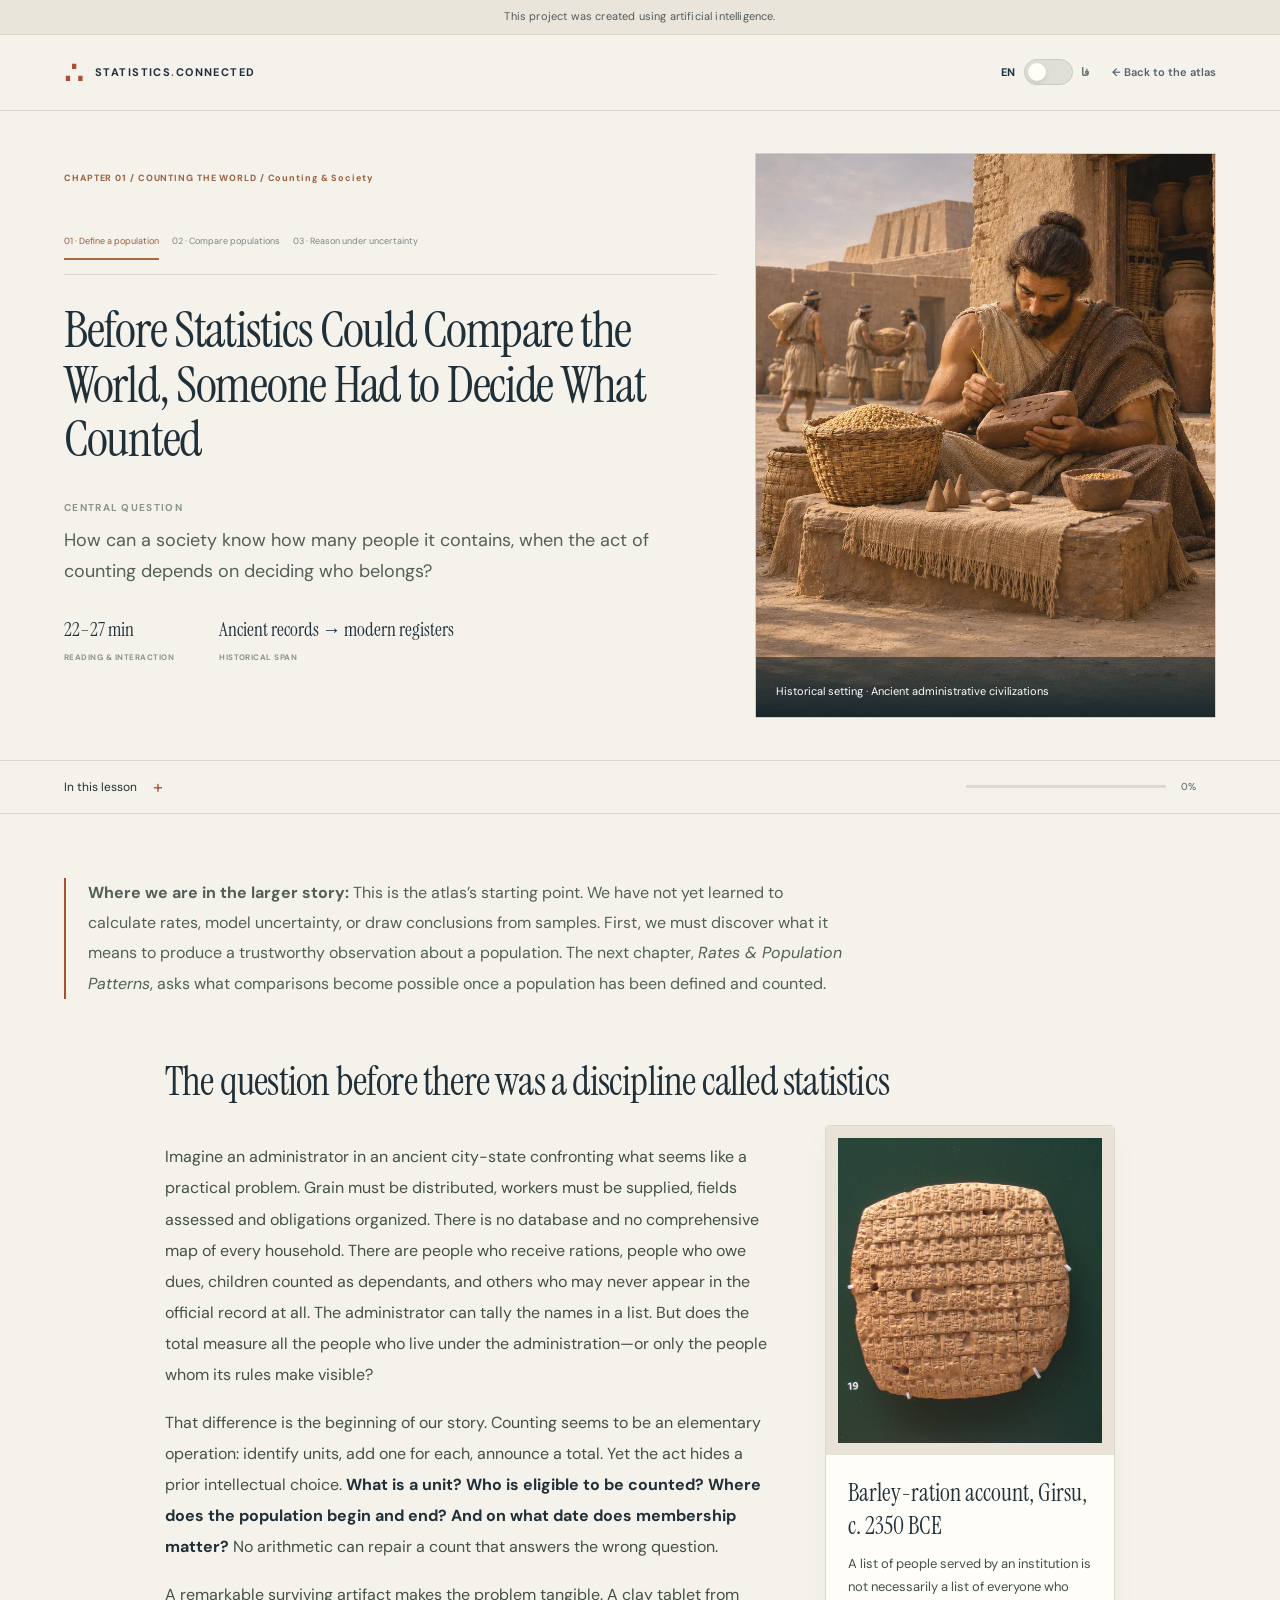
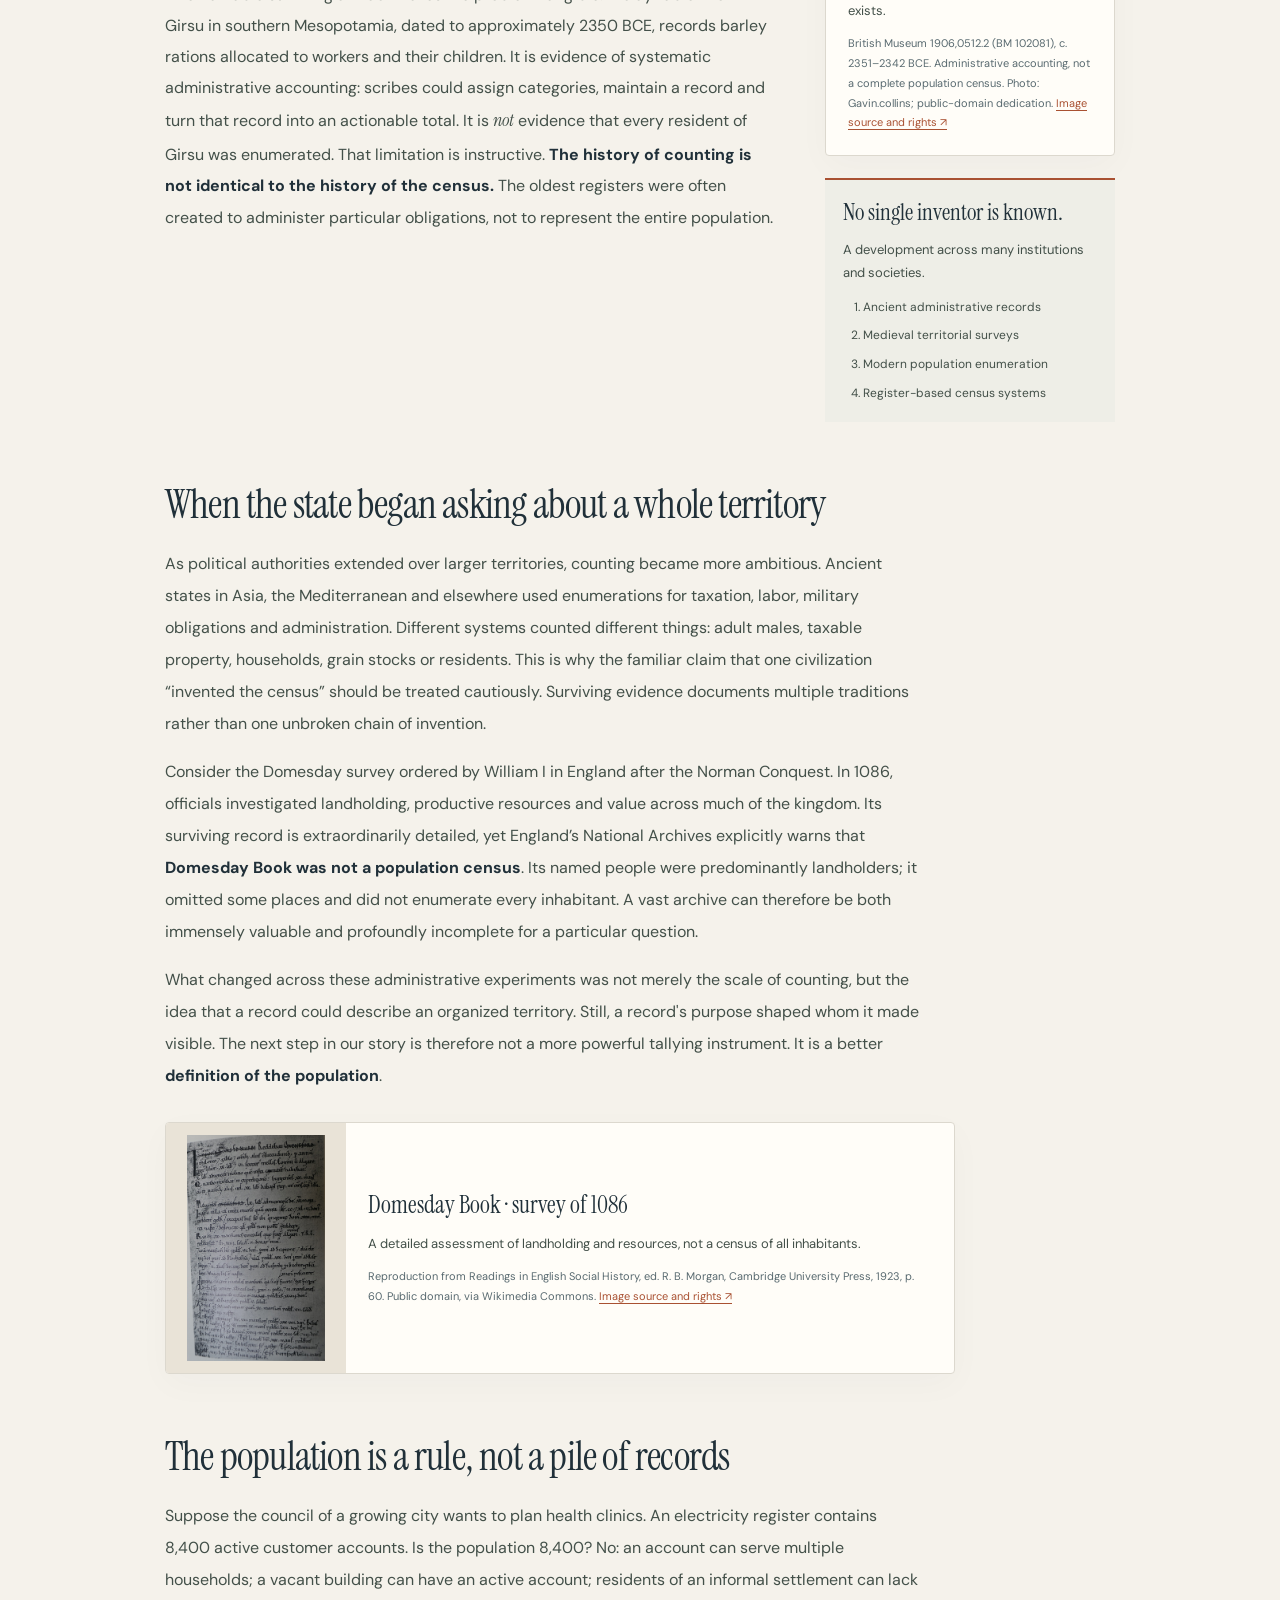
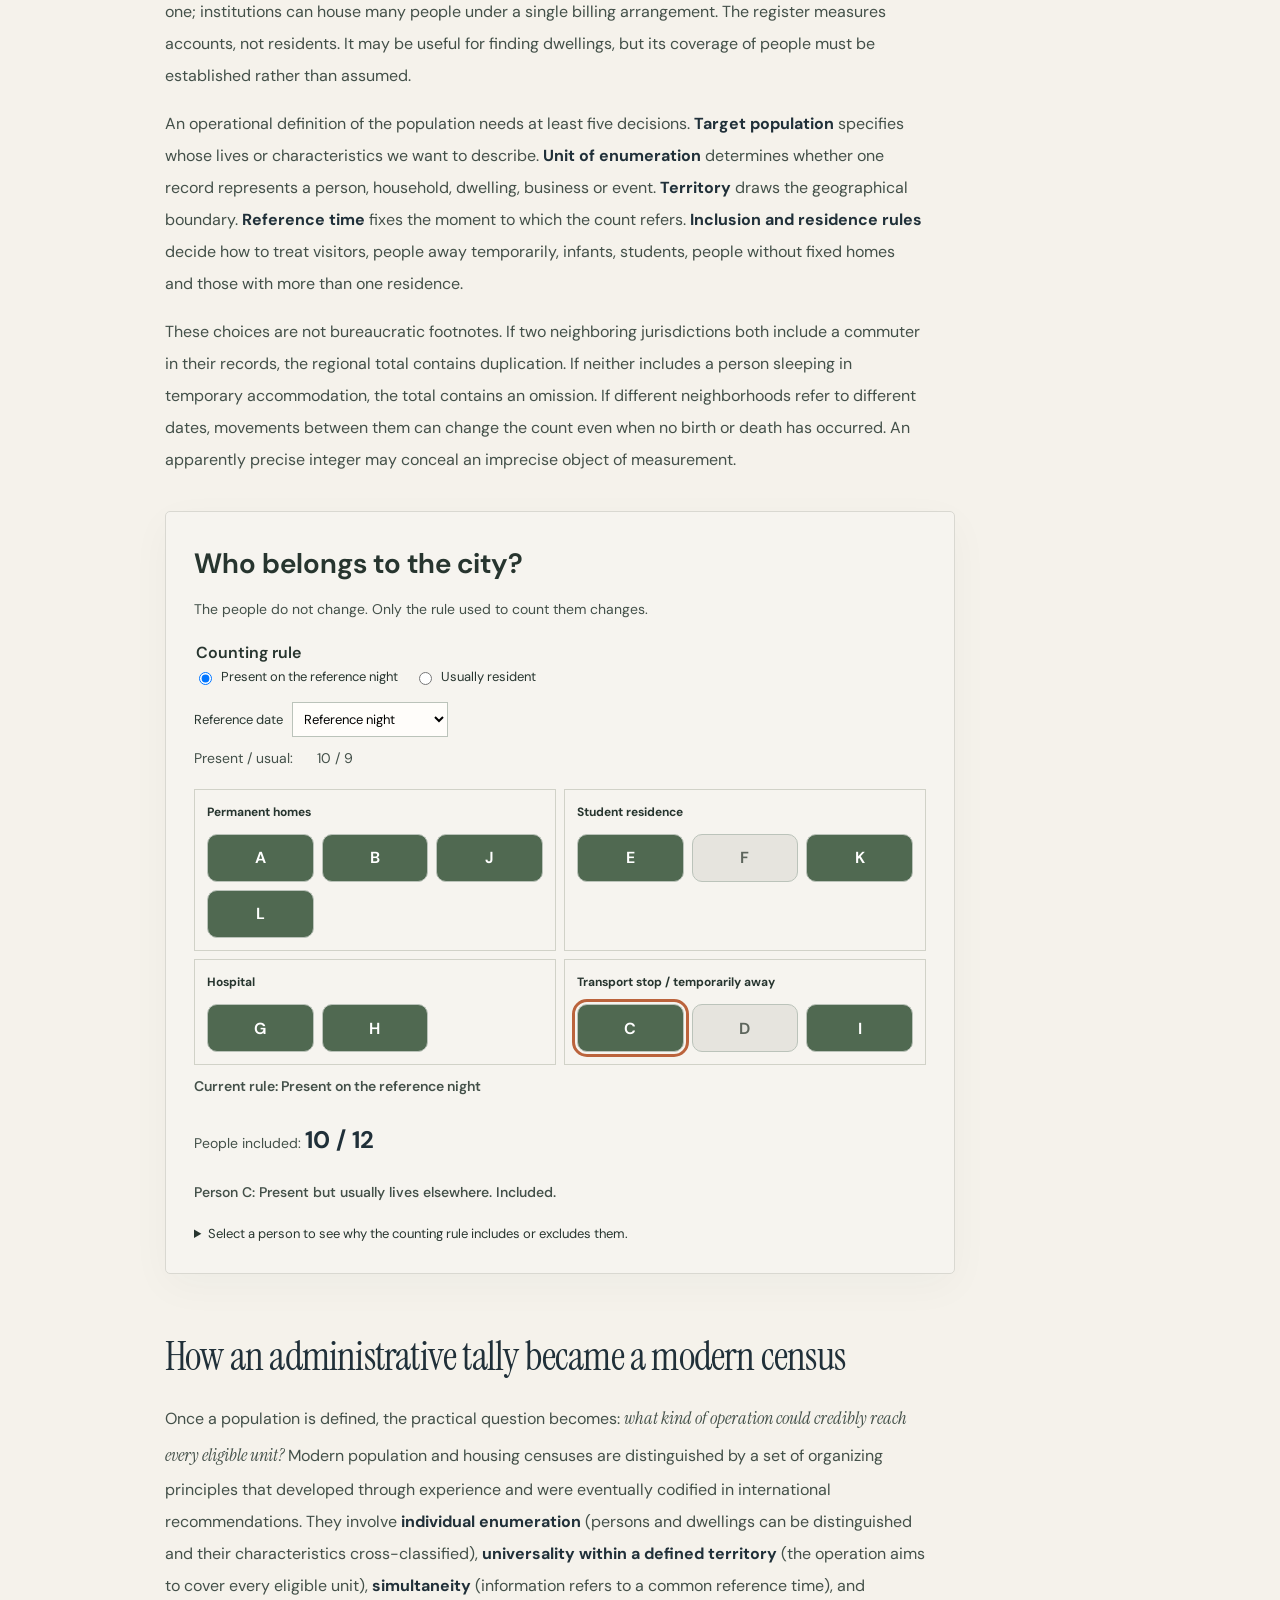
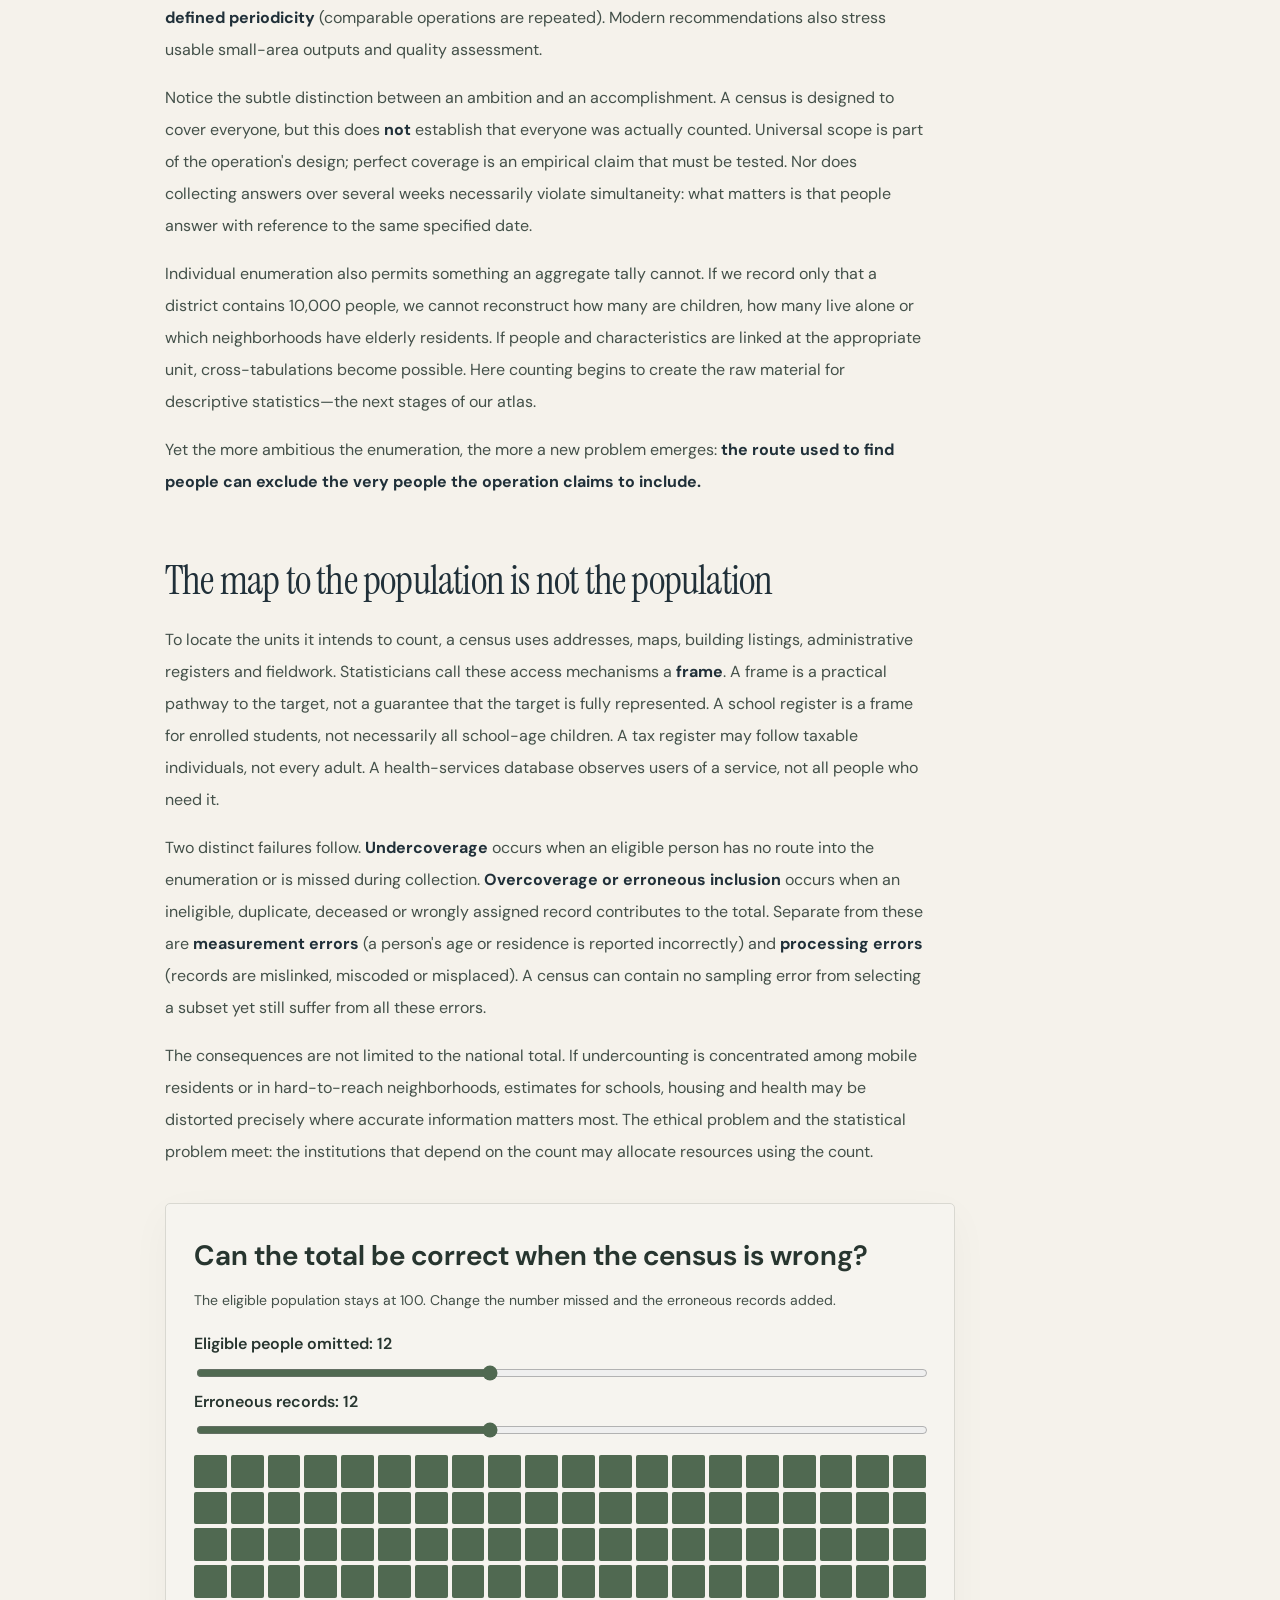
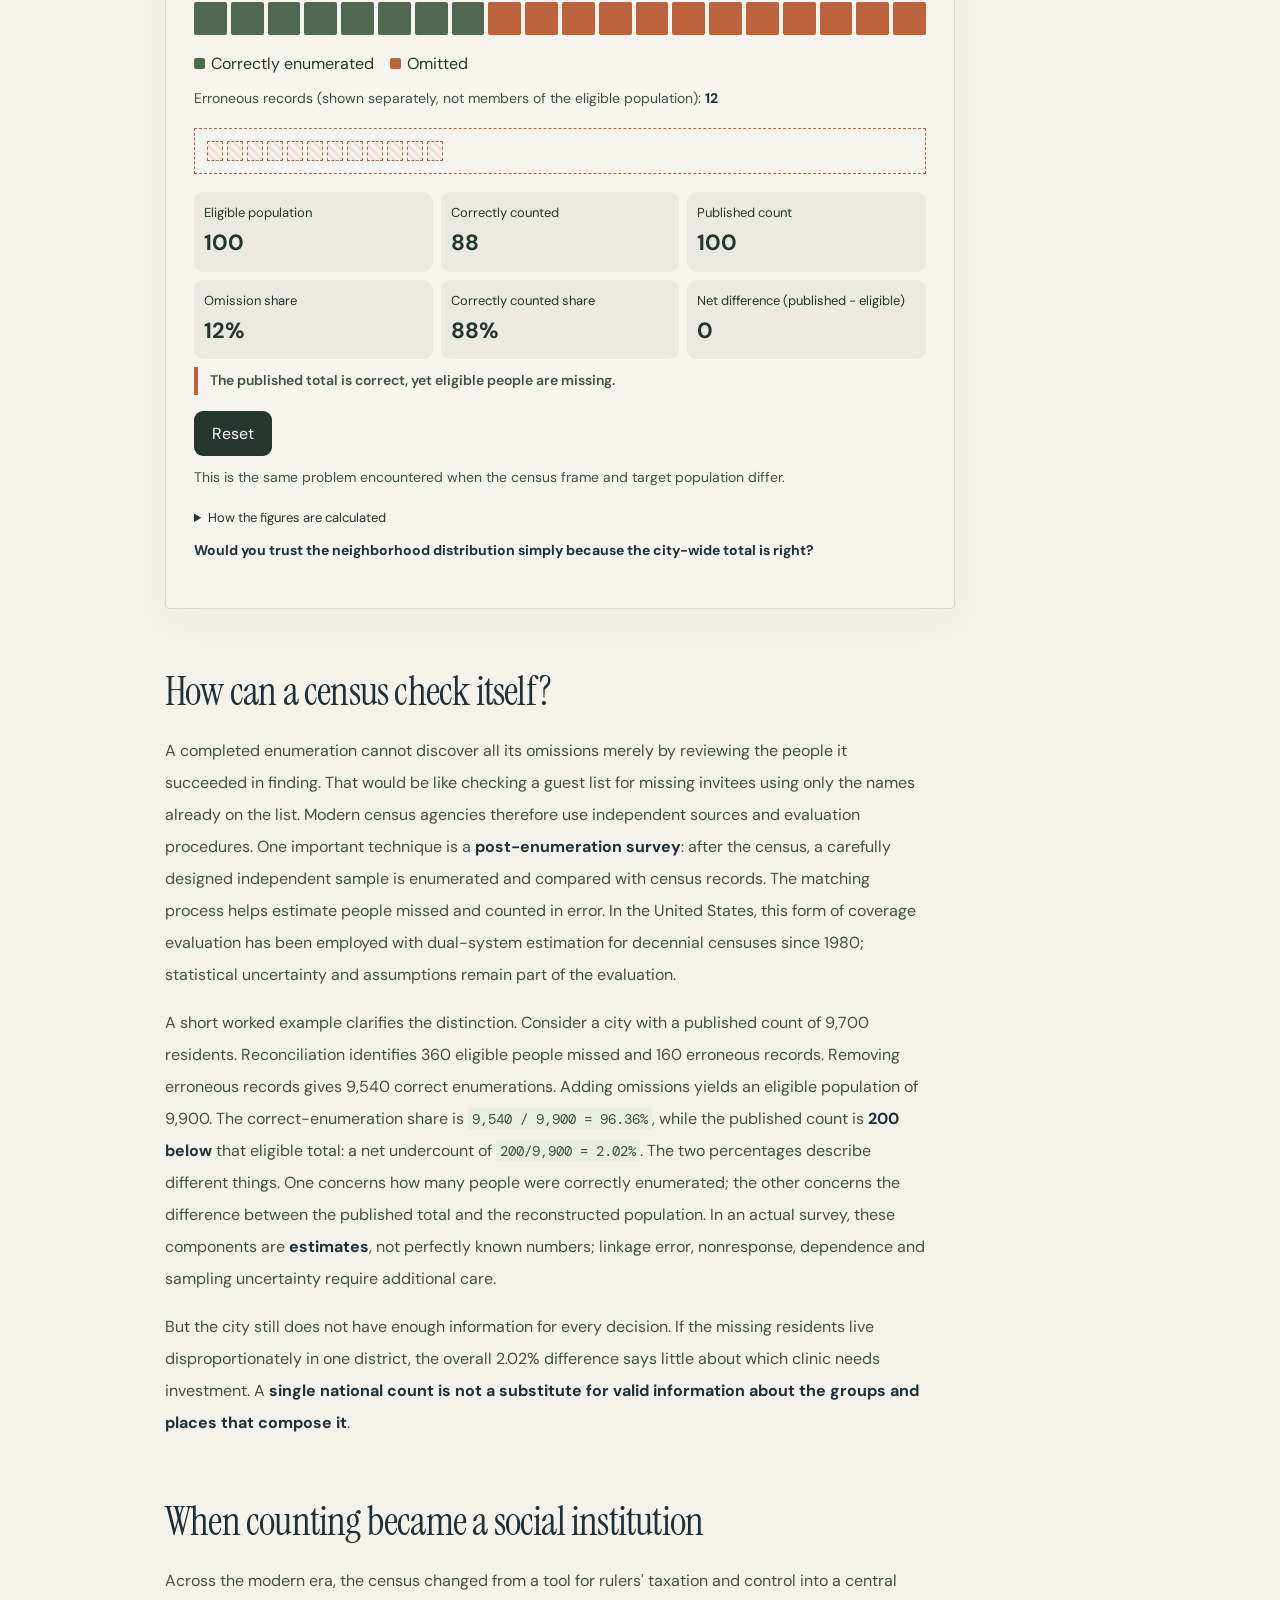
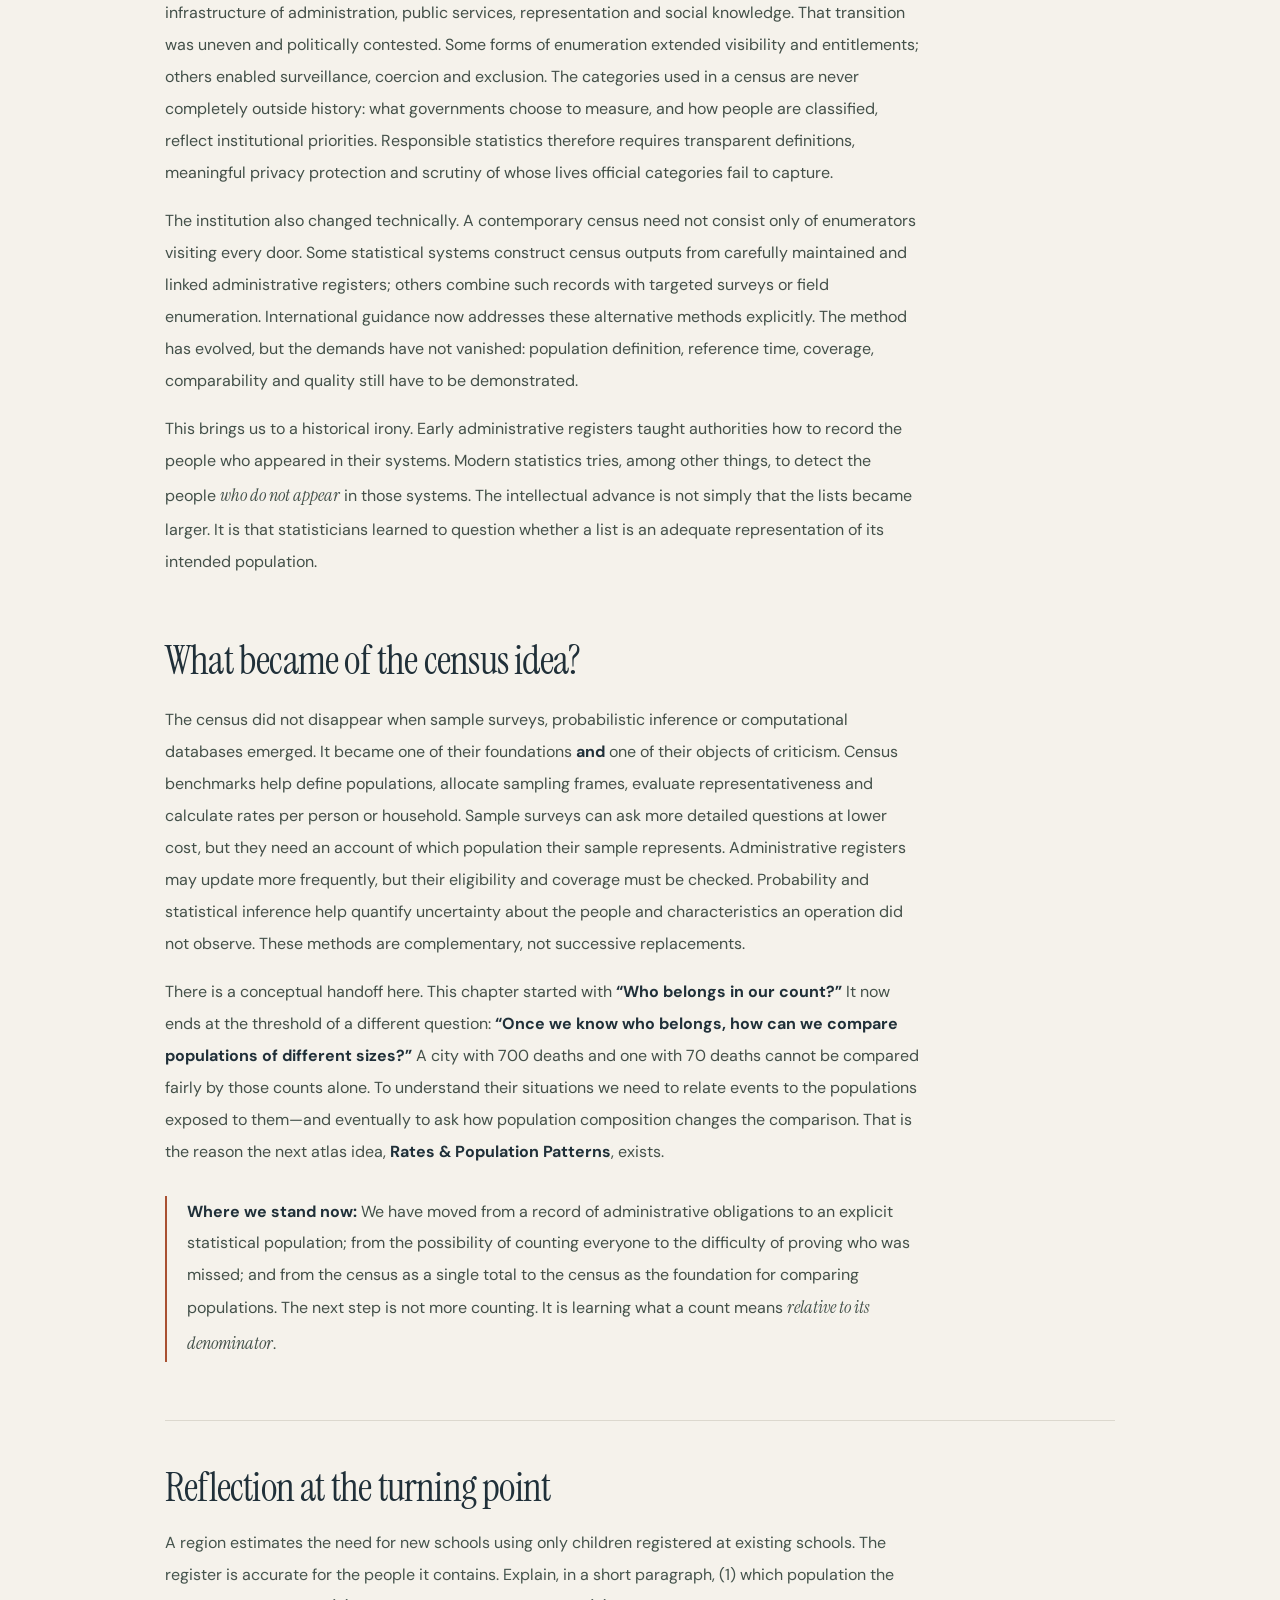
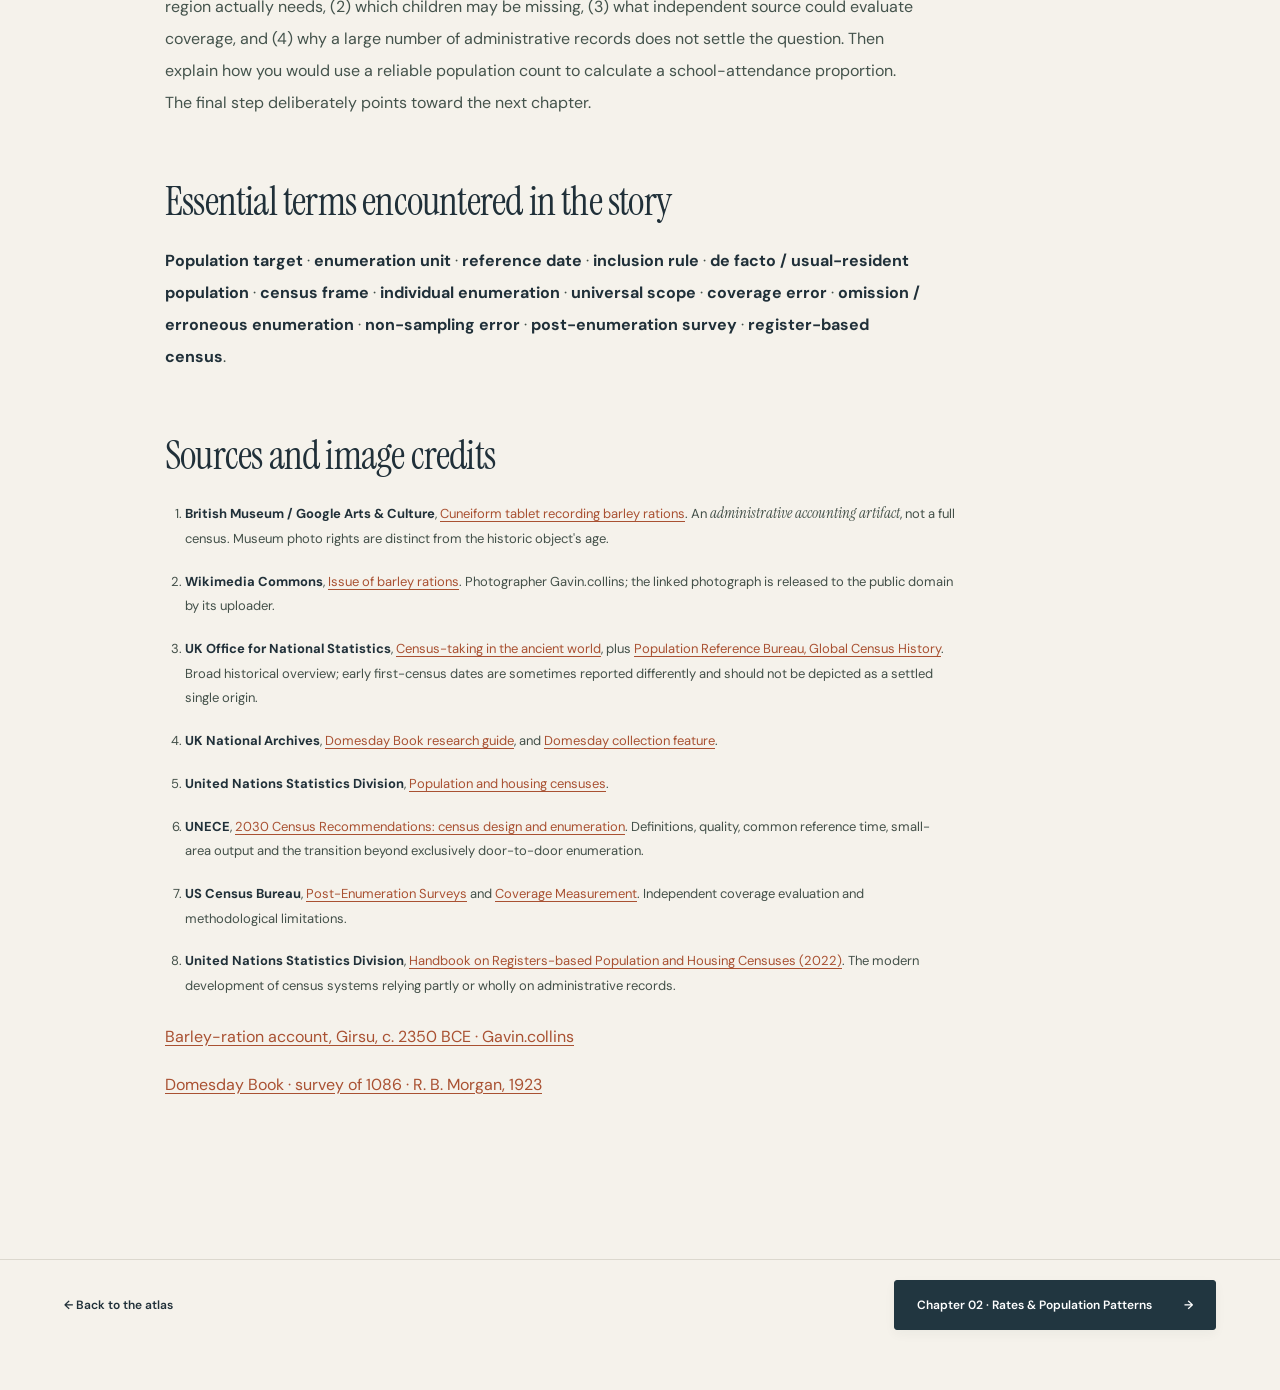
==== lessons.html @ 364b7c8a "First release; statistics course" ====
<!doctype html>
<html lang="en">
<head>
  <meta charset="utf-8" />
  <meta name="viewport" content="width=device-width, initial-scale=1" />
  <meta name="theme-color" content="#f6f4ef" />
  <meta name="description" content="In-depth interactive lessons for Statistics, Connected." />
  <title>Lesson · Statistics, Connected</title>
  <link rel="stylesheet" href="assets/css/main.css" />
  <link rel="stylesheet" href="assets/css/lessons.css" />
  <link rel="stylesheet" href="assets/css/labs/census.css" />
  <link rel="stylesheet" href="assets/css/chapters/census.css" />
  <link rel="stylesheet" href="assets/css/labs/rates.css" />
  <link rel="stylesheet" href="assets/css/chapters/rates.css" />
  <link rel="stylesheet" href="assets/css/labs/chance.css" />
  <link rel="stylesheet" href="assets/css/chapters/chance.css" />
  <link rel="stylesheet" href="assets/css/labs/points.css" />
  <link rel="stylesheet" href="assets/css/chapters/points.css" />
  <link rel="stylesheet" href="assets/css/era-scenes.css" />
  <link rel="stylesheet" href="assets/css/design-system.css" />
  <script defer src="assets/js/data/atlas.js"></script>
  <script defer src="assets/js/data/lessons.js"></script>
  <script defer src="assets/js/data/lessons-fa.js"></script>
  <script defer src="assets/js/data/census.js"></script>
  <script defer src="assets/js/lessons/census.js"></script>
  <script defer src="assets/js/data/rates.js"></script>
  <script defer src="assets/js/labs/rates.js"></script>
  <script defer src="assets/js/lessons/rates.js"></script>
  <script defer src="assets/js/data/chance.js"></script>
  <script defer src="assets/js/labs/chance.js"></script>
  <script defer src="assets/js/lessons/chance.js"></script>
  <script defer src="assets/js/data/points.js"></script>
  <script defer src="assets/js/labs/points.js"></script>
  <script defer src="assets/js/lessons/points.js"></script>
  <script defer src="assets/js/lessons/index.js"></script>
  <script defer src="assets/js/labs/census.js"></script>
  <script defer src="assets/js/data/era-scenes.js"></script>
  <script defer src="assets/js/era-scenes.js"></script>
</head>
<body class="lesson-page">
  <a class="skip" href="#lesson">Skip to the lesson</a>
  <p class="project-note">This project was created using artificial intelligence.</p>
  <header class="topbar lesson-topbar"><a class="brand" href="index.html#atlas" aria-label="Back to Statistics, Connected"><span class="brand-mark">∴</span><span>STATISTICS<span class="brand-dot">.</span>CONNECTED</span></a><div class="lesson-nav"><button type="button" id="lessonLangSwitch" class="language-switch" role="switch" aria-checked="false" aria-label="Switch language to Persian" title="فارسی"><span class="language-switch-label language-en">EN</span><span class="language-switch-track"><span class="language-switch-knob"></span></span><span class="language-switch-label language-fa">فا</span></button><a class="plain-link" id="lessonBack" href="index.html#atlas">← Back to the atlas</a></div></header>
  <main id="lesson" tabindex="-1"></main>
  <noscript><p class="lesson-noscript">This lesson needs JavaScript to load its interactive visual.</p></noscript>
</body>
</html>
---- assets/css/main.css ----
@import url('https://fonts.googleapis.com/css2?family=Vazirmatn:wght@300;400;500;600;700;800&display=swap');
@import url('https://fonts.googleapis.com/css2?family=DM+Sans:wght@400;500;600;700&family=Instrument+Serif:ital@0;1&display=swap');
:root{--paper:#f6f4ef;--white:#fffdfa;--ink:#202b2a;--muted:#737b78;--line:#dddeda;--orange:#bb633c;--serif:'Instrument Serif',Georgia,serif;--sans:'DM Sans',Arial,sans-serif;--records:#a56e49;--chance:#7d77ab;--description:#598a87;--inference:#b45e55;--design:#6b8c5e;--models:#4a79a2;--computing:#b38d42;--causality:#9c6f91}
*{box-sizing:border-box}html{scroll-behavior:smooth;scroll-padding-top:84px}body{margin:0;background:var(--paper);color:var(--ink);font-family:var(--sans);-webkit-font-smoothing:antialiased}body.lock{overflow:hidden}a{color:inherit;text-decoration:none}button,input{font:inherit}button{cursor:pointer}button:focus-visible,a:focus-visible,input:focus-visible{outline:3px solid var(--orange);outline-offset:3px}.skip{position:absolute;left:-9999px;top:10px}.skip:focus{left:10px;z-index:100;background:white;padding:10px}.topbar{height:78px;border-bottom:1px solid var(--line);display:flex;align-items:center;justify-content:space-between;padding:0 5%;gap:24px}.brand{font-size:12px;font-weight:700;letter-spacing:.105em;display:flex;align-items:center;gap:12px;white-space:nowrap}.brand-mark{font-size:26px;letter-spacing:0;color:var(--orange);font-family:Georgia}.brand-dot{color:var(--orange)}.top-right{display:flex;gap:36px;align-items:center}.eyebrow,.definition-id,.detail-label,.detail-family,.atlas-stats span,.timeline-caption,.card-year,.card-family,.hero-graphic-caption,.footer,.key-types b,.detail-next span{font-size:10px;font-weight:700;letter-spacing:.13em}.plain-link{background:none;border:0;padding:0;color:var(--ink);font-size:12px;font-weight:600}.plain-link:hover{text-decoration:underline}.hero{min-height:610px;padding:90px 5% 82px;display:grid;grid-template-columns:1.12fr .88fr;align-items:center;gap:40px;max-width:1680px;margin:auto}.eyebrow{color:var(--orange);display:flex;align-items:center;gap:12px}.eyebrow.muted{color:var(--muted)}.pulse{width:7px;height:7px;border-radius:50%;background:var(--orange)}.eyebrow-divider{color:#c5c3bd}.hero h1{font-family:var(--serif);font-size:clamp(66px,6.7vw,113px);font-weight:400;letter-spacing:-.052em;line-height:.96;margin:31px 0 30px}.hero h1 em{color:var(--orange);font-weight:400}.hero-desc{font-size:16px;color:#69706d;line-height:1.85;max-width:570px}.hero-desc strong{color:#3e4945;font-weight:600}.hero-actions{display:flex;align-items:center;gap:26px;margin-top:34px;flex-wrap:wrap}.primary-button{border:1px solid var(--ink);background:var(--ink);color:#fff;padding:17px 23px;font-size:12px;font-weight:600;display:inline-flex;gap:32px;align-items:center;justify-content:space-between;transition:background .2s,transform .2s}.primary-button:hover{background:#41514d;transform:translateY(-2px)}.secondary-button{background:none;border:0;font-size:12px;font-weight:600;display:flex;gap:16px;padding:12px 0}.secondary-button:hover{color:var(--orange)}.hero-graphic{height:410px;position:relative;display:flex;align-items:center;justify-content:center}.graphic-grid{position:absolute;inset:25px 0;background-image:linear-gradient(to right,#c9cfc83f 1px,transparent 1px),linear-gradient(to bottom,#c9cfc83f 1px,transparent 1px);background-size:48px 48px;mask-image:linear-gradient(to right,transparent,#000 25%,#000 85%,transparent)}.hero-graphic svg{position:relative;width:100%;max-height:430px;overflow:visible}.graphic-lines path{fill:none;stroke-width:1.3;stroke:#adb2a6}.graphic-lines path:nth-child(2){stroke:var(--orange);stroke-width:1.9}.graphic-nodes circle{fill:var(--paper);stroke:#80938a;stroke-width:2.5}.graphic-nodes circle:nth-child(3n){stroke:var(--orange)}.graphic-labels text{font:700 11px var(--sans);letter-spacing:2px;fill:#8b948f}.hero-graphic-caption{position:absolute;bottom:0;left:0;right:0;display:flex;justify-content:space-between;color:#9ba19a}.definition{display:grid;grid-template-columns:28% 1fr;gap:30px;background:#eaece5;border-top:1px solid #e1e3dc;border-bottom:1px solid #dfe1db;padding:55px 5%}.definition-id{color:var(--orange);display:flex;gap:30px;padding-top:14px}.definition p{font-family:var(--serif);font-size:clamp(30px,3.4vw,55px);line-height:1.12;letter-spacing:-.025em;margin:0;max-width:870px}.definition p span{color:var(--orange);font-style:italic}.definition-sub{color:var(--muted);font-size:12px;margin-top:24px}.atlas{padding:110px 5% 90px;max-width:1680px;margin:auto}.atlas-heading{display:flex;justify-content:space-between;gap:30px;align-items:end;margin-bottom:52px}.atlas-heading h2{font-family:var(--serif);font-weight:400;letter-spacing:-.04em;font-size:clamp(50px,5vw,78px);margin:17px 0 8px}.heading-period{color:var(--orange)}.atlas-heading p{font-size:14px;color:var(--muted);margin:0}.atlas-stats{display:flex;gap:42px}.atlas-stats>div{display:flex;flex-direction:column;gap:8px}.atlas-stats strong{font-family:var(--serif);font-size:42px;font-weight:400;line-height:1}.atlas-stats span{color:#939990;white-space:nowrap}.legend{display:flex;flex-wrap:wrap;gap:8px;margin-bottom:28px}.legend-btn{padding:10px 13px;border:1px solid #d9dcd5;border-radius:2px;background:transparent;color:#6e7771;font-size:11px;display:flex;align-items:center;gap:8px;transition:all .15s}.legend-btn:hover,.legend-btn.active{background:var(--ink);color:white;border-color:var(--ink)}.toolbar{display:flex;justify-content:space-between;gap:15px;align-items:center;border-block:1px solid var(--line);padding:15px 0}.search-box{display:flex;align-items:center;gap:12px;max-width:560px;flex:1}.search-box>span{font-size:28px;color:var(--orange);line-height:1}.search-box input{background:transparent;border:0;outline:none;width:100%;font-size:13px;padding:8px 0;color:var(--ink)}.search-box input::placeholder{color:#9da49b}.search-box kbd{border:1px solid #cdd1ca;color:#a4a8a0;font:11px var(--sans);padding:3px 6px}.toolbar-right{display:flex;align-items:center;gap:15px;white-space:nowrap}.tool-button{background:transparent;border:1px solid #d8dbd4;padding:9px 12px;font-size:11px;color:#59635c}.tool-button:hover{border-color:var(--ink);color:var(--ink)}.result-label{font-size:11px;color:var(--muted)}.era-nav{display:flex;gap:3px;overflow:auto;scrollbar-width:thin;margin-top:30px;padding-bottom:5px}.era-nav a{flex:1;min-width:112px;padding:12px 11px;border-top:3px solid #d8dcd6;color:#818a82;font-size:11px;white-space:nowrap}.era-nav a:hover{border-top-color:var(--orange);color:var(--ink)}.timeline-caption{display:flex;justify-content:space-between;gap:20px;color:#949b92;padding:55px 0 21px;border-bottom:1px solid var(--line)}.timeline{position:relative}.era-grid{display:grid;grid-template-columns:repeat(3,minmax(0,1fr));gap:11px;align-items:stretch}.topic-card{position:relative;min-height:178px;text-align:left;border:1px solid #dee0da;background:#faf9f5;padding:19px 19px 18px;display:flex;flex-direction:column;align-items:stretch;transition:box-shadow .18s,border-color .18s,transform .18s,opacity .18s}.topic-card:hover{border-color:#abb1a6;box-shadow:0 9px 30px #26312a0b;transform:translateY(-3px)}.topic-card:focus-visible{z-index:2}.topic-card.is-linked{border-color:var(--orange);box-shadow:inset 0 0 0 1px #bb633c50}.card-header{display:flex;justify-content:space-between;gap:12px;align-items:start}.card-year{color:#8e958d;white-space:nowrap;font-variant-numeric:tabular-nums}.card-family{font-size:9px;letter-spacing:.075em;color:var(--family-color);text-transform:uppercase;text-align:right}.card-title{font:400 27px/1.04 var(--serif);letter-spacing:-.015em;margin:23px 0 9px}.card-description{font-size:11px;line-height:1.6;color:#7d867e;margin:0;flex:1}.card-bottom{margin-top:14px;display:flex;align-items:center;justify-content:space-between;color:#9ca29a;font-size:10px}.card-bottom .card-arrow{font-size:19px;line-height:1;color:var(--orange)}.topic-card:before{content:'';height:3px;background:var(--family-color);position:absolute;top:-1px;left:-1px;right:-1px;transform:scaleX(.16);transform-origin:left;transition:transform .2s}.topic-card:hover:before,.topic-card.is-linked:before{transform:scaleX(1)}.timeline.compact .topic-card{min-height:113px;padding:13px 15px}.timeline.compact .card-title{font-size:21px;margin:14px 0 6px}.timeline.compact .card-description{display:none}.timeline.compact .card-bottom{margin-top:5px}.timeline.compact .era-grid{grid-template-columns:repeat(4,minmax(0,1fr))}.no-results{text-align:center;padding:80px}.no-results h3{font:38px var(--serif);margin:0}.no-results p{color:var(--muted)}.reading-key{background:#eaece5;padding:68px 5%;display:grid;grid-template-columns:1fr 1.2fr;gap:60px;border-top:1px solid var(--line)}.reading-key h2{font:400 clamp(34px,3.7vw,56px)/1.08 var(--serif);letter-spacing:-.03em;margin:18px 0}.key-types{display:grid;gap:20px}.key-types>div{display:flex;gap:20px;align-items:center;border-bottom:1px solid #d9dcd4;padding-bottom:17px}.key-icon{height:36px;width:36px;display:grid;place-items:center;background:#fbfaf6;font:20px var(--serif);flex:none}.prerequisite{color:var(--models)}.alternative{color:var(--inference)}.complement{color:var(--design)}.key-types b{letter-spacing:.08em}.key-types p{font-size:12px;color:var(--muted);margin:6px 0 0}.footer{padding:28px 5%;display:flex;flex-wrap:wrap;justify-content:space-between;gap:20px;font-size:10px;color:#8a9288}.footer-faint{color:#a9afa6}.footer .plain-link{font-size:11px}.backdrop{position:fixed;inset:0;background:#14201cad;z-index:30;backdrop-filter:blur(3px)}.detail{position:fixed;right:0;top:0;bottom:0;z-index:31;width:min(520px,100%);background:var(--white);transform:translateX(102%);transition:transform .28s ease;visibility:hidden;box-shadow:-15px 0 80px #10181022}.detail.open{visibility:visible;transform:translateX(0)}.detail-scroll{height:100%;overflow:auto;padding:34px 42px 50px}.detail-top,.info-top{display:flex;align-items:center;justify-content:space-between}.detail-family{color:var(--orange)}.close-button{border:1px solid #dedfd9;background:transparent;font:30px/1 var(--serif);width:40px;height:40px;color:var(--ink)}.close-button:hover{background:var(--ink);color:white}.detail-year{font:15px var(--serif);color:#a2a99e;margin-top:55px}.detail h2,.info-modal h2{font:400 57px/1.01 var(--serif);letter-spacing:-.035em;margin:13px 0 15px}.detail-subtitle{font-size:14px;line-height:1.7;color:#767e76}.detail-line{border-top:1px solid var(--line);margin:30px 0}.detail-block{margin:30px 0}.detail-label{color:var(--orange);margin-bottom:13px}.detail-block p{color:#53615b;line-height:1.8;font-size:14px;margin:0}.detail-block .detail-question{font:italic 25px/1.25 var(--serif);color:var(--ink)}.term-list{display:flex;flex-wrap:wrap;gap:7px}.term-list span{background:#edf0e9;color:#5c675d;padding:8px 11px;font-size:11px}.relation-list{display:grid;gap:9px}.relation{width:100%;border:1px solid var(--line);background:transparent;text-align:left;padding:13px;display:grid;grid-template-columns:37px 1fr 21px;align-items:center;gap:12px}.relation:hover{border-color:var(--orange);background:#f9f7f1}.relation-symbol{display:grid;place-items:center;width:32px;height:32px;background:#ecede8;color:#4e6259;font:23px var(--serif)}.relation strong{font:18px var(--serif);display:block}.relation small{font-size:10px;color:#8a9389;display:block;margin-top:4px}.relation-arrow{color:var(--orange)}.detail-next{border-top:1px solid var(--line);padding-top:26px;margin-top:36px}.detail-next span{color:#9d9f98}.detail-next p{font-size:12px;color:#858c83;line-height:1.7}.detail-bottom{display:flex;gap:13px;align-items:center;margin-top:30px}.primary-button.small{padding:13px 16px;font-size:11px}.detail-bottom #copyStatus{font-size:11px;color:var(--muted)}.info-modal{position:fixed;z-index:32;top:50%;left:50%;transform:translate(-50%,-50%);width:min(620px,calc(100% - 30px));max-height:85vh;overflow:auto;background:var(--white);padding:32px 40px 44px;box-shadow:0 12px 70px #1018103d}.info-modal h2{font-size:47px}.info-modal p,.info-modal li{font-size:14px;line-height:1.8;color:#5d6960}.info-modal a{color:var(--orange);text-decoration:underline}.info-modal ul{padding-left:20px}.info-modal .info-note{border-top:1px solid var(--line);padding-top:19px;margin-top:23px;color:#8b938b;font-size:12px}
@media(max-width:1100px){.era-grid{grid-template-columns:repeat(2,minmax(0,1fr))}.timeline.compact .era-grid{grid-template-columns:repeat(3,minmax(0,1fr))}.atlas-stats{gap:20px}.hero{grid-template-columns:1fr .7fr}.hero h1{font-size:clamp(62px,6.5vw,86px)}}
@media(max-width:760px){.topbar{height:64px;padding:0 5%}.hero{padding:72px 5% 64px;display:block;min-height:0}.hero h1{font-size:clamp(57px,12vw,83px)}.hero-graphic{height:210px;margin-top:35px}.hero-graphic-caption{bottom:-7px}.definition{display:block;padding:36px 5%}.definition-id{margin-bottom:23px}.atlas{padding:65px 5%}.atlas-heading{display:block}.atlas-stats{margin-top:28px}.atlas-stats strong{font-size:33px}.toolbar{align-items:stretch;flex-direction:column}.toolbar-right{justify-content:space-between}.era-grid{grid-template-columns:repeat(2,minmax(0,1fr))}.timeline.compact .era-grid{grid-template-columns:repeat(2,minmax(0,1fr))}.topic-card{min-height:160px;padding:14px}.card-title{font-size:23px}.reading-key{display:block;padding:45px 5%}.key-types{margin-top:40px}.footer{line-height:1.8}.timeline-caption span:last-child{display:none}.detail-scroll{padding:25px}.detail h2{font-size:48px}}
@media(max-width:460px){.era-grid,.timeline.compact .era-grid{grid-template-columns:1fr}.topic-card{min-height:130px}.card-title{margin-top:14px}.hero-actions{gap:18px}.hero h1{font-size:54px}.atlas-stats{gap:17px}.atlas-stats span{font-size:8px}.legend-btn{font-size:10px;padding:8px}.detail h2{font-size:43px}.info-modal{padding:23px}.info-modal h2{font-size:40px}}
@media(prefers-reduced-motion:reduce){html{scroll-behavior:auto}*,*:before,*:after{transition:none!important;animation:none!important}}

/* Language switch: compact sliding on/off control, keyboard-accessible. */
.language-switch{display:inline-flex;align-items:center;gap:8px;border:0;background:transparent;padding:6px 0;color:var(--muted);white-space:nowrap;cursor:pointer;flex:none}
.language-switch-label{font:700 11px/1 var(--sans);letter-spacing:.02em;transition:color .2s}
.language-switch-track{display:block;position:relative;width:49px;height:26px;border-radius:50px;background:#d9ddd3;border:1px solid #b8bdb5;box-shadow:inset 0 1px 2px #00000012;transition:background .25s}
.language-switch-knob{position:absolute;top:3px;left:3px;width:18px;height:18px;border-radius:50%;background:var(--white);box-shadow:0 1px 4px #0003;transition:transform .25s;display:block}
.language-switch[aria-checked="true"] .language-switch-track{background:var(--orange);border-color:var(--orange)}
.language-switch[aria-checked="true"] .language-switch-knob{transform:translateX(23px)}
.language-switch[aria-checked="false"] .language-en,.language-switch[aria-checked="true"] .language-fa{color:var(--ink)}
.language-switch:hover .language-switch-track{box-shadow:0 0 0 3px #bb633c16}
.language-switch:focus-visible{outline:3px solid var(--orange);outline-offset:5px;border-radius:8px}

/* Persian typography and complete page mirroring. */
html[lang="fa"]{--serif:'Vazirmatn',Tahoma,sans-serif;--sans:'Vazirmatn',Tahoma,sans-serif}
html[lang="fa"] body{direction:rtl;text-align:right;font-family:var(--sans)}
html[lang="fa"] .brand{letter-spacing:0;font-weight:800;font-size:15px}
html[lang="fa"] .brand-mark{font-family:Georgia}html[lang="fa"] .eyebrow,html[lang="fa"] .definition-id,html[lang="fa"] .detail-label,html[lang="fa"] .detail-family,html[lang="fa"] .atlas-stats span,html[lang="fa"] .timeline-caption,html[lang="fa"] .card-year,html[lang="fa"] .card-family,html[lang="fa"] .hero-graphic-caption,html[lang="fa"] .footer,html[lang="fa"] .key-types b,html[lang="fa"] .detail-next span{letter-spacing:0}
html[lang="fa"] .hero h1{letter-spacing:-.045em;line-height:1.3;font-weight:500;font-size:clamp(50px,5.1vw,84px)}
html[lang="fa"] .hero h1 em{font-weight:400}
html[lang="fa"] .hero-desc,html[lang="fa"] .hero-copy{line-height:2}
html[lang="fa"] .definition p{letter-spacing:-.035em;line-height:1.65;font-size:clamp(25px,2.8vw,43px)}
html[lang="fa"] .atlas-heading h2,html[lang="fa"] .reading-key h2{letter-spacing:-.04em;line-height:1.45}
html[lang="fa"] .card-title{font-size:clamp(19px,1.6vw,25px);line-height:1.65;letter-spacing:-.025em}
html[lang="fa"] .card-description{line-height:1.9}
html[lang="fa"] .detail{right:auto;left:0;transform:translateX(-102%);box-shadow:15px 0 80px #10181022}
html[lang="fa"] .detail.open{transform:translateX(0)}
html[lang="fa"] .detail h2{font-size:37px;line-height:1.45;letter-spacing:0}
html[lang="fa"] .detail-year{font-size:14px}
html[lang="fa"] .detail-block p,html[lang="fa"] .info-modal p,html[lang="fa"] .info-modal li{line-height:2.1}
html[lang="fa"] .detail-question{line-height:1.8}
html[lang="fa"] .info-modal ul{padding-right:20px;padding-left:0}
html[lang="fa"] .search-box input{text-align:right}
html[lang="fa"] .language-switch{direction:ltr}
html[lang="fa"] .hero-graphic svg{direction:ltr}
html[lang="fa"] .hero-graphic .graphic-labels text{font:500 12px Vazirmatn,Tahoma,sans-serif;letter-spacing:0}
html[lang="fa"] .graphic-grid{direction:ltr}
html[lang="fa"] .skip{left:auto;right:-9999px}
html[lang="fa"] .skip:focus{right:10px}
@media(max-width:760px){html[lang="fa"] .hero h1{font-size:clamp(45px,8vw,72px)}html[lang="fa"] .top-right{gap:14px}}
@media(max-width:460px){.language-switch{gap:5px}.language-switch-track{width:42px;height:24px}.language-switch-knob{width:16px;height:16px}.language-switch[aria-checked="true"] .language-switch-knob{transform:translateX(18px)}html[lang="fa"] .hero h1{font-size:43px}.brand{font-size:10px}}

/* Tradition icons: a compact visual language shared by the legend, cards, and detail panel. */
.family-icon{display:inline-grid;place-items:center;width:18px;height:18px;flex:none;color:currentColor}.family-icon svg{width:100%;height:100%;fill:none;stroke:currentColor;stroke-width:1.7;stroke-linecap:round;stroke-linejoin:round}.legend-btn .family-icon{color:var(--c);width:16px;height:16px}.legend-btn.active .family-icon{color:#fff}.card-family{display:inline-flex;align-items:center;justify-content:center;width:26px;height:26px;border:1px solid color-mix(in srgb,var(--family-color) 38%,transparent);background:color-mix(in srgb,var(--family-color) 9%,transparent);color:var(--family-color);border-radius:50%;text-align:center}.card-family .family-icon{width:15px;height:15px}.detail-family{display:flex;align-items:center;gap:8px}.detail-family .family-icon{width:20px;height:20px}.detail-family .family-icon svg{stroke-width:1.8}html[lang="fa"] .detail-family{flex-direction:row}

/* Visual index for the historical-period jump strip. */
.era-nav{position:relative;padding-top:43px}.era-nav a.era-nav-item{position:relative;padding-top:12px}.era-nav-icon{position:absolute;left:50%;top:-37px;transform:translateX(-50%);width:29px;height:29px;display:grid;place-items:center;color:#87918a;font:400 25px/1 Georgia,serif}.era-nav-icon:before{display:block}.era-nav-item--origins{--era-nav-color:#a56e49}.era-nav-item--foundations{--era-nav-color:#7d77ab}.era-nav-item--enlightenment{--era-nav-color:#b38d42}.era-nav-item--society{--era-nav-color:#598a87}.era-nav-item--formal{--era-nav-color:#b45e55}.era-nav-item--midcentury{--era-nav-color:#4a79a2}.era-nav-item--computational{--era-nav-color:#b38d42}.era-nav-item--contemporary{--era-nav-color:#9c6f91}.era-nav-item .era-nav-icon{color:var(--era-nav-color)}.era-nav-item--origins .era-nav-icon:before{content:'⚄';font-size:27px}.era-nav-item--foundations .era-nav-icon:before{content:'✒';font-size:25px;transform:rotate(-20deg)}.era-nav-item--enlightenment .era-nav-icon:before{content:'⌖';font-size:29px}.era-nav-item--society .era-nav-icon:before{content:'⌘';font-size:27px}.era-nav-item--formal .era-nav-icon:before{content:'∑';font-size:29px}.era-nav-item--midcentury .era-nav-icon:before{content:'▦';font-size:26px}.era-nav-item--computational .era-nav-icon:before{content:'⌘';font-size:27px}.era-nav-item--contemporary .era-nav-icon:before{content:'⌬';font-size:28px}.era-nav-item:hover .era-nav-icon{transform:translateX(-50%) translateY(-2px);color:var(--orange)}.era-nav-item[aria-disabled="true"] .era-nav-icon{opacity:.3}@media(max-width:760px){.era-nav{padding-top:38px}.era-nav-icon{top:-34px;transform:translateX(-50%) scale(.9)}.era-nav-item:hover .era-nav-icon{transform:translateX(-50%) translateY(-2px) scale(.9)}}
---- assets/css/lessons.css ----
@import url('https://fonts.googleapis.com/css2?family=DM+Mono:wght@400;500&display=swap');
.lesson-page{background:#f6f4ef}.lesson-topbar{position:sticky;top:0;z-index:10;background:#f6f4efcc;backdrop-filter:blur(12px)}.lesson-hero,.lesson-body,.lesson-footer{max-width:1180px;margin:auto;padding-left:5%;padding-right:5%}.lesson-hero{padding-top:72px;padding-bottom:64px;border-bottom:1px solid var(--line)}.lesson-meta{color:var(--orange);font:700 10px/1.4 var(--sans);letter-spacing:.14em}.lesson-hero-grid{display:grid;grid-template-columns:minmax(0,1.15fr) minmax(280px,.85fr);gap:54px;align-items:end}.lesson-hero h1{font:400 clamp(56px,7vw,102px)/.94 var(--serif);letter-spacing:-.05em;margin:24px 0}.lesson-dek{font-size:17px;line-height:1.75;color:#59635c;max-width:680px;margin:0}.lesson-facts{display:flex;gap:27px;padding-bottom:8px}.lesson-facts div{display:grid;gap:5px}.lesson-facts b{font:400 27px/1 var(--serif)}.lesson-facts span,.asset-label,.lesson-section-label{font-size:10px;font-weight:700;letter-spacing:.13em;color:#8c948b}.lesson-body{padding-top:55px;padding-bottom:100px}.lesson-outcomes{background:#e8ece4;border-left:3px solid var(--orange);padding:25px 29px;margin-bottom:70px}.lesson-outcomes h2{font:400 31px var(--serif);margin:0 0 15px}.lesson-outcomes ul{display:grid;grid-template-columns:repeat(3,1fr);gap:15px;margin:0;padding-left:19px;color:#526059;font-size:13px;line-height:1.6}.lesson-layout{display:grid;grid-template-columns:minmax(0,1fr) 300px;gap:75px}.lesson-copy>section{margin-bottom:63px}.lesson-copy h2{font:400 clamp(37px,4vw,54px)/1 var(--serif);letter-spacing:-.035em;margin:0 0 20px}.lesson-copy p{font-size:16px;line-height:1.85;color:#435049;max-width:720px}.lesson-copy strong{color:var(--ink)}.lesson-copy em{font-family:var(--serif);font-size:1.15em}.lesson-aside{display:grid;gap:25px;align-content:start}.source-asset{background:#fffdfa;border:1px solid #dce0d8;margin:0}.source-asset img{width:100%;max-height:330px;object-fit:cover;display:block;border-bottom:1px solid #dce0d8}.source-asset .asset-text{padding:18px 19px 20px}.asset-label{display:block;color:var(--orange);margin-bottom:8px}.source-asset h3{font:400 24px/1.05 var(--serif);margin:0 0 9px}.source-asset p{font-size:12px;line-height:1.65;color:#667067;margin:0 0 10px}.source-asset small{font-size:10px;line-height:1.5;color:#90978e;display:block}.source-asset a{text-decoration:underline;text-underline-offset:3px}.reflection{border-top:1px solid var(--line);padding-top:42px}.reflection h2{font:400 42px var(--serif);margin:0 0 13px}.reflection p{font:italic 25px/1.35 var(--serif);color:#44534c;max-width:820px}.lesson-footer{padding-bottom:60px}.lesson-footer a{display:inline-flex;justify-content:space-between;min-width:250px}.lesson-not-found{max-width:760px;margin:100px auto;padding:0 5%}.lesson-not-found h1{font:50px var(--serif)}.lesson-noscript{padding:40px}@media(max-width:850px){.lesson-hero-grid,.lesson-layout{grid-template-columns:1fr}.lesson-hero{padding-top:50px}.lesson-outcomes ul{grid-template-columns:1fr}.lesson-aside{grid-template-columns:repeat(2,minmax(0,1fr));order:-1}.source-asset img{max-height:250px}}@media(max-width:560px){.lesson-hero h1{font-size:55px}.lesson-body{padding-top:36px}.lesson-aside{grid-template-columns:1fr}}
.lesson-nav{display:flex;align-items:center;gap:23px}.lesson-nav .language-switch{display:inline-flex}html[lang="fa"] .lesson-hero h1,html[lang="fa"] .lesson-copy h2,html[lang="fa"] .lesson-outcomes h2,html[lang="fa"] .reflection h2{letter-spacing:0;line-height:1.45;font-weight:500}html[lang="fa"] .lesson-dek,html[lang="fa"] .lesson-copy p{line-height:2.05}html[lang="fa"] .lesson-meta,html[lang="fa"] .lesson-facts span,html[lang="fa"] .asset-label,html[lang="fa"] .lesson-section-label{letter-spacing:0}html[lang="fa"] .lesson-outcomes{border-left:0;border-right:3px solid var(--orange)}html[lang="fa"] .lesson-outcomes ul{padding-left:0;padding-right:19px}html[lang="fa"] .lesson-facts{justify-content:flex-start}html[lang="fa"] .lesson-nav{flex-direction:row}@media(max-width:560px){.lesson-nav{gap:12px}.lesson-nav .plain-link{font-size:11px}}.lesson-copy ol,.lesson-copy ul{max-width:720px;margin:0 0 22px;padding-left:24px;color:#435049;font-size:16px;line-height:1.8}.lesson-copy li+li{margin-top:7px}html[lang="fa"] .lesson-copy ol,html[lang="fa"] .lesson-copy ul{padding-left:0;padding-right:26px;line-height:2.05}.source-asset--text{border-top:3px solid #df8c60}



/* Compact idea-specific visual diagrams for the second era. */.foundation-sketch{background:#202b2a;color:#f7f5ef;padding:29px 34px;margin:0 0 63px}.foundation-sketch>span{color:#e7a784;font-size:10px;font-weight:700;letter-spacing:.13em}.foundation-sketch>p{font-size:13px;color:#c4cec6;margin:12px 0 0}.sketch-stage{height:130px;border:1px solid #40524d;background:#263432;position:relative;margin-top:18px;overflow:hidden}.sketch-stage i{position:absolute;display:block;background:#df8c60}.foundation-sketch--expectation .sketch-stage:before{content:'';position:absolute;left:15%;right:15%;top:62px;border-top:3px solid #d8e0d8;transform:rotate(-5deg)}.foundation-sketch--expectation .sketch-stage:after{content:'0 × .5     +     10 × .5     =     5';position:absolute;inset:45px 0 auto;text-align:center;font:500 14px 'DM Mono',monospace;color:#f3eee5}.foundation-sketch--mortality i,.foundation-sketch--binomial i{bottom:18px;width:10%;margin-left:4%;background:#df8c60}.foundation-sketch--mortality i:nth-child(1){left:2%;height:20%}.foundation-sketch--mortality i:nth-child(2){left:16%;height:40%}.foundation-sketch--mortality i:nth-child(3){left:30%;height:62%}.foundation-sketch--mortality i:nth-child(4){left:44%;height:48%}.foundation-sketch--mortality i:nth-child(5){left:58%;height:75%}.foundation-sketch--mortality i:nth-child(6){left:72%;height:90%}.foundation-sketch--survival .sketch-stage:before{content:'';position:absolute;inset:20px 10%;background:linear-gradient(90deg,#a9c7a4 0 18%,transparent 18% 20%,#a9c7a4 20% 35%,transparent 35% 37%,#a9c7a4 37% 50%,transparent 50% 52%,#a9c7a4 52% 63%,transparent 63% 65%,#a9c7a4 65% 74%,transparent 74% 76%,#a9c7a4 76% 82%,transparent 82%);clip-path:polygon(0 5%,18% 5%,18% 20%,35% 20%,35% 35%,50% 35%,50% 52%,63% 52%,63% 68%,74% 68%,74% 82%,82% 82%,82% 100%,0 100%)}.foundation-sketch--hypothesis i{width:14px;height:14px;border-radius:50%;top:56px}.foundation-sketch--hypothesis i:nth-child(1){left:18%}.foundation-sketch--hypothesis i:nth-child(2){left:30%}.foundation-sketch--hypothesis i:nth-child(3){left:42%}.foundation-sketch--hypothesis i:nth-child(4){left:54%}.foundation-sketch--hypothesis i:nth-child(5){left:66%}.foundation-sketch--hypothesis i:nth-child(6){left:78%;background:#d8e0d8}.foundation-sketch--lln .sketch-stage:before,.foundation-sketch--lln .sketch-stage:after{content:'';position:absolute;left:10%;right:10%;height:1px;background:#91a49a}.foundation-sketch--lln .sketch-stage:before{top:43px;box-shadow:0 22px 0 #91a49a,0 44px 0 #91a49a}.foundation-sketch--lln i{width:8px;height:8px;border-radius:50%;top:calc(35px + var(--n,0px))}.foundation-sketch--lln i:nth-child(1){left:20%;--n:12px}.foundation-sketch--lln i:nth-child(2){left:34%;--n:26px}.foundation-sketch--lln i:nth-child(3){left:48%;--n:19px}.foundation-sketch--lln i:nth-child(4){left:62%;--n:23px}.foundation-sketch--lln i:nth-child(5){left:76%;--n:21px}.foundation-sketch--normal .sketch-stage:before{content:'';position:absolute;width:56%;height:96px;left:22%;bottom:-50px;border:3px solid #df8c60;border-radius:50% 50% 0 0}.foundation-sketch--normal .sketch-stage:after{content:'';position:absolute;left:10%;right:10%;bottom:22px;border-top:1px solid #aebdb4}.foundation-sketch--binomial i:nth-child(1){left:2%;height:12%}.foundation-sketch--binomial i:nth-child(2){left:16%;height:34%}.foundation-sketch--binomial i:nth-child(3){left:30%;height:70%}.foundation-sketch--binomial i:nth-child(4){left:44%;height:92%}.foundation-sketch--binomial i:nth-child(5){left:58%;height:70%}.foundation-sketch--binomial i:nth-child(6){left:72%;height:34%}html[lang="fa"] .foundation-sketch>span{letter-spacing:0}

/* Keep long lesson names prominent without letting them overwhelm the lesson. */
.lesson-hero h1{font-size:clamp(48px,5.6vw,82px)}html[lang="fa"] .lesson-hero h1{font-size:clamp(36px,4.2vw,62px);line-height:1.35}@media(max-width:560px){.lesson-hero h1,html[lang="fa"] .lesson-hero h1{font-size:clamp(34px,9vw,50px)}}
---- assets/css/labs/census.css ----
.sc-lab {border:1px solid #d9d8d1;background:#f6f4ef;color:#27352f;border-radius:18px;padding:clamp(16px,3vw,28px);margin:28px 0;font-family:inherit;line-height:1.7}
.sc-lab h3{font-size:clamp(21px,3vw,28px);margin:0 0 8px;font-weight:650}.sc-lab p{margin:8px 0 16px}.sc-switch{display:flex;flex-wrap:wrap;gap:16px;border:0;padding:0;margin:14px 0}.sc-switch legend{font-weight:600}.sc-switch label{display:flex;align-items:center;gap:6px;cursor:pointer}.sc-person-grid{display:grid;grid-template-columns:repeat(6,1fr);gap:8px}.sc-person-grid button{min-height:48px;border-radius:10px;border:1px solid #bbc3ba;font-weight:650;cursor:pointer}.sc-person-grid button.sc-in{background:#506951;color:white}.sc-person-grid button.sc-out{background:#e6e4de;color:#5d655c}.sc-person-grid button[aria-pressed="true"]{outline:3px solid #bb633c;outline-offset:2px}.sc-description{font-weight:550}.sc-result strong{font-size:24px}.sc-scroll{overflow-x:auto}.sc-lab table{border-collapse:collapse;width:100%;margin:12px 0}.sc-lab th,.sc-lab td{border-bottom:1px solid #d1d2c8;padding:7px 10px;text-align:start}.sc-range{display:grid;grid-template-columns:1fr;gap:5px;margin:12px 0}.sc-range label{font-weight:600}.sc-range input{width:100%;accent-color:#506951}.sc-coverage-grid{display:grid;grid-template-columns:repeat(20,minmax(0,1fr));gap:4px;margin:15px 0}.sc-coverage-grid span{aspect-ratio:1;border-radius:2px}.sc-correct{background:#506951}.sc-missing{background:#bb633c}.sc-legend{display:flex;gap:16px;flex-wrap:wrap}.sc-legend span{display:flex;align-items:center;gap:6px}.sc-legend i{width:11px;height:11px;display:inline-block;border-radius:2px}.sc-errors{font-size:14px}.sc-metrics{display:grid;grid-template-columns:repeat(3,minmax(0,1fr));gap:8px}.sc-metrics span{background:#eae9e3;border-radius:9px;padding:10px;font-size:13px;display:flex;flex-direction:column}.sc-metrics b{font-size:22px;direction:ltr;unicode-bidi:isolate}.sc-warning{border-inline-start:4px solid #bb633c;padding-inline-start:12px;font-weight:600}.sc-lab button#scReset{background:#27352f;color:#fff;border:0;border-radius:9px;padding:9px 18px;cursor:pointer}.sc-lab :focus-visible{outline:3px solid #bb633c;outline-offset:2px}@media(max-width:560px){.sc-person-grid{grid-template-columns:repeat(4,1fr)}.sc-coverage-grid{grid-template-columns:repeat(10,minmax(0,1fr))}.sc-metrics{grid-template-columns:repeat(2,minmax(0,1fr))}}
---- assets/css/chapters/census.css ----
/* Chapter 01: long-form copy in the existing lesson design. */
.census-hero h1{max-width:960px;font-size:clamp(38px,4.3vw,64px);line-height:1.08}.census-hero .lesson-facts{flex-wrap:wrap;margin-top:30px;gap:25px 45px}.census-hero .lesson-facts b{font-size:22px;line-height:1.5}.chapter-progress{display:flex;flex-wrap:wrap;gap:16px 25px;padding:20px 0 15px;border-bottom:1px solid var(--line);font-size:12px;color:var(--muted)}.chapter-progress a{padding:8px 0;border-bottom:2px solid transparent}.chapter-progress [aria-current]{color:var(--orange);border-color:var(--orange)}.chapter-progress a:hover{color:var(--orange)}.census-question{max-width:790px;margin-top:28px}.census-question p{font-size:18px;line-height:1.7;color:#526059;margin:9px 0}.census-question em{font-style:normal}.census-intro{max-width:790px;border-inline-start:2px solid var(--orange);padding-inline-start:22px;margin-bottom:58px;font-size:16px;line-height:1.9;color:#526059}.census-copy>section{margin-bottom:64px}.census-copy h2{max-width:790px;font-size:clamp(27px,3.3vw,42px);line-height:1.18;letter-spacing:-.02em}.census-copy p,.census-copy blockquote{max-width:790px;line-height:1.95}.census-copy blockquote{border-inline-start:2px solid var(--orange);margin:28px 0;padding:0 20px}.census-opening{display:grid;grid-template-columns:minmax(0,1fr) 290px;gap:48px;align-items:start}.census-opening>div,.census-origins{min-width:0}.census-origins{display:grid;gap:22px}.census-figure{margin:0;border:1px solid var(--line);background:var(--white)}.census-figure img{display:block;width:100%;height:auto;max-height:350px;object-fit:contain;padding:12px;background:#eae7df}.census-figure figcaption{padding:18px}.census-figure h3,.census-founder h3{font:400 23px/1.3 var(--serif);margin:0 0 10px}.census-figure figcaption p,.census-founder p{font-size:13px;line-height:1.8;margin:0 0 12px}.census-figure small{display:block;font-size:11px;line-height:1.8;color:#737b78}.census-figure a,.census-sources a{color:var(--orange);text-decoration:underline;text-underline-offset:3px;overflow-wrap:anywhere}.census-founder{border-top:2px solid var(--orange);padding:18px;background:#eeeee7}.census-founder ol{font-size:12px;line-height:1.8;margin:0;padding-inline-start:20px}.census-domesday{max-width:790px;display:grid;grid-template-columns:180px 1fr;margin:30px 0}.census-domesday img{max-height:250px}.census-domesday figcaption{align-self:center}.census-equation{font-family:'DM Mono',monospace;unicode-bidi:isolate;white-space:normal;font-size:.88em;background:#e9ede6;padding:2px 4px;box-decoration-break:clone}.census-reflection p{font:inherit;font-size:16px;line-height:1.95}.census-sources ol{max-width:790px;font-size:13px;line-height:1.9;padding-inline-start:20px}.census-sources li{margin-bottom:18px}.census-footer{display:flex;flex-wrap:wrap;justify-content:space-between;gap:24px;align-items:center}.census-copy .sc-lab{max-width:790px;margin:35px 0}.census-copy .sc-lab h3{font-family:var(--sans);letter-spacing:0}.census-copy .sc-lab p{font-size:14px}.census-copy .sc-switch{min-width:0}.census-copy .sc-switch label{font-size:13px}.census-copy .sc-lab details{font-size:13px}.census-copy .sc-lab button,.census-copy .sc-lab input{touch-action:manipulation}.census-copy .sc-lab [dir=ltr],.census-copy bdi[dir=ltr]{unicode-bidi:isolate}.sc-ghost-strip{display:flex;flex-wrap:wrap;gap:4px;padding:12px;border:1px dashed #bb633c;margin-bottom:18px;min-height:38px}.sc-ghost-strip span{width:16px;height:20px;border:1px dashed #bb633c;background:repeating-linear-gradient(45deg,transparent,transparent 3px,#bb633c22 3px,#bb633c22 6px)}.sc-formulas td:last-child{direction:ltr;unicode-bidi:isolate}.sc-counts{display:flex;flex-wrap:wrap;gap:8px 24px;color:#59635c;font-size:13px}.sc-rule-note{font-weight:600}.sc-locations{display:grid;grid-template-columns:repeat(2,minmax(0,1fr));gap:8px}.sc-location{border:1px solid #d1d2c8;padding:12px;min-width:0}.sc-location h4{margin:0 0 12px;font-size:12px}.sc-location .sc-person-grid{grid-template-columns:repeat(3,minmax(0,1fr))}.sc-reference{margin:15px 0;font-size:13px}.sc-reference select{font:inherit;max-width:100%;padding:7px;margin-inline-start:9px;background:#fffdfa;border:1px solid #bbc3ba}.sc-rule-note bdi{font-weight:700}html[lang=fa] .census-hero h1{font-size:clamp(30px,3.4vw,49px);line-height:1.55}html[lang=fa] .census-copy h2{font-size:clamp(25px,2.8vw,36px);line-height:1.65}html[lang=fa] .census-copy p{line-height:2.15}html[lang=fa] .census-copy .census-equation{font-family:var(--sans)}html[lang=fa] .census-copy .census-founder ol{font-size:12px;line-height:1.95}html[lang=fa] .census-figure h3,html[lang=fa] .census-founder h3{font-size:19px;line-height:1.7}@media(max-width:850px){.census-opening{grid-template-columns:1fr;gap:22px}.census-origins{grid-template-columns:repeat(2,minmax(0,1fr))}.census-copy>section{margin-bottom:48px}}@media(max-width:560px){.census-origins{grid-template-columns:1fr}.census-domesday{grid-template-columns:110px minmax(0,1fr)}.census-domesday figcaption{padding:12px}.census-domesday figcaption h3{font-size:19px}.chapter-progress{gap:4px 15px;font-size:11px}.census-hero{padding-bottom:38px}.census-hero .lesson-facts b{font-size:19px}.census-copy .sc-lab{border-radius:2px;padding:16px}.sc-locations{grid-template-columns:1fr}.census-copy .sc-metrics{grid-template-columns:repeat(2,minmax(0,1fr))}}@media(prefers-reduced-motion:reduce){html{scroll-behavior:auto}*,*:before,*:after{transition:none!important;animation:none!important}}
---- assets/css/labs/rates.css ----
.rates-chapter-labs{font-family:inherit;color:inherit;line-height:1.65}.rates-lab{border:1px solid #dedbd4;border-radius:14px;background:#faf9f6;padding:clamp(16px,3vw,30px);margin:2rem 0}.rates-lab h3{font:inherit;font-size:clamp(1.25rem,2.5vw,1.8rem);font-weight:600;line-height:1.3;margin:.5rem 0}.rates-lab p{margin:.75rem 0}.rates-eyebrow{font-size:.73rem;letter-spacing:.1em;color:#aa6043}.rates-control{margin:1rem 0}.rates-control-label{display:flex;justify-content:space-between;gap:1rem;font-size:.9rem}.rates-control input[type=range]{display:block;width:100%;accent-color:#9e634b;margin:.75rem 0;cursor:pointer}.rates-metrics{display:grid;grid-template-columns:repeat(2,minmax(0,1fr));gap:12px;margin:1rem 0}.rates-stat{padding:14px;background:#eaece5;border-radius:9px;display:flex;flex-direction:column;gap:3px}.rates-stat-value{font-size:clamp(1.4rem,3vw,2rem);font-variant-numeric:tabular-nums}.rates-stat-label,.rates-unit{font-size:.75rem;color:#4b544c}.rates-table{border-collapse:collapse;width:100%;font-size:.83rem;margin:1rem 0;overflow-wrap:anywhere}.rates-table caption{text-align:start;font-weight:bold;margin-bottom:8px}.rates-table th,.rates-table td{padding:9px 7px;border-block-end:1px solid #ddd;text-align:start}.rates-table th{font-weight:600;color:#4d554b}.rates-composition{display:grid;gap:12px;margin:1rem 0}.rates-composition-item{display:grid;gap:4px}.rates-composition-title{font-size:.86rem}.rates-composition-item small{font-size:.75rem}.rates-composition-bar{width:100%;height:21px;display:flex;border-radius:5px;overflow:hidden;background:#ece9e1}.rates-young-segment{background:#748476}.rates-old-segment{background:#ba7a5e}.rates-check{display:flex;align-items:center;gap:10px;margin:1rem 0;cursor:pointer;font-weight:600}.rates-check input{width:18px;height:18px;accent-color:#91563b}.rates-visual-summary{padding:13px;background:#f3f1eb;border-radius:9px}.rates-visual-summary h4{margin:0 0 10px;font-size:.95rem}.rates-bars{display:grid;gap:12px}.rates-bar-row{display:grid;grid-template-columns:minmax(80px,1fr) minmax(70px,3fr) 46px;align-items:center;gap:9px}.rates-bar-label{font-size:.84rem}.rates-bar-track{background:#e2dfd6;height:24px;border-radius:5px;overflow:hidden}.rates-bar-fill{height:100%;display:block;transition:width .16s ease}.rates-a{background:#617567}.rates-b{background:#bc7454}.rates-bar-value{text-align:end;font-variant-numeric:tabular-nums}.rates-explain{font-weight:500}.rates-warning,.rates-footnote{font-size:.84rem;color:#556055}.rates-reset{border:1px solid #8e8c85;color:inherit;background:transparent;padding:8px 17px;border-radius:7px;cursor:pointer}.rates-reset:focus-visible,.rates-chapter-labs input:focus-visible{outline:3px solid #b86b49;outline-offset:3px}[dir=rtl] .rates-chapter-labs,[dir=rtl].rates-chapter-labs{font-family:Vazirmatn,Tahoma,sans-serif}@media(max-width:550px){.rates-table{font-size:.72rem}.rates-table td,.rates-table th{padding:6px 3px}.rates-metrics{gap:7px}.rates-stat{padding:8px}.rates-bar-row{grid-template-columns:75px minmax(40px,1fr) 37px;gap:5px}}
---- assets/css/chapters/rates.css ----
.rates-hero h1{max-width:1000px;font-size:clamp(37px,4.5vw,66px);line-height:1.08}.rates-chapter-title{color:var(--orange);font-size:14px;margin:30px 0 0}.rates-hero .lesson-facts{display:grid;grid-template-columns:180px 1fr;gap:30px;margin-top:28px;max-width:900px}.rates-hero .lesson-facts b{font-size:20px;line-height:1.65}.rates-question{max-width:790px;margin-top:26px}.rates-question p{font-size:18px;color:#526059;line-height:1.8;margin-top:8px}.rates-question em{font-style:normal}.rates-intro{max-width:790px;border-inline-start:2px solid var(--orange);padding-inline-start:22px;line-height:1.95;color:#526059}.rates-intro blockquote{margin:0}.rates-conceptual-route{display:flex;flex-wrap:wrap;gap:8px;list-style:none;padding:0;margin:30px 0 60px;font-size:11px;line-height:1.5;color:#59635c;max-width:950px}.rates-conceptual-route li{padding:12px 14px;background:#e9ede6;border-bottom:2px solid #d9dfd4}.rates-conceptual-route li:last-child{border-color:var(--orange)}.rates-copy{max-width:950px}.rates-copy>section{margin-bottom:63px}.rates-copy h2{font-size:clamp(27px,3.3vw,42px);line-height:1.18;letter-spacing:-.02em;max-width:790px}.rates-copy>section>p,.rates-copy>section>blockquote{max-width:790px}.rates-copy p{line-height:1.95}.rates-copy h3{font:400 27px/1.3 var(--serif);max-width:790px}.rates-copy blockquote{margin:30px 0;padding:0 22px;border-inline-start:2px solid var(--orange);line-height:1.95}.rates-formula{background:#e9ede6;padding:18px 22px;max-width:790px;margin:20px 0;font:500 17px/1.8 'DM Mono',monospace;overflow-wrap:anywhere}.rates-equation{font-family:'DM Mono',monospace;font-size:.9em;unicode-bidi:isolate}.rates-table-scroll{max-width:790px;overflow-x:auto;margin:25px 0}.rates-narrative-table{width:100%;border-collapse:collapse;font-size:14px;line-height:1.7;min-width:420px}.rates-narrative-table th,.rates-narrative-table td{padding:12px;border:1px solid var(--line);text-align:start}.rates-narrative-table th{background:#e9ede6;font-size:12px}.rates-source-pair{display:grid;grid-template-columns:1.3fr 1fr;gap:24px;max-width:790px;margin:30px 0}.rates-source{margin:0;border:1px solid var(--line);background:#fffdfa}.rates-source img{display:block;width:100%;height:300px;object-fit:contain;background:#eae7df;padding:12px}.rates-source figcaption{padding:17px}.rates-copy .rates-source h3{font-size:22px;margin:0 0 10px}.rates-copy .rates-source p{font-size:13px;line-height:1.8;margin:0 0 12px}.rates-source small{font-size:11px;color:#737b78;line-height:1.8;display:block}.rates-source a,.rates-sources a,.rates-no-portrait a{color:var(--orange);text-decoration:underline;text-underline-offset:3px;overflow-wrap:anywhere}.rates-no-portrait{border-top:2px solid var(--orange);padding:22px;background:#eeeee7;align-self:start}.rates-no-portrait h3{font:400 25px/1.4 var(--serif);margin:0 0 14px}.rates-no-portrait p{font-size:14px}.rates-no-portrait a{font-size:12px}.rates-source--farr{display:grid;grid-template-columns:170px 1fr;max-width:790px;margin-top:28px}.rates-source--farr img{height:230px}.rates-source--farr figcaption{align-self:center}.rates-reflection p{font:inherit;font-size:16px;line-height:1.95}.rates-sources ol,.rates-sources ul{font-size:13px;line-height:1.9;max-width:790px;padding-inline-start:22px}.rates-sources li{margin-bottom:18px}.rates-image-credits{border-top:1px solid var(--line);padding-top:24px}.rates-footer{display:flex;justify-content:space-between;gap:24px;align-items:center;flex-wrap:wrap}.rates-chapter-labs{max-width:790px}.rates-copy .rates-lab h3{font-family:var(--sans);letter-spacing:0}.rates-copy .rates-lab p{font-size:14px}.rates-copy .rates-lab{border-radius:2px}.rates-lab .rates-table-scroll{margin:0}.rates-stat-value,.rates-bar-value{unicode-bidi:isolate;direction:ltr}.rates-experiment{margin-top:28px;border-top:1px solid #d9ded4;padding-top:18px}.rates-experiment details>summary{font-size:14px;cursor:pointer}.rates-experiment h4{font-size:16px}.rates-experiment p{font-size:13px}.rates-live{min-height:2em}.rates-chapter-labs label,.rates-chapter-labs button{overflow-wrap:anywhere}html[lang=fa] .rates-hero h1{font-size:clamp(29px,3.5vw,49px);line-height:1.55}html[lang=fa] .rates-copy h2{font-size:clamp(24px,2.8vw,36px);line-height:1.65}html[lang=fa] .rates-copy p{line-height:2.15}html[lang=fa] .rates-copy h3{line-height:1.75}html[lang=fa] .rates-hero .lesson-facts b{font-size:18px}html[lang=fa] .rates-lab .rates-eyebrow{letter-spacing:0}.rates-lab .rates-table{min-width:420px}.rates-lab :focus-visible{outline:3px solid var(--orange);outline-offset:3px}@media(max-width:700px){.rates-source-pair{grid-template-columns:1fr}.rates-hero .lesson-facts{grid-template-columns:1fr}.rates-source img{height:300px}.rates-source--farr{grid-template-columns:110px minmax(0,1fr)}.rates-source--farr img{height:190px}.rates-copy>section{margin-bottom:48px}.rates-narrative-table{font-size:12px}.rates-narrative-table th,.rates-narrative-table td{padding:9px 7px}.rates-copy .rates-lab{padding:16px}.rates-formula{font-size:14px;padding:15px}.rates-copy .rates-lab .rates-table{font-size:12px}.rates-conceptual-route{margin-bottom:42px;font-size:10px}.rates-conceptual-route li{padding:10px}}@media(prefers-reduced-motion:reduce){.rates-bar-fill{transition:none}}
---- assets/css/labs/chance.css ----
.chance-lab{font-family:inherit;line-height:1.6;color:var(--ink,#26332f);background:var(--paper,#f5f3ee);border:1px solid #d9d6ce;border-radius:14px;padding:clamp(14px,2.5vw,28px);max-width:100%}.chance-lab h3{font-size:clamp(20px,2vw,30px);margin:0 0 6px;font-weight:600}.chance-lab p{margin:.4em 0 1em}.chance-lab-layout{display:grid;grid-template-columns:1.2fr 1fr;gap:20px}.chance-panel{min-width:0}.chance-panel label{display:block;font-size:13px;margin-bottom:5px}.chance-panel select{font:inherit;border:1px solid #c9c5bd;background:white;border-radius:5px;padding:6px 18px;min-width:100px;color:inherit}.chance-small-title{font-weight:600;font-size:13px;margin:18px 0 7px!important}.chance-matrix{display:grid;grid-template-columns:repeat(6,minmax(0,1fr));gap:4px;max-width:410px}.chance-cell{aspect-ratio:1;min-width:0;display:grid;place-items:center;background:#e6e7e0;border-radius:4px;font-size:clamp(12px,1.7vw,17px);font-variant-numeric:tabular-nums}.chance-cell.is-hit{background:#b2694f;color:white;font-weight:700}.chance-bars{display:grid;grid-template-columns:repeat(11,minmax(0,1fr));gap:3px;align-items:end;height:124px}.chance-bar-item{background:none;border:0;display:flex;flex-direction:column;gap:3px;justify-content:end;align-items:center;height:100%;font:inherit;font-size:11px;color:inherit;cursor:pointer;padding:0}.chance-bar{display:block;background:#aebbad;width:100%;max-width:25px;border-radius:3px 3px 0 0}.chance-bar-item.is-selected .chance-bar{background:#b2694f}.chance-bar-item:focus-visible,.chance-controls button:focus-visible,.chance-question button:focus-visible{outline:3px solid #b2694f;outline-offset:3px}.chance-metrics{display:grid;grid-template-columns:1fr 1fr;gap:8px}.chance-metrics>div{background:#e9e9e2;border-radius:6px;padding:12px;display:flex;flex-direction:column;gap:5px}.chance-metrics small,.chance-outcome small{color:#57645b;font-size:11px}.chance-metrics strong{font-size:clamp(20px,2.6vw,28px);font-variant-numeric:tabular-nums}.chance-controls{display:flex;gap:7px;flex-wrap:wrap;margin:14px 0}.chance-controls button,.chance-question button{border:1px solid #53685a;color:white;background:#53685a;border-radius:5px;padding:8px 12px;font:inherit;font-size:13px;cursor:pointer}.chance-controls .chance-light{background:transparent;color:#53685a}.chance-outcome{display:flex;gap:12px;flex-wrap:wrap;align-items:center}.chance-outcome strong{font-size:13px;flex-basis:100%}.chance-question{margin-top:18px;border-top:1px solid #d5d6cd;padding-top:12px}.chance-question p{font-size:14px}.chance-question button{margin-inline-end:7px}.chance-answer{color:#405f48;font-weight:600}.chance-footnote{font-size:12px;color:#687269;margin-top:20px!important}.chance-lab[dir=rtl]{font-family:Vazirmatn,inherit}.chance-matrix,.chance-bars{direction:ltr}@media(max-width:720px){.chance-lab-layout{grid-template-columns:1fr}.chance-matrix{max-width:100%}}@media(prefers-reduced-motion:reduce){.chance-lab *{transition:none!important;animation:none!important}}
.chance-matrix-row{display:contents}.chance-lab button:disabled{opacity:.45;cursor:not-allowed}.chance-lab .chance-bar-track{height:120px;width:100%;position:relative;display:block;margin-top:auto}.chance-lab .chance-bar{position:absolute;bottom:0;width:100%;max-width:unset;left:0}.chance-lab .chance-observed-bar{position:absolute;bottom:0;left:25%;width:50%;background:repeating-linear-gradient(45deg,#704b38 0 2px,#edc7a1 2px 4px);border:1px solid #704b38}.chance-lab .chance-bars{height:165px}.chance-lab .chance-bar-count{font-size:10px}.chance-lab .chance-legend{font-size:11px;display:flex;gap:14px;flex-wrap:wrap}.chance-lab .chance-tick{position:absolute;bottom:0;right:3px;font-size:10px}.chance-lab .chance-cell{position:relative}.chance-lab .chance-cell.is-hit{outline:2px solid #7a402b;outline-offset:-2px}.chance-lab .chance-recent ol{list-style:none;padding:0;display:flex;gap:6px;flex-wrap:wrap}.chance-lab .chance-recent li{font-size:12px;border:1px solid #d9d6ce;padding:5px 7px}
---- assets/css/chapters/chance.css ----
.chance-hero h1{font-size:clamp(34px,4.7vw,64px);line-height:1.12;max-width:900px;letter-spacing:-.025em}.chance-chapter-title{font-size:14px;color:var(--orange);margin-top:30px}.chance-hero .lesson-facts{margin-top:28px;flex-wrap:wrap}.chance-hero .lesson-facts b{font-size:21px;line-height:1.5}.chance-sequence{font-size:12px;color:#667067;line-height:1.8}.chance-discover{max-width:790px;font-size:14px;line-height:1.9;margin-top:26px}.chance-discover summary,.chance-references summary,.chance-inline-check summary{cursor:pointer;color:var(--orange)}.chance-copy{max-width:950px}.chance-copy h2{font-size:clamp(27px,3.2vw,40px);line-height:1.3;letter-spacing:-.02em;max-width:790px}.chance-copy>section>p{max-width:790px;line-height:1.95}.chance-copy sup{font:11px var(--sans)}.chance-copy a{color:var(--orange);text-underline-offset:3px}.chance-source-pair{max-width:790px;display:grid;grid-template-columns:1.2fr 1fr;gap:24px;margin:30px 0}.chance-source{border:1px solid var(--line);background:#fffdfa;margin:0}.chance-source img{width:100%;height:310px;object-fit:contain;display:block;padding:12px;background:#eae7df}.chance-source figcaption{padding:18px}.chance-copy .chance-source p{font:14px/1.9 var(--sans);margin:0 0 12px}.chance-source small{font-size:11px;line-height:1.8;display:block;color:#667067}.chance-formula{max-width:790px;background:#e9ede6;padding:24px 12px;margin:25px 0;overflow-x:auto;font-size:clamp(12px,1.6vw,18px)}.chance-formula math{margin:auto;min-width:max-content}.chance-inline-check,.chance-chronology{max-width:790px;border-inline-start:2px solid var(--orange);padding:18px 22px;margin:28px 0;background:#e9ede6;font-size:14px;line-height:1.9}.chance-inline-check p{margin:0 0 12px}.chance-chronology{font-size:12px;background:transparent}.chance-references{border-top:1px solid var(--line);padding-top:28px;max-width:790px;font-size:13px;line-height:1.9}.chance-references li{margin-bottom:14px;overflow-wrap:anywhere;scroll-margin-top:120px}.chance-footer{display:flex;gap:30px;justify-content:space-between;flex-wrap:wrap}.chance-chapter :focus-visible{outline:3px solid var(--orange);outline-offset:3px}.chance-chapter section[data-chance-section]{scroll-margin-top:100px}html[lang=fa] .chance-hero h1{font-size:clamp(28px,3.5vw,46px);line-height:1.65}html[lang=fa] .chance-copy h2{font-size:clamp(24px,2.8vw,34px);line-height:1.75}html[lang=fa] .chance-copy p{line-height:2.1}.chance-lab{margin:28px 0}.chance-copy .chance-lab h3{font-family:var(--sans);font-size:25px;line-height:1.6}.chance-copy .chance-lab p{font-size:14px;line-height:1.9}.chance-lab .chance-matrix{grid-template-columns:repeat(6,minmax(0,1fr));gap:4px;max-width:410px}.chance-lab .chance-cell{position:relative;aspect-ratio:1;background:#e6e7e0;color:var(--ink);display:grid;place-items:center;font-size:17px}.chance-lab .chance-cell.is-hit{background:#b2694f;color:white;outline:2px solid #7a402b;outline-offset:-2px}.chance-tick{position:absolute;bottom:0;right:3px;font-size:10px}.chance-axes,.chance-legend{font-size:11px!important;color:#57645b}.chance-legend{display:flex;flex-wrap:wrap;gap:14px}.chance-lab .chance-bars{height:165px;display:grid;grid-template-columns:repeat(11,minmax(0,1fr));gap:3px}.chance-lab .chance-bar-item{min-width:0;height:100%;border:0;border-bottom:2px solid transparent;display:flex;flex-direction:column;padding:0;background:none;font:11px var(--sans);color:var(--ink)}.chance-lab .chance-bar-item.is-selected{border-bottom-color:#7a402b;font-weight:700}.chance-bar-count{font-size:10px}.chance-bar-track{height:120px;width:100%;position:relative;display:block;margin-top:auto}.chance-lab .chance-bar{position:absolute;bottom:0;width:100%;max-width:unset;left:0;background:#aebbad}.chance-lab .chance-observed-bar{position:absolute;bottom:0;left:25%;width:50%;background:repeating-linear-gradient(45deg,#704b38 0 2px,#edc7a1 2px 4px);border:1px solid #704b38}.chance-lab .chance-metrics{display:grid;grid-template-columns:1fr 1fr}.chance-lab .chance-outcome{display:flex;flex-wrap:wrap}.chance-recent small{font-size:11px;color:#57645b}.chance-recent ol{list-style:none;padding:0;display:flex;flex-wrap:wrap;gap:6px}.chance-recent li{font-size:12px;border:1px solid #d9d6ce;padding:5px 7px}.chance-lab .chance-controls button{min-width:unset}.chance-lab .chance-question{display:block}.chance-lab .chance-question button{min-width:44px}.chance-lab .chance-answer{font-size:13px}.chance-lab .chance-panel{min-width:0}.chance-lab .chance-metrics span{direction:ltr;unicode-bidi:isolate}.chance-copy .chance-lab .chance-small-title{font-size:13px}.chance-lab select:focus-visible{outline:3px solid #b2694f;outline-offset:3px}@media(max-width:720px){.chance-source-pair{grid-template-columns:1fr}.chance-lab .chance-matrix{max-width:100%}.chance-hero .lesson-facts{display:grid;gap:20px}.chance-hero .lesson-facts b{font-size:19px}.chance-formula{font-size:12px}.chance-copy .chance-lab h3{font-size:21px}.chance-lab .chance-cell{font-size:15px}}@media(prefers-reduced-motion:reduce){.chance-chapter *{scroll-behavior:auto!important;animation:none!important;transition:none!important}}
.chance-chapter .lesson-topbar{flex-wrap:wrap;gap:12px;height:auto;min-height:64px}.chance-chapter .lesson-topbar .brand{min-width:0;flex-wrap:wrap;overflow-wrap:anywhere}.chance-chapter .lesson-nav{flex-wrap:wrap;min-width:0}.chance-chapter .lesson-nav .plain-link{min-width:0}.chance-chapter .lesson-topbar .brand>span:last-child{font-size:clamp(9px,1.3vw,13px)}.chance-chapter .lesson-topbar .language-switch{flex-shrink:0}
---- assets/css/labs/points.css ----
.points-lab{--pl-ink:#253b34;--pl-a:#506e60;--pl-b:#b77557;--pl-ground:#f3f0e9;--pl-stroke:#d7d4cc;color:var(--pl-ink);font-family:inherit;max-width:100%;}
.points-lab[lang="fa"]{font-family:Vazirmatn,Tahoma,sans-serif}.pl-shell{border:1px solid var(--pl-stroke);background:#faf8f4;padding:clamp(16px,2.5vw,32px);border-radius:14px}.pl-header h3{font-size:clamp(24px,2.8vw,38px);line-height:1.18;margin:8px 0 10px}.pl-header p{max-width:65ch;line-height:1.8;margin:0 0 24px}.pl-eyebrow{font-size:11px;letter-spacing:.15em;color:#976851;font-family:Arial,sans-serif}.pl-grid{display:grid;grid-template-columns:minmax(200px,310px) minmax(0,1fr);gap:clamp(16px,3vw,36px)}.pl-controls{display:grid;gap:16px;align-content:start}.pl-field{display:block}.pl-field span{display:flex;justify-content:space-between;align-items:baseline;gap:8px;font-size:13px;margin-bottom:8px}.pl-field output{font-size:14px;font-weight:700;white-space:nowrap}.pl-field input{width:100%;accent-color:var(--pl-a)}.pl-mode{display:flex;gap:8px;flex-wrap:wrap}.pl-mode button,.pl-actions button{font:inherit;border:1px solid var(--pl-stroke);background:transparent;padding:9px 12px;border-radius:6px;cursor:pointer;font-size:13px}.pl-mode [aria-pressed="true"]{background:var(--pl-ink);color:white}.pl-mode button:focus-visible,.pl-actions button:focus-visible{outline:3px solid #b98d66;outline-offset:3px}.pl-view{background:#fff;padding:clamp(14px,2vw,24px);border:1px solid var(--pl-stroke);border-radius:9px}.pl-summary,.pl-money{display:grid;grid-template-columns:1fr 1fr;gap:16px}.pl-summary>div,.pl-money>div{display:flex;flex-direction:column;gap:4px}.pl-summary small,.pl-money small{font-size:12px;color:#5c6962}.pl-summary strong{font-size:clamp(25px,3vw,38px);font-variant-numeric:tabular-nums}.pl-share{height:22px;display:flex;border-radius:5px;overflow:hidden;margin:12px 0}.pl-share-a{background:var(--pl-a)}.pl-share-b{background:var(--pl-b);flex:1}.pl-money b{font-size:23px}.pl-view h4,.pl-simulation h4{margin:24px 0 12px;font-size:15px}.pl-branches{display:grid;grid-template-columns:1fr 1fr;gap:12px}.pl-branch{border-top:2px solid var(--pl-a);padding:12px 10px;background:var(--pl-ground);display:flex;flex-direction:column;gap:5px;min-width:0}.pl-branch+ .pl-branch{border-color:var(--pl-b)}.pl-branch b{font-size:13px}.pl-branch span{font-size:22px}.pl-branch small{font-size:12px;line-height:1.5}.pl-equation{font-family:Consolas,monospace;font-size:12px;overflow-wrap:anywhere;background:#f2f1ec;padding:10px;border-radius:4px}.pl-simulation{border-top:1px solid var(--pl-stroke);margin-top:22px;padding-top:3px}.pl-actions{display:flex;flex-wrap:wrap;gap:8px}.pl-actions button:hover,.pl-mode button:hover{border-color:var(--pl-ink)}.pl-simulation p,.pl-note{font-size:13px;line-height:1.8}.pl-note{color:#5f6e66;margin:20px 0 0}@media(max-width:720px){.pl-grid{grid-template-columns:1fr}.pl-branches{grid-template-columns:1fr}.pl-shell{padding:16px}}@media(prefers-reduced-motion:reduce){.points-lab *{animation:none!important;transition:none!important}}
---- assets/css/chapters/points.css ----
.points-hero h1{font-size:clamp(32px,4.2vw,60px);line-height:1.18;max-width:950px}.points-chapter-title{font:14px/1.8 var(--sans);color:var(--orange);margin-top:28px}.points-journey{max-width:790px;font:13px/1.9 var(--sans);color:#526158}.points-copy{max-width:950px}.points-copy h2{max-width:790px;font-size:clamp(26px,3vw,39px);line-height:1.4}.points-copy>section>p{max-width:790px;line-height:1.95}.points-copy a{color:var(--orange);text-underline-offset:3px}.points-copy sup{font:11px var(--sans)}.points-copy details{max-width:790px;border-block:1px solid var(--line);margin:26px 0;padding:18px 0;font:14px/1.9 var(--sans)}.points-copy summary{cursor:pointer;color:var(--orange)}.points-copy details p{font-size:14px}.points-references li{margin-bottom:15px;overflow-wrap:anywhere;scroll-margin-top:100px}.points-source-pair{display:grid;grid-template-columns:1.2fr 1fr;gap:24px;max-width:790px;margin:32px 0}.points-source{max-width:790px;margin:30px 0;border:1px solid var(--line);background:#fffdfa}.points-source-pair .points-source{margin:0}.points-source img{display:block;width:100%;height:340px;object-fit:contain;padding:14px;background:#eae7df}.points-source figcaption{padding:18px}.points-copy .points-source p{font:14px/1.9 var(--sans);margin:0 0 12px}.points-source small{display:block;font:11px/1.8 var(--sans);color:#526158}.points-formula{max-width:790px;overflow:auto;padding:24px 12px;margin:26px 0;background:#e9ede6;font-size:clamp(14px,1.8vw,19px)}.points-formula math{min-width:max-content;margin:auto}.points-chapter :focus-visible{outline:3px solid #945336;outline-offset:4px}.points-chapter .lesson-facts{flex-wrap:wrap}.points-chapter .lesson-facts b{font-size:22px}.points-copy .points-lab{margin:28px 0;color:var(--ink);font-family:var(--sans)}.points-copy .points-lab h3{font:600 26px/1.6 var(--sans)}.points-copy .points-lab h4{font:600 15px/1.8 var(--sans)}.points-copy .points-lab p{font:14px/1.9 var(--sans)}.points-copy .points-lab input:focus-visible{outline:3px solid #945336;outline-offset:5px}.points-copy .pl-equation{overflow:auto;white-space:nowrap;max-width:100%}.points-copy .pl-grid>*{min-width:0}.points-copy .pl-field output{font-variant-numeric:tabular-nums}.points-chapter section[data-points-section]{scroll-margin-top:100px}html[lang=fa] .points-hero h1{font-size:clamp(27px,3.4vw,45px);line-height:1.7}html[lang=fa] .points-copy h2{font-size:clamp(24px,2.8vw,34px);line-height:1.8}html[lang=fa] .points-copy>section>p{line-height:2.15}.points-chapter .lesson-topbar{height:auto;min-height:64px;flex-wrap:wrap;gap:12px}.points-chapter .lesson-nav{flex-wrap:wrap}.points-chapter .lesson-footer{display:flex;flex-wrap:wrap;gap:24px;justify-content:space-between}@media(max-width:720px){.points-source-pair{grid-template-columns:1fr}.points-source img{height:300px}.points-chapter .lesson-facts{display:grid;gap:20px}.points-copy .points-lab h3{font-size:22px}}@media(prefers-reduced-motion:reduce){.points-chapter *{animation:none!important;transition:none!important;scroll-behavior:auto!important}}
.points-copy .pl-eyebrow{color:#80503a}.points-source-unavailable{display:block;padding:35px 20px;font:14px/1.8 var(--sans);background:#eae7df}
---- assets/css/era-scenes.css ----
/* Shared artwork treatment. All source credits remain with authentic lesson assets. */
.scene-media{display:block;overflow:hidden}
.scene-media img{display:block;width:100%;height:100%;object-fit:cover}
.era-passage{position:relative;isolation:isolate;min-height:370px;display:flex;align-items:end;overflow:hidden;background:#233237;color:#fff}
.era-passage>.scene-media,.era-passage__shade{position:absolute;inset:0;z-index:-1}
.era-passage .scene-media img{object-position:50% 43%}
.era-passage__shade{background:linear-gradient(90deg,#122126ed,#122126a6 45%,#12212612 80%),linear-gradient(0deg,#12212690,transparent 65%)}
html[dir=rtl] .era-passage__shade{background:linear-gradient(270deg,#122126ed,#122126a6 45%,#12212612 80%),linear-gradient(0deg,#12212690,transparent 65%)}
.era-passage__copy{padding:44px 48px;width:min(70%,760px)}
.era-passage__meta{display:flex;flex-wrap:wrap;align-items:center;gap:18px;font:500 11px/1.8 var(--sans);letter-spacing:.1em;color:#eee7da}
.era-passage__meta bdi{letter-spacing:.02em;border-inline-start:1px solid #ffffff5c;padding-inline-start:18px}
.era-passage h3{font:400 clamp(40px,4.6vw,67px)/1.06 var(--serif);letter-spacing:-.025em;color:#fff;margin:22px 0 20px}
.era-passage__count{font:500 11px/1.8 var(--sans);color:#f2dfc8}
.era-passage__meta,.era-passage__count{color:#fff}
.era-passage__number{position:absolute;inset-inline-end:34px;bottom:24px;font:400 100px/.9 var(--serif);color:#fff4;letter-spacing:-.07em}
#enlightenment .era-passage .scene-media img{object-position:50% 85%}
#computational .era-passage .scene-media img{object-position:65% 65%}
.lesson-cover{position:absolute;inset-block:42px;inset-inline-end:5%;width:36%;margin:0;background:#e7e0d3;border:1px solid #d5cdbf;overflow:hidden}
.lesson-cover .scene-media{position:absolute;inset:0}
.lesson-cover .scene-media img{object-position:50% 43%}
.lesson-cover figcaption{position:absolute;bottom:0;inset-inline:0;background:linear-gradient(0deg,#14242af5,#14242a94);padding:24px 20px 15px;color:#fff;font:11px/1.85 var(--sans)}
html[lang=fa] .era-passage h3{font-size:clamp(30px,3.8vw,48px);line-height:1.55;letter-spacing:0}
html[lang=fa] .era-passage__meta{letter-spacing:0}
@media(max-width:900px){.era-passage{min-height:350px}.era-passage__copy{width:80%;padding:34px}.lesson-cover{position:relative;inset:auto;width:100%;aspect-ratio:16/9;margin:24px 0 30px}.lesson-cover .scene-media img{object-position:50% 42%}}
@media(max-width:620px){.era-passage{min-height:510px}.era-passage .scene-media img{object-position:50% 37%}.era-passage__copy{width:100%;padding:28px}.era-passage h3{font-size:42px;max-width:85%}.era-passage__number{font-size:76px;inset-inline-end:24px;bottom:24px}.era-passage__shade,html[dir=rtl] .era-passage__shade{background:linear-gradient(0deg,#122126fa,#122126ba 35%,#12212600 72%)}.era-passage__meta{gap:12px;font-size:10px}.era-passage__meta bdi{padding-inline-start:12px}.lesson-cover{aspect-ratio:5/4}.lesson-cover .scene-media img{object-position:50% 39%}html[lang=fa] .era-passage h3{font-size:32px;line-height:1.6}}
---- assets/css/design-system.css ----
/* Statistics, Connected — an editorial system for exploration and close reading. */
:root{--paper:#f5f2eb;--white:#fffdf8;--ink:#203039;--muted:#626e70;--line:#dcd8ce;--orange:#a95132;--radius:6px;--shadow:0 18px 50px #172d3710}
html{scroll-padding-top:180px}body{background:var(--paper);color:var(--ink)}a,button,input,select,summary{-webkit-tap-highlight-color:transparent}a:focus-visible,button:focus-visible,input:focus-visible,summary:focus-visible,select:focus-visible{outline:3px solid #a95132;outline-offset:5px}button{touch-action:manipulation}.project-note{background:#eae5da;color:#4f5b5e;text-align:center;margin:0;padding:8px 20px;font:11px/1.6 var(--sans);letter-spacing:.015em;border-bottom:1px solid #ded8ca}.topbar{position:sticky;top:0;z-index:20;height:76px;background:#f5f2ebf2;backdrop-filter:blur(18px);border-bottom:1px solid #dcd8ce;padding:0 max(5%,calc((100vw - 1480px)/2));gap:24px}.brand{color:var(--ink);letter-spacing:.13em;font-size:11px}.brand-mark{font-size:30px;color:var(--orange)}.top-right{gap:28px}.header-atlas-link{font-size:12px;font-weight:600}.topbar .plain-link{font-size:11px;color:#536167}.language-switch-track{background:#e0dfd7;border-color:#cbcbbf;box-shadow:none}.language-switch[aria-checked=true] .language-switch-track{background:#354c56;border-color:#354c56}.language-switch-knob{box-shadow:0 2px 4px #172d3720}.hero{background:#1a2d36;position:relative;isolation:isolate;max-width:none;min-height:660px;padding:90px max(5%,calc((100vw - 1380px)/2)) 92px;gap:45px;grid-template-columns:1.25fr .75fr;color:#faf6ec;overflow:hidden}.hero:before{content:'';position:absolute;inset:0;z-index:-1;background:radial-gradient(ellipse at 90% 30%,#59757644,transparent 55%),linear-gradient(135deg,#ffffff03 25%,transparent 25%) 0 0/5px 5px}.hero .eyebrow{font-size:10px;letter-spacing:.18em;color:#dbc09c;line-height:1.9}.hero .pulse{background:#d0a273}.hero .eyebrow-divider{color:#7d9296}.hero h1{font-size:clamp(70px,7.8vw,119px);line-height:.98;font-weight:400;letter-spacing:-.045em;max-width:900px;margin:30px 0}.hero h1 em{color:#d8b88c}.hero-desc{max-width:620px;color:#c8d2d0;font-size:15px;line-height:1.95}.hero-desc strong{color:#fff7e9;font-weight:500}.hero-actions{margin-top:30px;gap:24px}.primary-button{border-radius:3px;background:#213640;border-color:#213640;padding:16px 22px;font-size:12px;box-shadow:0 4px 12px #192d360b;transition:background .2s,transform .2s}.hero-actions .primary-button{background:#f1e5cf;border-color:#f1e5cf;color:#1e343f}.hero-actions .primary-button:hover{background:#fff9ed;transform:translateY(-2px)}.hero-actions .secondary-button{color:#e1ddd0;font-size:12px}.hero-graphic{height:390px;opacity:.9;transform:rotate(-5deg)}.graphic-grid{background-image:linear-gradient(to right,#a7b6ae18 1px,transparent 1px),linear-gradient(to bottom,#a7b6ae18 1px,transparent 1px);background-size:35px 35px;inset:-40px -15px}.hero-graphic .graphic-lines path{stroke:#d4b88d;stroke-width:1.4;opacity:.85}.hero-graphic .graphic-lines path:nth-child(2){stroke:#8cb0ad}.hero-graphic .graphic-lines path:nth-child(3){stroke:#6e8d9e}.hero-graphic .graphic-nodes circle{fill:#1a2d36;stroke:#e2c596;stroke-width:2}.hero-graphic .graphic-labels text{fill:#c4d0cc;font-size:10px}.hero-graphic-caption{bottom:5px;color:#8fa6aa;font-size:9px;letter-spacing:.12em;transform:rotate(5deg)}.definition{max-width:1480px;margin:auto;padding:44px 5%;border-bottom:1px solid var(--line);grid-template-columns:220px 1fr;gap:40px;background:transparent}.definition-id{font-size:10px;line-height:1.9;color:var(--orange)}.definition p{font-size:clamp(25px,2.6vw,38px);line-height:1.3;max-width:960px;margin:0 0 10px}.definition p span{color:var(--ink);border-bottom:1px solid #b46a474d}.definition-sub{font-size:12px;color:var(--muted);line-height:1.8}.learning-path{max-width:1480px;margin:auto;padding:58px 5% 64px;display:grid;grid-template-columns:1fr 1.7fr;column-gap:70px;row-gap:18px;border-bottom:1px solid var(--line)}.learning-path .eyebrow{font-size:10px;letter-spacing:.13em}.learning-path h2{font:400 35px/1.15 var(--serif);letter-spacing:-.02em;margin:16px 0}.learning-path p{font:13px/1.9 var(--sans);color:var(--muted);max-width:310px;margin:0}.learning-path__steps{display:grid;grid-template-columns:repeat(3,minmax(0,1fr));gap:18px;align-items:start}.learning-path__steps>a{border-top:1px solid #c1bcb0;padding:20px 0 12px;display:grid;grid-template-columns:1fr 16px;gap:12px;transition:border-color .2s}.learning-path__steps>a:hover{border-top-color:var(--orange)}.path-number{font:400 29px/1 var(--serif);color:#a3a69d;grid-column:1/-1}.learning-path__steps small{font-size:9px;color:var(--orange);letter-spacing:.12em;display:block;margin:13px 0 10px}.learning-path__steps b{font:400 23px/1.2 var(--serif);display:block;max-width:180px}.learning-path__steps>a>span:last-child{align-self:end;color:var(--orange)}.continue-reading{grid-column:2;font-size:12px;color:var(--orange);width:max-content;border-bottom:1px solid #a9513250;padding-bottom:5px}.continue-reading[hidden]{display:none}.atlas{max-width:1480px;margin:auto;padding:70px 5% 80px}.atlas-heading{align-items:end;margin-bottom:32px;gap:30px}.atlas-heading .eyebrow{font-size:10px;color:var(--orange)}.atlas-heading h2{font-size:clamp(40px,4.5vw,64px);line-height:1.03;letter-spacing:-.025em;margin:16px 0}.atlas-heading>div>p{font-size:14px;line-height:1.85;color:var(--muted);max-width:560px}.atlas-stats{gap:28px}.atlas-stats strong{font:400 38px/1 var(--serif);color:#31454e}.atlas-stats span{font-size:9px;letter-spacing:.12em;color:var(--muted)}.legend{gap:7px;display:flex;flex-wrap:wrap;margin:28px 0 20px}.legend-btn{border:1px solid #dedad0;border-radius:30px;background:transparent;color:#46565c;padding:9px 12px;font-size:11px;line-height:1.4;gap:7px}.legend-btn.active{background:#233a43;color:#fff;border-color:#233a43}.legend-btn:not(.active):hover{background:#e9e6dd}.legend-btn .family-icon{width:18px;height:18px}.legend-btn.active .family-icon{color:#fff}.toolbar{background:var(--paper);border-top:0;border-bottom:1px solid var(--line);padding:0 0 20px;gap:20px}.search-box{background:var(--white);border:1px solid #dedad0;min-height:52px;border-radius:4px;padding-inline:17px;max-width:none;flex:1}.search-box input{font-size:13px;color:var(--ink);min-width:0}.search-box input::placeholder{color:#7a8585}.search-box>span{color:var(--orange);font-size:25px}.search-box kbd{border:1px solid #e0ddd5;font-size:10px;border-radius:3px;background:#f5f2eb;color:#8b9390}.toolbar-right{gap:10px}.tool-button{background:transparent;border:1px solid #d4d1c7;border-radius:4px;padding:12px 14px;font-size:11px;color:#40535d}.tool-button:hover{background:#e9e6dd}.result-label{font-size:10px;color:#66757c}.era-nav{display:grid;grid-template-columns:repeat(8,minmax(0,1fr));gap:0;padding:0!important;margin:0 0 28px;border-bottom:1px solid var(--line);position:sticky;top:75px;background:#f5f2ebf5;backdrop-filter:blur(16px);z-index:8;overflow:visible}.era-nav a.era-nav-item{position:relative;display:flex;align-items:start;gap:9px;padding:18px 9px!important;border:0;border-bottom:2px solid transparent;min-width:0;font-size:10px;line-height:1.5;transition:background .2s}.era-nav .era-nav-icon{position:static;inset:auto;width:18px;min-width:18px;height:20px;transform:none!important;font-size:18px;opacity:.65}.era-nav .era-nav-icon:before{font-size:20px}.era-nav-period{display:block;min-width:0}.era-nav-period b{display:block;font-weight:500;font-size:10px;line-height:1.6}.era-nav-period small{display:block;color:#728083;font-size:8px;line-height:1.8;margin-top:5px;direction:ltr;unicode-bidi:isolate}.era-nav a:hover{background:#eae6dc}.era-nav a[aria-current=location]{border-bottom-color:var(--orange);background:#eae6dc}.era-nav a[aria-disabled=true]{opacity:.35;pointer-events:none}.timeline-caption{border:0;padding:10px 0 22px;color:#7c8788;font-size:9px;letter-spacing:.09em}.timeline .era.era-chapter{display:block;overflow:visible;background:none!important;filter:none!important;margin:0 0 66px;padding:0;border:0;scroll-margin-top:175px}.timeline .era.era-chapter:before,.timeline .era.era-chapter:after{display:none}.timeline .era.era-chapter>*{position:relative}.era-content{padding:26px 0 0}.era-introduction{display:flex;justify-content:space-between;gap:35px;align-items:start;margin-bottom:25px}.era-introduction>p{font:14px/1.9 var(--sans);color:#56666c;max-width:650px;margin:0}.era-introduction>span{font:600 9px/1.8 var(--sans);letter-spacing:.12em;color:#8b6b53;white-space:nowrap;padding-top:5px}.era-grid{display:grid;grid-template-columns:repeat(3,minmax(0,1fr));gap:16px}.timeline .topic-card{min-height:230px;position:relative;border:1px solid #dfdcd2;border-top:2px solid color-mix(in srgb,var(--family-color),#eee 45%);border-radius:3px;background:var(--white);padding:23px;box-shadow:0 2px 4px #20303902;transition:transform .22s,box-shadow .22s,border-color .22s;text-align:start}.timeline .topic-card:hover{background:#fffefb;transform:translateY(-4px);box-shadow:var(--shadow);border-color:#a9b2ae}.card-year{font:500 10px/1.6 var(--sans);color:#718084;letter-spacing:.03em}.card-family{opacity:1}.card-family .family-icon{width:23px;height:23px;color:var(--family-color)}.card-title{font:400 31px/1.12 var(--serif);letter-spacing:-.015em;color:var(--ink);margin:22px 0 12px}.card-description{font:12px/1.8 var(--sans);color:#647075;max-width:280px}.card-bottom{font:500 9px/1.8 var(--sans);letter-spacing:.015em;border-top:0;margin-top:auto;padding-top:26px;color:#829093;display:flex;gap:10px;align-items:center}.card-lesson{color:#8b5139;letter-spacing:.06em;font-size:8px;border:1px solid #caaa8c88;border-radius:2px;padding:2px 5px}.card-arrow{margin-inline-start:auto;font-size:19px;color:#465e68}.topic-card.is-linked{background:#f3eddf;border-color:#b58e66;box-shadow:0 0 0 1px #b58e6640}.timeline.compact .era-grid{grid-template-columns:repeat(4,minmax(0,1fr))}.timeline.compact .topic-card{min-height:175px;padding:19px}.timeline.compact .card-title{font-size:25px;margin:16px 0 10px}.timeline.compact .card-description{display:none}.timeline.compact .card-bottom{padding-top:20px}.reading-key{background:#eae7dd;border-top:1px solid var(--line);max-width:none;padding:65px max(5%,calc((100vw - 1380px)/2));gap:80px}.reading-key h2{font-size:45px;line-height:1.12;letter-spacing:-.02em}.key-types b{font-size:10px;color:#3c515b}.key-types p{font-size:12px;line-height:1.9;color:#657178}.key-icon{background:#f8f4e9;border-radius:50%;width:40px;height:40px}.footer{background:#1a2d36;color:#e1ddcf;padding:34px 5%;border:0;gap:24px;font-size:9px;letter-spacing:.08em}.footer-faint,.footer>span:nth-child(2){color:#a5b3b3}.footer .plain-link{color:#e3caa7;font-size:10px}.backdrop{background:#11252d80;backdrop-filter:blur(4px)}.detail{width:min(650px,100%);background:var(--paper);box-shadow:-25px 0 90px #10242c28;border-inline-start:1px solid #e5e0d3}.detail-scroll{padding:36px 40px 48px}.detail h2{font-size:clamp(42px,4vw,58px);line-height:1.08;letter-spacing:-.025em;max-width:520px}.detail-subtitle{font-size:15px;line-height:1.85;color:var(--muted)}.detail-year{font-size:10px;letter-spacing:.08em;color:#8b6b53;margin-top:28px}.detail-line{background:var(--line);margin:26px 0}.detail-label{font-size:9px;letter-spacing:.11em;color:#8e6d55;margin-bottom:12px}.detail-block p{font-size:14px;line-height:1.95;color:#465b64}.detail-family{font-size:10px;letter-spacing:.08em}.detail-question{font-family:var(--serif);font-size:27px!important;line-height:1.4!important;color:var(--ink)!important}.term-list span{background:#e9e7de;border-radius:3px;border:1px solid #ddd8ca;padding:7px 10px;font-size:11px;color:#506168}.relation{border-color:#ddd8ce;padding:14px 0}.relation strong{font:400 22px/1.3 var(--serif)}.relation small{font-size:10px;line-height:1.9;color:#748284}.close-button{width:34px;height:34px;min-width:34px;border:1px solid #d1d2c7;border-radius:50%;font-size:25px;color:var(--ink);display:grid;place-items:center;background:transparent}.close-button:hover{background:#e8e1d4}.detail-next{display:none}.detail-lesson-link{width:100%;justify-content:space-between;padding:17px 20px;border-radius:3px;background:#203943;color:#fff}.detail-lesson-link span{color:#e0bc8c}.info-modal{background:var(--paper);max-width:660px;border:1px solid #d8d0c1;border-radius:5px;box-shadow:0 35px 120px #10242c35}.info-modal h2{font-size:42px;line-height:1.1}.info-modal p,.info-modal li{line-height:1.95;font-size:14px}.lesson-page{background:var(--paper)}.lesson-topbar{background:#f5f2ebf5}.lesson-hero{position:relative;max-width:1280px;padding:50px 47% 45px 5%;min-height:650px;border-bottom:1px solid var(--line)}html[dir=rtl] .lesson-hero{padding:50px 5% 45px 47%}.lesson-hero h1,.census-hero h1,.rates-hero h1,.chance-hero h1{font-size:clamp(38px,4vw,58px);line-height:1.07;letter-spacing:-.025em;margin:25px 0;max-width:680px}.lesson-hero-grid{display:block}.lesson-hero .lesson-aside{display:none}.lesson-meta{font-size:9px;line-height:1.9;letter-spacing:.1em;color:#99613e}.lesson-dek{font-size:14px;line-height:1.95;color:#5c6d73}.lesson-facts{flex-wrap:wrap;gap:20px;margin-top:26px}.lesson-facts b,.census-hero .lesson-facts b,.rates-hero .lesson-facts b,.chance-hero .lesson-facts b{font-size:19px;line-height:1.5}.lesson-facts span{font-size:8px;line-height:1.8;letter-spacing:.06em}.chapter-progress{gap:13px;flex-wrap:wrap;font-size:9px;line-height:1.9;margin:18px 0 28px;padding-bottom:14px}.chapter-progress a{color:#7b8584}.chapter-progress [aria-current]{color:#965d3d;border-color:#a96b43}.rates-question p{font-size:15px;line-height:1.9}.chance-sequence{font-size:10px}.chance-discover{font-size:12px}.reading-tools{position:sticky;top:75px;z-index:9;display:flex;justify-content:space-between;align-items:center;gap:30px;max-width:1280px;margin:auto;padding:14px 5%;background:#f5f2ebf5;backdrop-filter:blur(16px);border-bottom:1px solid var(--line)}.lesson-contents{position:relative;font-size:12px}.lesson-contents summary{cursor:pointer;list-style:none;display:flex;gap:16px;align-items:center}.lesson-contents summary:after{content:'+';font-size:18px;color:var(--orange)}.lesson-contents[open] summary:after{content:'−'}.lesson-contents>ol{position:absolute;top:100%;inset-inline-start:0;background:var(--white);border:1px solid var(--line);border-radius:4px;box-shadow:var(--shadow);padding:12px;list-style:none;width:min(350px,80vw);max-height:60vh;overflow:auto;margin-top:16px}.lesson-contents li>button{background:none;border:0;text-align:start;font:12px/1.8 var(--sans);color:var(--ink);padding:10px;width:100%;border-radius:2px}.lesson-contents li>button:hover{background:#ece8dd}.reading-progress{display:flex;align-items:center;gap:15px;max-width:250px;flex:1}.reading-progress progress{display:block;appearance:none;border:0;height:3px;width:100%;background:#dedacf;border-radius:3px}.reading-progress progress::-webkit-progress-bar{background:#dedacf;border-radius:3px}.reading-progress progress::-webkit-progress-value{background:#9e6440;border-radius:3px}.reading-progress progress::-moz-progress-bar{background:#9e6440;border-radius:3px}.reading-progress__value{font:10px/1.8 var(--sans);color:#6d7a7e;min-width:35px;direction:ltr;unicode-bidi:isolate}.lesson-body{max-width:1280px;padding-top:48px}.lesson-copy,.rates-copy,.chance-copy,.census-copy{max-width:950px;margin-inline:auto}.lesson-copy>section>p,.rates-copy>section>p,.chance-copy>section>p{font-size:16px;line-height:2;max-width:760px}.lesson-copy h2,.rates-copy h2,.chance-copy h2,.census-copy h2{font-size:clamp(28px,3.2vw,40px);line-height:1.2;letter-spacing:-.02em;scroll-margin-top:155px;max-width:790px}.lesson-copy>section{margin-bottom:58px}.lesson-outcomes{border:1px solid var(--line);border-inline-start:2px solid #a96b43;background:#ece8dd;border-radius:3px}.lesson-footer{max-width:1280px;padding-top:20px;padding-bottom:60px;border-top:1px solid var(--line);gap:24px}.census-figure,.rates-source,.chance-source{border-radius:4px;overflow:hidden;box-shadow:0 10px 35px #23323b07;background:var(--white)}.census-figure img,.rates-source img,.chance-source img{background:#e9e3d7}.census-figure figcaption,.rates-source figcaption,.chance-source figcaption{padding:22px}.lesson-copy .census-figure h3,.lesson-copy .rates-source h3{font-size:24px;line-height:1.35}.rates-formula,.chance-formula,.census-formula{border:1px solid #d7d7c8;border-radius:3px;background:#eaece2}.lesson-copy .sc-lab,.lesson-copy .rates-lab,.lesson-copy .chance-lab{border-radius:5px;box-shadow:0 12px 42px #263a4409}.lesson-copy .sc-lab h3,.lesson-copy .rates-lab h3,.lesson-copy .chance-lab h3{letter-spacing:0}.lesson-copy details summary{cursor:pointer}html[lang=fa] .hero h1{font-size:clamp(44px,5.7vw,76px);line-height:1.5;letter-spacing:0;max-width:920px}html[lang=fa] .hero .eyebrow{letter-spacing:0}html[lang=fa] .hero-desc{line-height:2.15}html[lang=fa] .definition p{font-size:clamp(24px,2.5vw,32px);line-height:1.85}html[lang=fa] .learning-path h2{font-size:29px;line-height:1.7;letter-spacing:0}html[lang=fa] .learning-path__steps b{font:500 19px/1.85 var(--sans)}html[lang=fa] .learning-path small,html[lang=fa] .card-lesson,html[lang=fa] .era-introduction>span{letter-spacing:0}html[lang=fa] .atlas-heading h2{font-size:clamp(34px,3.9vw,51px);line-height:1.7;letter-spacing:0}html[lang=fa] .card-title{font:500 23px/1.75 var(--sans);letter-spacing:0;margin:17px 0 10px}html[lang=fa] .card-description{font-size:12px;line-height:2}html[lang=fa] .timeline.compact .card-title{font-size:20px;line-height:1.8}html[lang=fa] .detail h2{font-size:39px;line-height:1.7;letter-spacing:0}html[lang=fa] .detail-question{font:500 22px/1.9 var(--sans)!important}html[lang=fa] .relation strong{font:500 17px/1.9 var(--sans)}html[lang=fa] .reading-key h2{font-size:32px;line-height:1.85;letter-spacing:0}html[lang=fa] .lesson-hero h1{font-size:clamp(29px,3.2vw,43px);line-height:1.65;letter-spacing:0}html[lang=fa] .lesson-copy h2{font-size:clamp(24px,2.8vw,34px);line-height:1.7;letter-spacing:0}html[lang=fa] .lesson-copy>section>p{line-height:2.15}html[lang=fa] .project-note{letter-spacing:0}html[lang=fa] .lesson-cover figcaption{line-height:1.9}html[lang=fa] .lesson-meta{letter-spacing:0}@media(min-width:1480px){.lesson-hero{padding-inline-end:47%}html[dir=rtl] .lesson-hero{padding-inline-start:47%;padding-inline-end:5%}}
@media(max-width:1100px){.hero{grid-template-columns:1.3fr .7fr;padding-block:75px;min-height:600px}.hero-graphic{height:310px}.hero h1{font-size:84px}.learning-path{column-gap:35px}.era-nav a.era-nav-item{padding:15px 6px!important;gap:5px}.era-nav .era-nav-icon{display:none}.atlas-stats{gap:20px}.card-title{font-size:28px}.timeline.compact .era-grid{grid-template-columns:repeat(3,minmax(0,1fr))}.topic-card .card-lesson{font-size:7px}.lesson-cover{width:37%}.lesson-hero{padding-inline-end:47%}.lesson-hero .chapter-progress{font-size:8px}.lesson-hero h1{font-size:44px}}
@media(max-width:900px){.hero{grid-template-columns:1fr}.hero-graphic{position:absolute;width:42%;height:330px;inset-inline-end:-8%;top:120px;opacity:.35;z-index:-1}.hero-copy{max-width:700px}.hero h1{font-size:clamp(67px,9vw,90px)}.hero-desc{max-width:570px}.definition{grid-template-columns:1fr;gap:20px}.learning-path{grid-template-columns:1fr;gap:25px}.learning-path__intro p{max-width:600px}.continue-reading{grid-column:1}.learning-path__steps b{max-width:200px}.era-grid{grid-template-columns:repeat(2,minmax(0,1fr))}.era-introduction>p{max-width:550px}.era-nav{display:flex;overflow-x:auto;scrollbar-width:thin;scrollbar-color:#b0b7ac transparent;gap:0}.era-nav a.era-nav-item{flex:0 0 125px;padding:14px 10px!important}.era-nav-period b{font-size:10px}.timeline.compact .era-grid{grid-template-columns:repeat(2,minmax(0,1fr))}.lesson-hero,html[dir=rtl] .lesson-hero{padding:35px 5% 40px;min-height:0}.lesson-hero h1{font-size:48px;max-width:760px}.lesson-hero .chapter-progress{font-size:10px}.lesson-hero .lesson-facts{gap:28px}.lesson-hero .lesson-dek{max-width:740px}.reading-tools{padding-block:12px}.lesson-copy>section>p{font-size:15px}.lesson-copy{max-width:100%}.detail{width:min(630px,96vw)}}
@media(max-width:620px){html{scroll-padding-top:150px}.project-note{font-size:10px;padding:7px 12px}.topbar{height:66px;padding:0 5%;gap:15px}.brand{font-size:9px;letter-spacing:.07em;gap:7px}.brand-mark{font-size:26px}.top-right{gap:13px}.header-atlas-link{display:none}.topbar #aboutBtn{font-size:10px;max-width:70px;text-align:start;line-height:1.5}.language-switch{gap:5px}.hero{padding:62px 5% 58px;min-height:0}.hero .eyebrow{font-size:8px;letter-spacing:.09em}.hero h1{font-size:64px;line-height:1.03;margin:27px 0}.hero-desc{font-size:13px;line-height:1.95;max-width:95%}.hero-graphic{width:85%;inset-inline-end:-35%;top:120px;opacity:.14;transform:none}.hero-graphic-caption{display:none}.hero-actions{gap:18px;margin-top:28px;align-items:center}.hero-actions .primary-button{font-size:11px;padding:14px 17px;gap:22px}.hero-actions .secondary-button{font-size:10px;padding:10px 0;gap:5px}.definition{padding:32px 5%}.definition-id{font-size:9px}.definition p{font-size:27px;line-height:1.4}.definition-sub{font-size:11px}.learning-path{padding:36px 5% 40px}.learning-path h2{font-size:32px;margin:12px 0}.learning-path p{font-size:12px}.learning-path__steps{grid-template-columns:1fr;gap:0}.learning-path__steps>a{grid-template-columns:36px 1fr 16px;align-items:center;padding:17px 0}.path-number{grid-column:auto;font-size:28px}.learning-path__steps small{margin:0 0 5px;font-size:8px}.learning-path__steps b{font-size:24px;max-width:none}.learning-path__steps>a>span:last-child{align-self:center}.continue-reading{font-size:11px}.atlas{padding:45px 5% 42px}.atlas-heading{display:block;margin-bottom:24px}.atlas-heading h2{font-size:43px;margin:14px 0}.atlas-heading>div>p{font-size:12px}.atlas-stats{margin-top:25px;gap:27px}.atlas-stats strong{font-size:33px}.atlas-stats span{font-size:8px;letter-spacing:.06em}.legend{margin:25px 0 18px;gap:6px}.legend-btn{font-size:10px;padding:8px 10px;gap:5px}.legend-btn .family-icon{width:15px;height:15px}.toolbar{display:flex;flex-direction:column;gap:12px;padding-bottom:16px}.search-box{min-height:46px;width:100%;padding-inline:13px}.search-box input{font-size:12px}.toolbar-right{width:100%;justify-content:space-between;gap:8px}.tool-button{font-size:10px;padding:10px 11px}.result-label{font-size:9px}.era-nav{top:65px;margin-bottom:20px}.era-nav a.era-nav-item{flex-basis:112px;padding:12px 8px!important}.era-nav-period b{font-size:10px}.era-nav-period small{font-size:8px}.timeline-caption{font-size:8px;padding-bottom:17px;letter-spacing:.06em}.timeline .era.era-chapter{margin-bottom:45px;scroll-margin-top:145px}.era-content{padding-top:20px}.era-introduction{display:block;margin-bottom:20px}.era-introduction>p{font-size:13px;line-height:1.95}.era-introduction>span{display:block;margin-top:13px;font-size:8px}.era-grid,.timeline.compact .era-grid{grid-template-columns:1fr;gap:12px}.timeline .topic-card{min-height:212px;padding:21px}.card-title{font-size:31px;margin-top:18px}.card-description{font-size:12px;max-width:95%}.card-bottom{padding-top:20px;font-size:9px}.topic-card .card-lesson{font-size:8px}.timeline.compact .topic-card{min-height:145px;padding:18px}.timeline.compact .card-title{font-size:26px}.timeline.compact .card-bottom{padding-top:17px}.reading-key{padding:40px 5%;gap:30px}.reading-key h2{font-size:35px}.key-types{gap:22px;margin-top:28px}.key-types p{font-size:12px}.footer{display:flex;flex-direction:column;align-items:start;padding:30px 5%;gap:17px;font-size:9px;letter-spacing:.04em;line-height:1.9}.detail{width:100%;border:0}.detail-scroll{padding:27px 24px 40px}.detail h2{font-size:43px;margin-top:18px}.detail-subtitle{font-size:14px}.detail-block p{font-size:13px;line-height:1.95}.detail-question{font-size:25px!important}.detail-lesson-link{font-size:11px}.info-modal{width:calc(100% - 26px);padding:25px 23px 35px}.info-modal h2{font-size:36px;line-height:1.2}.info-modal p,.info-modal li{font-size:13px}.lesson-topbar{gap:10px}.lesson-nav{gap:13px}.lesson-topbar #lessonBack{font-size:10px;max-width:92px;line-height:1.6}.lesson-hero,html[dir=rtl] .lesson-hero{padding:28px 5% 35px}.lesson-hero h1,.census-hero h1,.rates-hero h1,.chance-hero h1{font-size:38px;line-height:1.13;margin:20px 0}.chapter-progress{font-size:9px!important;gap:9px;margin:16px 0 24px}.lesson-meta{font-size:8px;line-height:1.9}.lesson-dek{font-size:13px;line-height:1.95}.lesson-facts{gap:22px!important}.lesson-facts b{font-size:19px}.reading-tools{top:65px;padding:12px 5%;gap:20px}.lesson-contents{font-size:11px}.reading-progress{max-width:145px;gap:9px}.reading-progress__value{font-size:9px;min-width:28px}.lesson-body{padding-top:33px;padding-bottom:40px}.lesson-copy h2{font-size:29px;line-height:1.25}.lesson-copy>section{margin-bottom:43px}.lesson-copy>section>p{font-size:14px;line-height:1.95}.lesson-footer{padding-top:25px;padding-bottom:40px}.lesson-footer a{min-width:0;max-width:100%;font-size:11px}.lesson-copy .chance-lab,.lesson-copy .rates-lab{padding:16px}.census-figure figcaption,.rates-source figcaption,.chance-source figcaption{padding:19px}html[lang=fa] .hero h1{font-size:43px;line-height:1.65;max-width:100%}html[lang=fa] .hero .eyebrow{font-size:8px}html[lang=fa] .hero-desc{font-size:13px;line-height:2.2}html[lang=fa] .definition p{font-size:24px;line-height:1.9}html[lang=fa] .learning-path h2{font-size:26px}html[lang=fa] .learning-path__steps b{font-size:19px;line-height:1.85}html[lang=fa] .atlas-heading h2{font-size:33px;line-height:1.7}html[lang=fa] .card-title{font-size:23px;line-height:1.8}html[lang=fa] .timeline.compact .card-title{font-size:20px}html[lang=fa] .detail h2{font-size:32px;line-height:1.7}html[lang=fa] .detail-question{font-size:21px!important}html[lang=fa] .reading-key h2{font-size:28px}html[lang=fa] .lesson-hero h1{font-size:29px;line-height:1.75}html[lang=fa] .lesson-copy h2{font-size:25px;line-height:1.75}html[lang=fa] .lesson-copy>section>p{font-size:14px;line-height:2.15}}
@media(prefers-reduced-motion:reduce){html{scroll-behavior:auto}*,*:before,*:after{animation:none!important;transition:none!important}.topic-card:hover,.primary-button:hover{transform:none!important}}
@media(min-width:901px){.lesson-hero,html[dir=rtl] .lesson-hero{padding-inline-start:clamp(32px,5vw,64px);padding-inline-end:clamp(400px,44vw,600px);padding-block:50px 45px}}
.card-year{color:#566a72}.card-bottom{color:#5b6d74}.era-nav-period small{color:#596a70}.path-number{color:#657575}.reading-progress__value,.relation small{color:#52666e}.timeline .topic-card .card-lesson{font-size:9px}
html{scroll-padding-top:0}.atlas,#lesson{scroll-margin-top:96px}
.timeline .topic-card:before{display:none}.language-switch{min-height:44px}.source-asset small,.census-figure small,.rates-source small,.chance-source small{color:#596a70}@media(max-width:620px){.search-box input{font-size:16px}}
.era-nav a.era-nav-item,.era-nav-period b{white-space:normal}.era-nav-period small{white-space:nowrap}@media(max-width:900px){.lesson-cover{width:100%;aspect-ratio:16/9}}@media(max-width:620px){.lesson-cover{aspect-ratio:4/5}.timeline .era.era-chapter{scroll-margin-top:160px}}
@media(max-width:620px){.era-passage__number{top:24px;bottom:auto;pointer-events:none}}
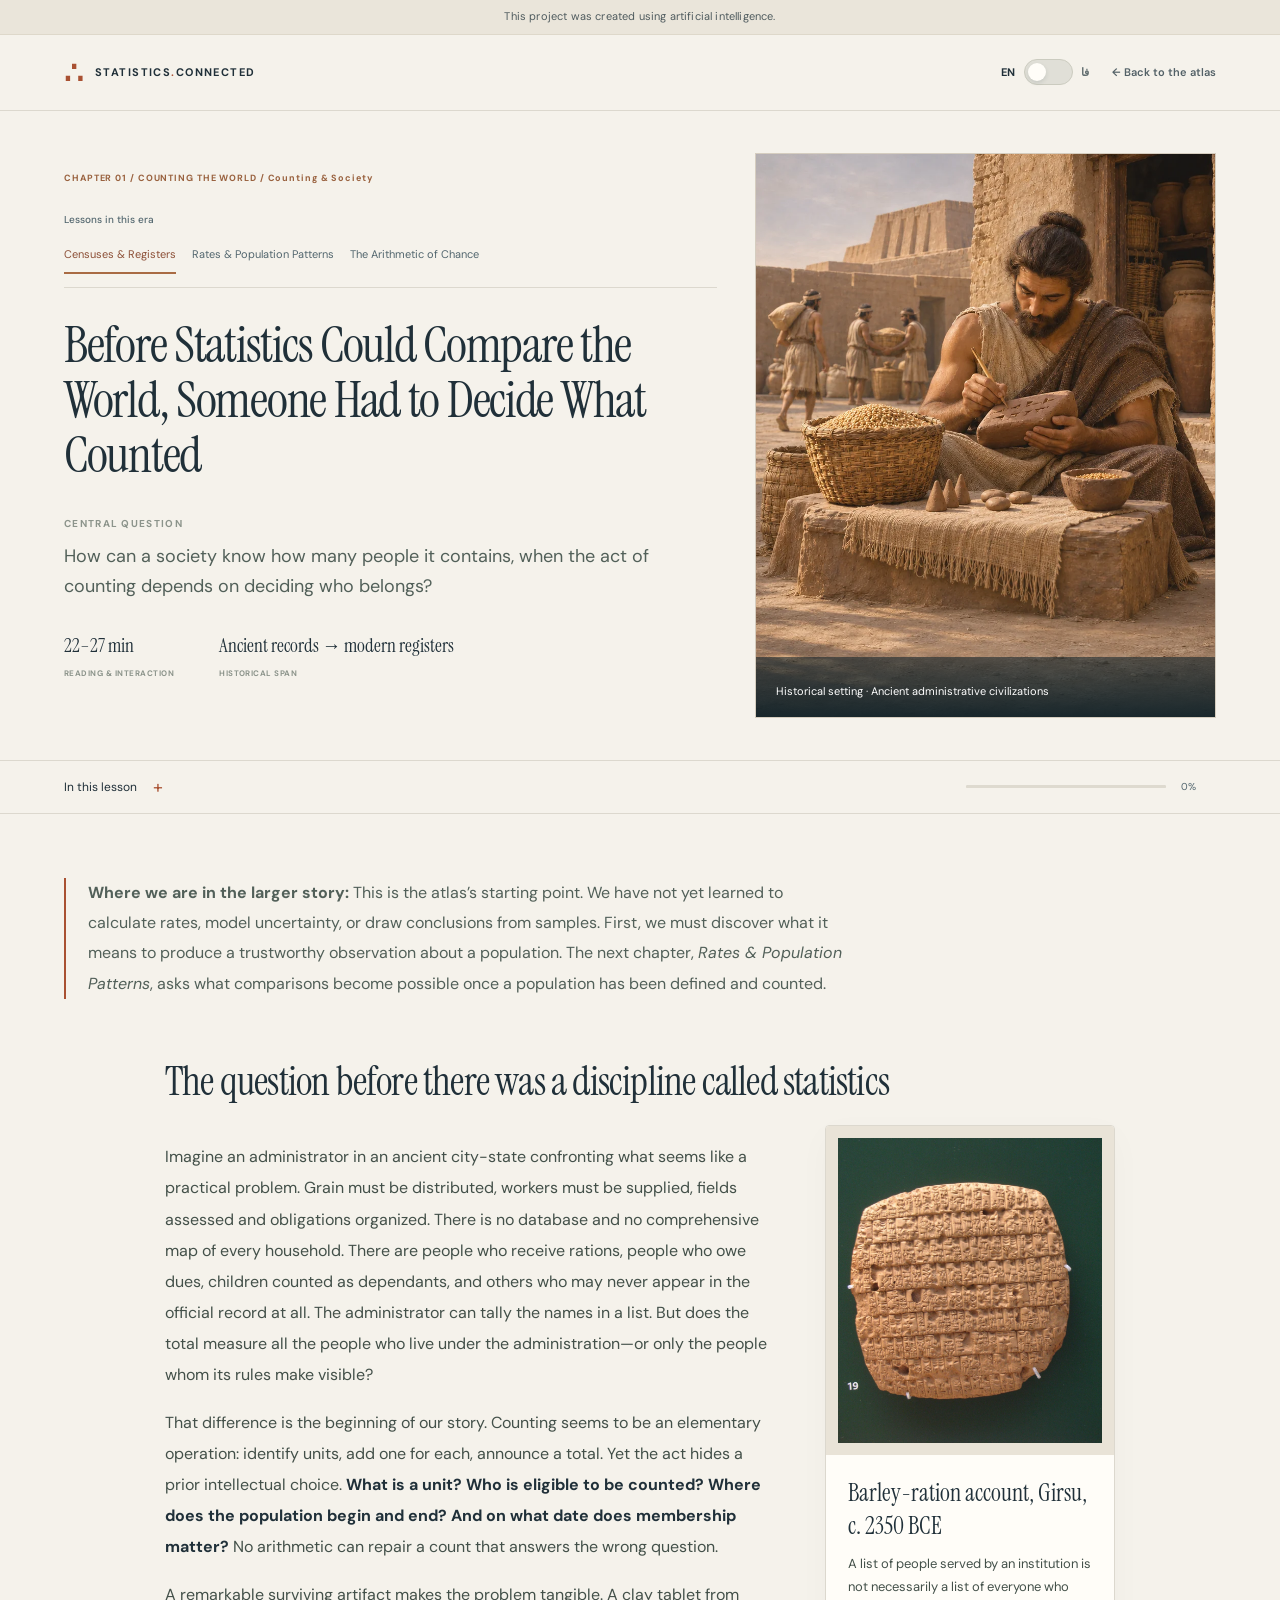
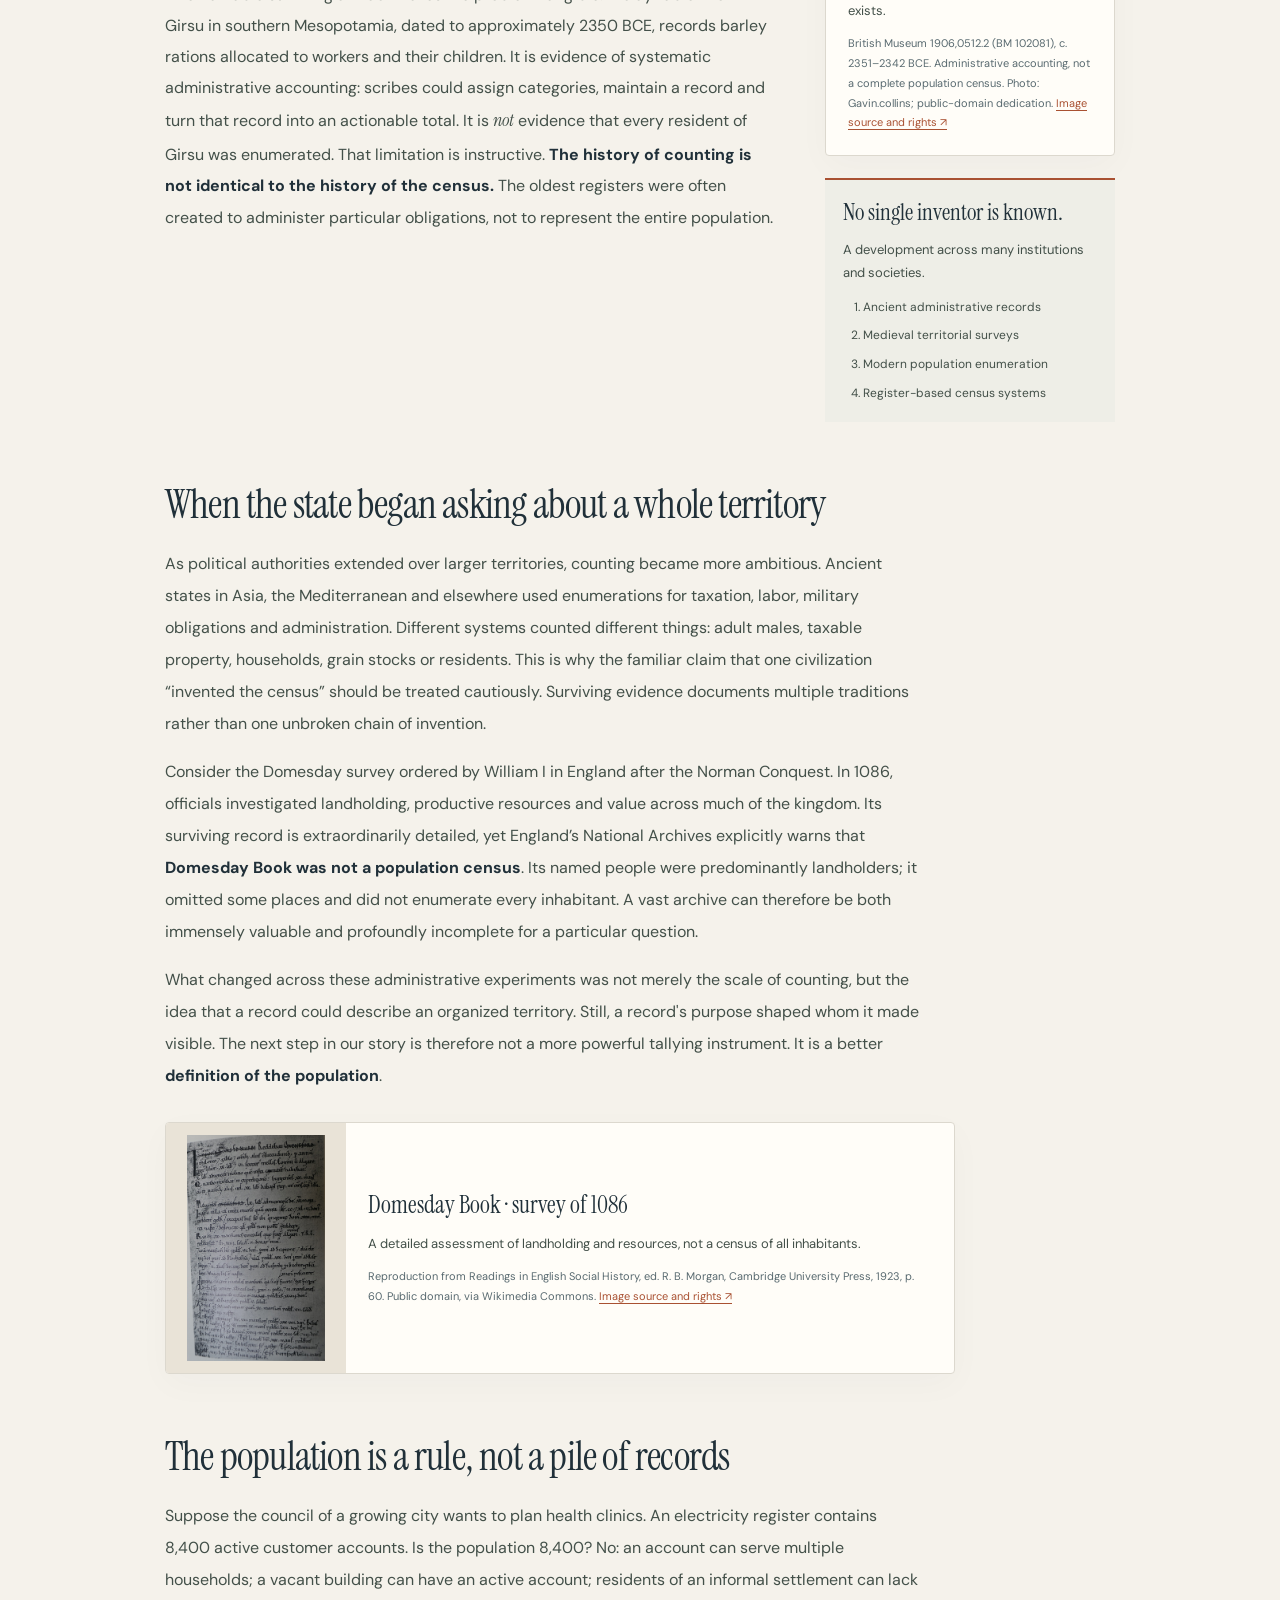
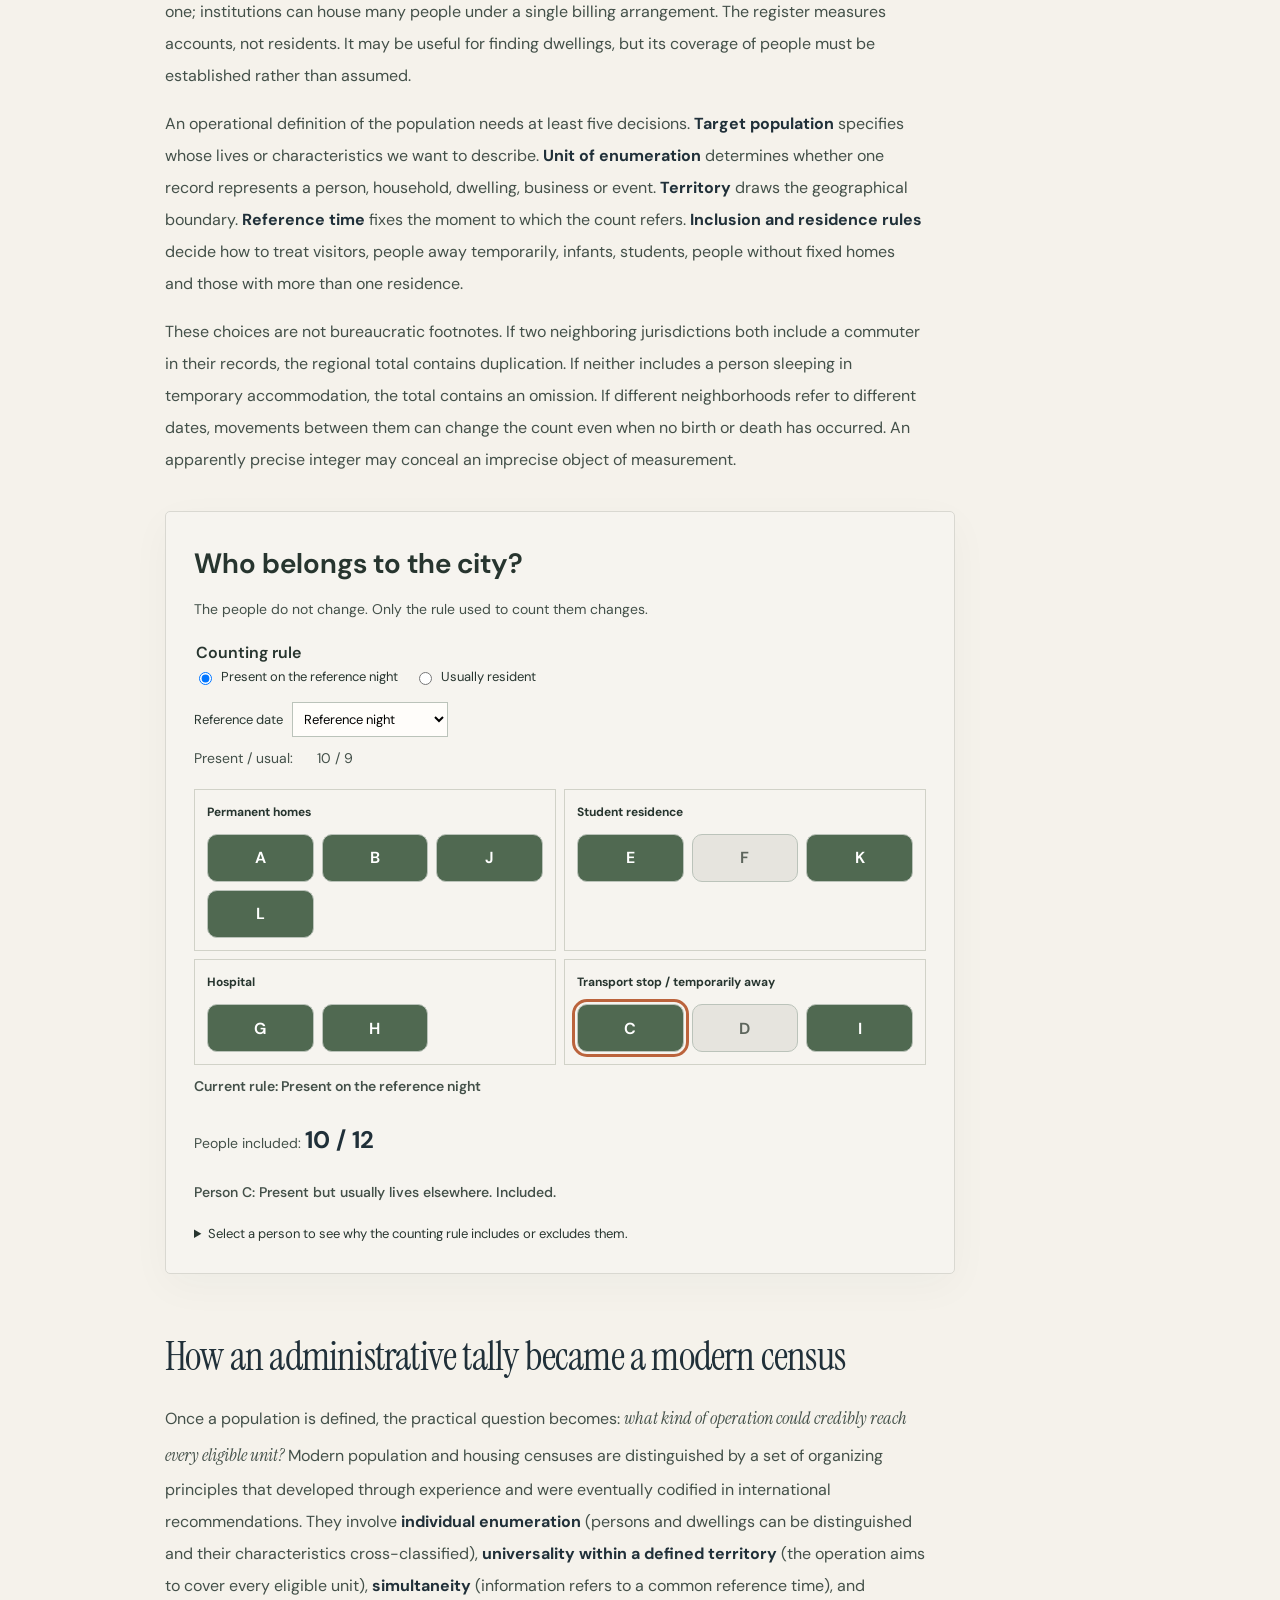
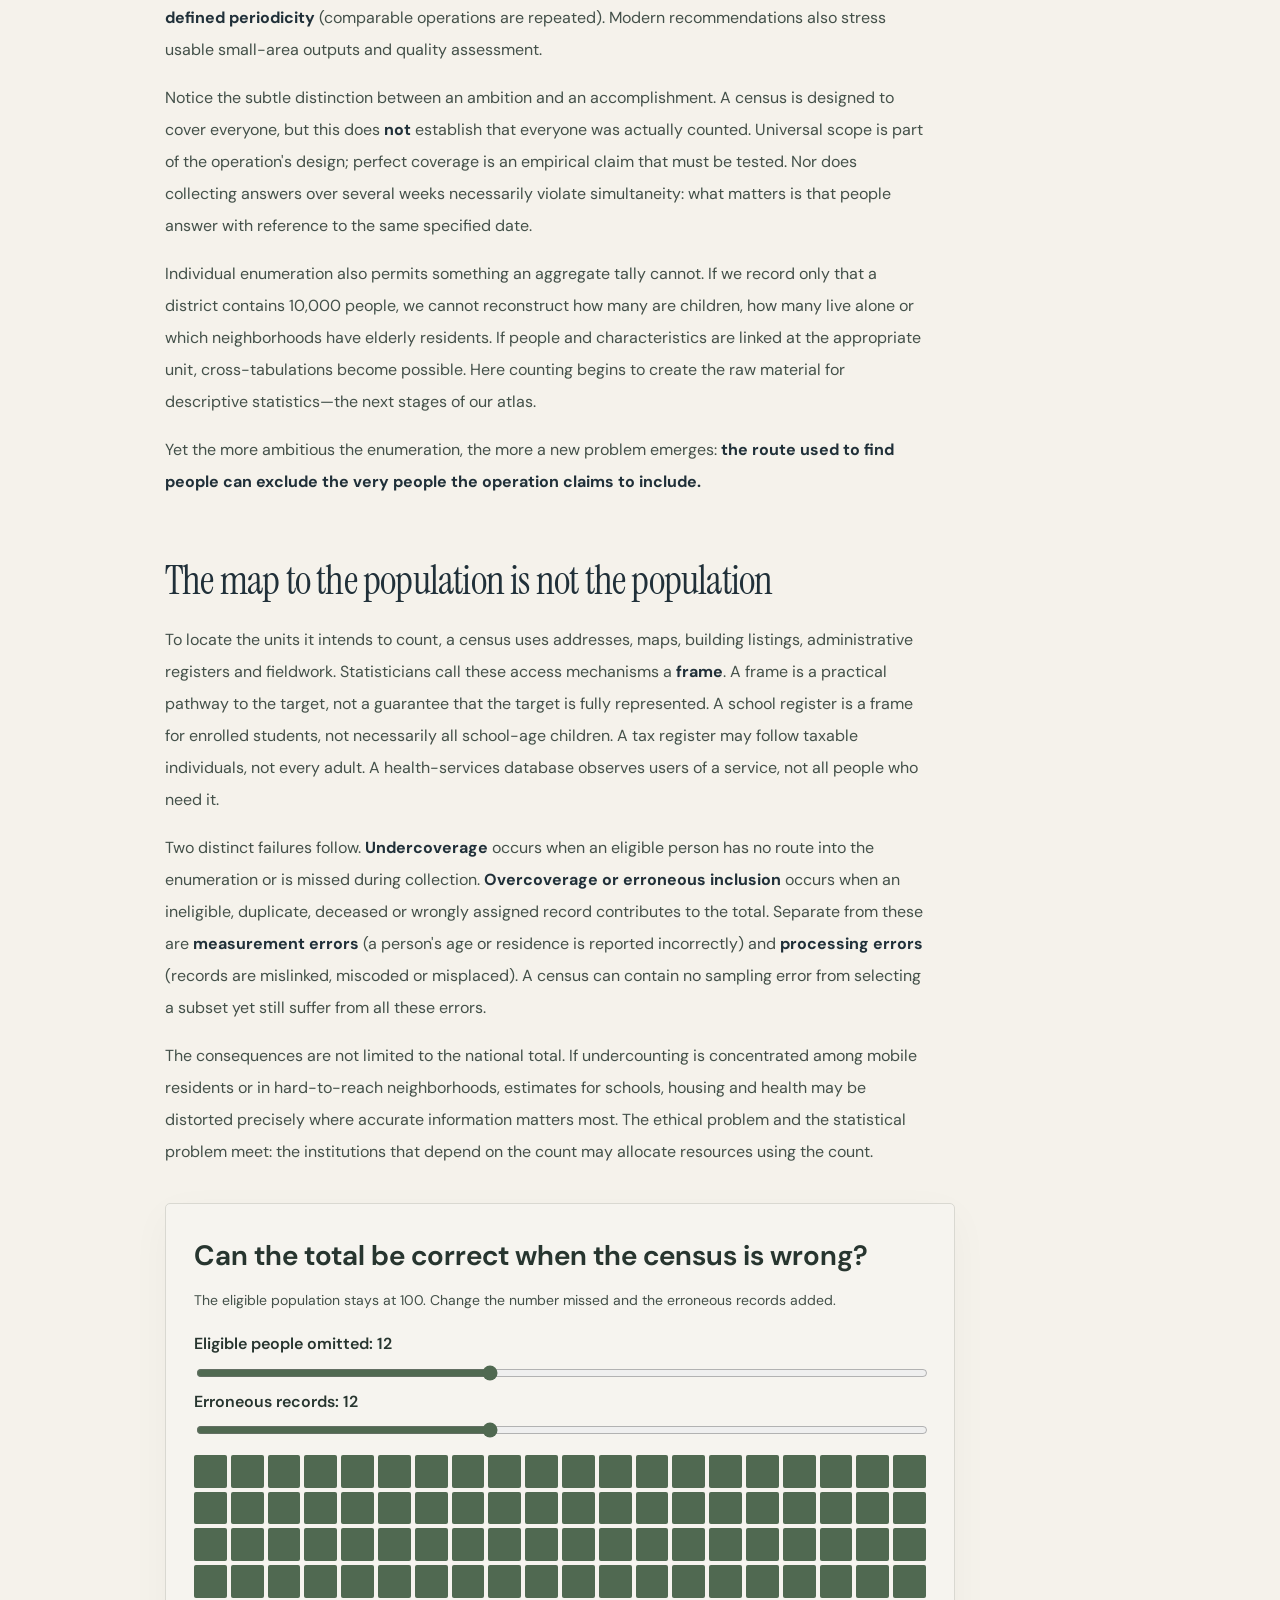
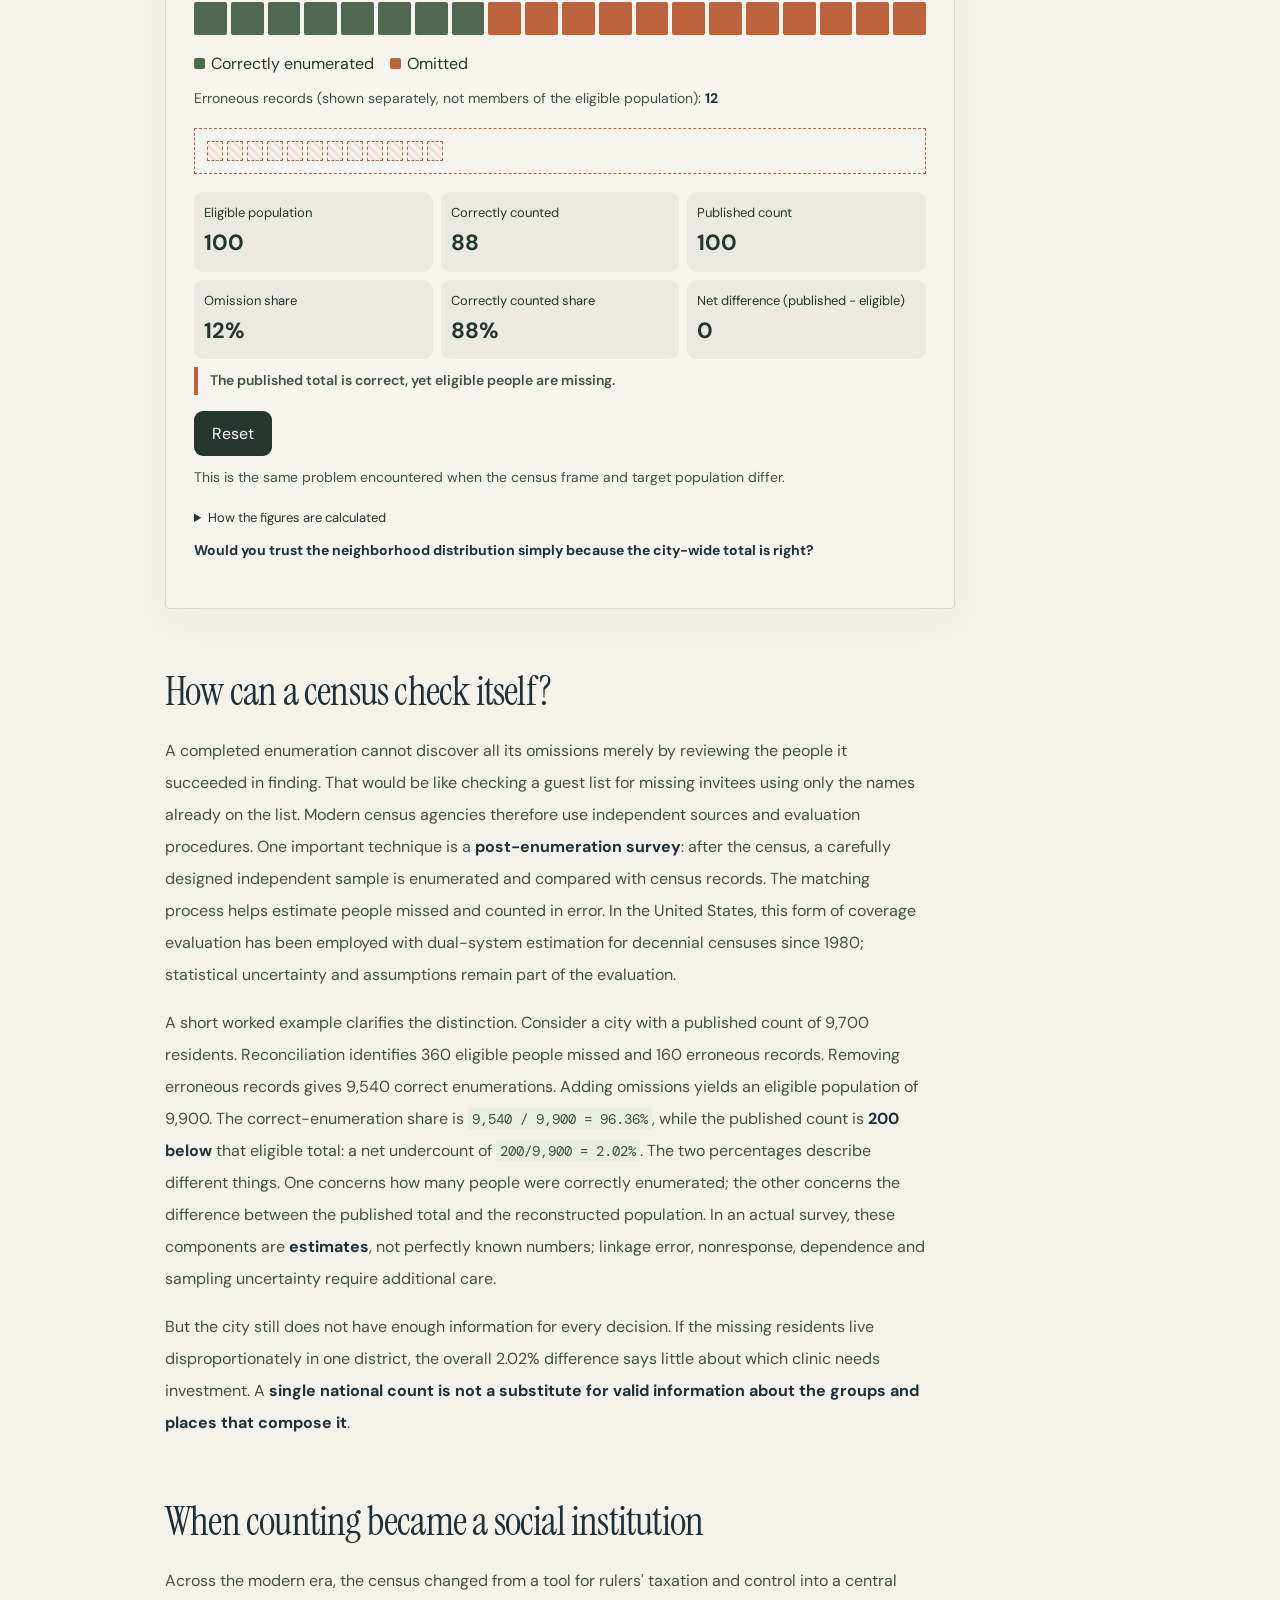
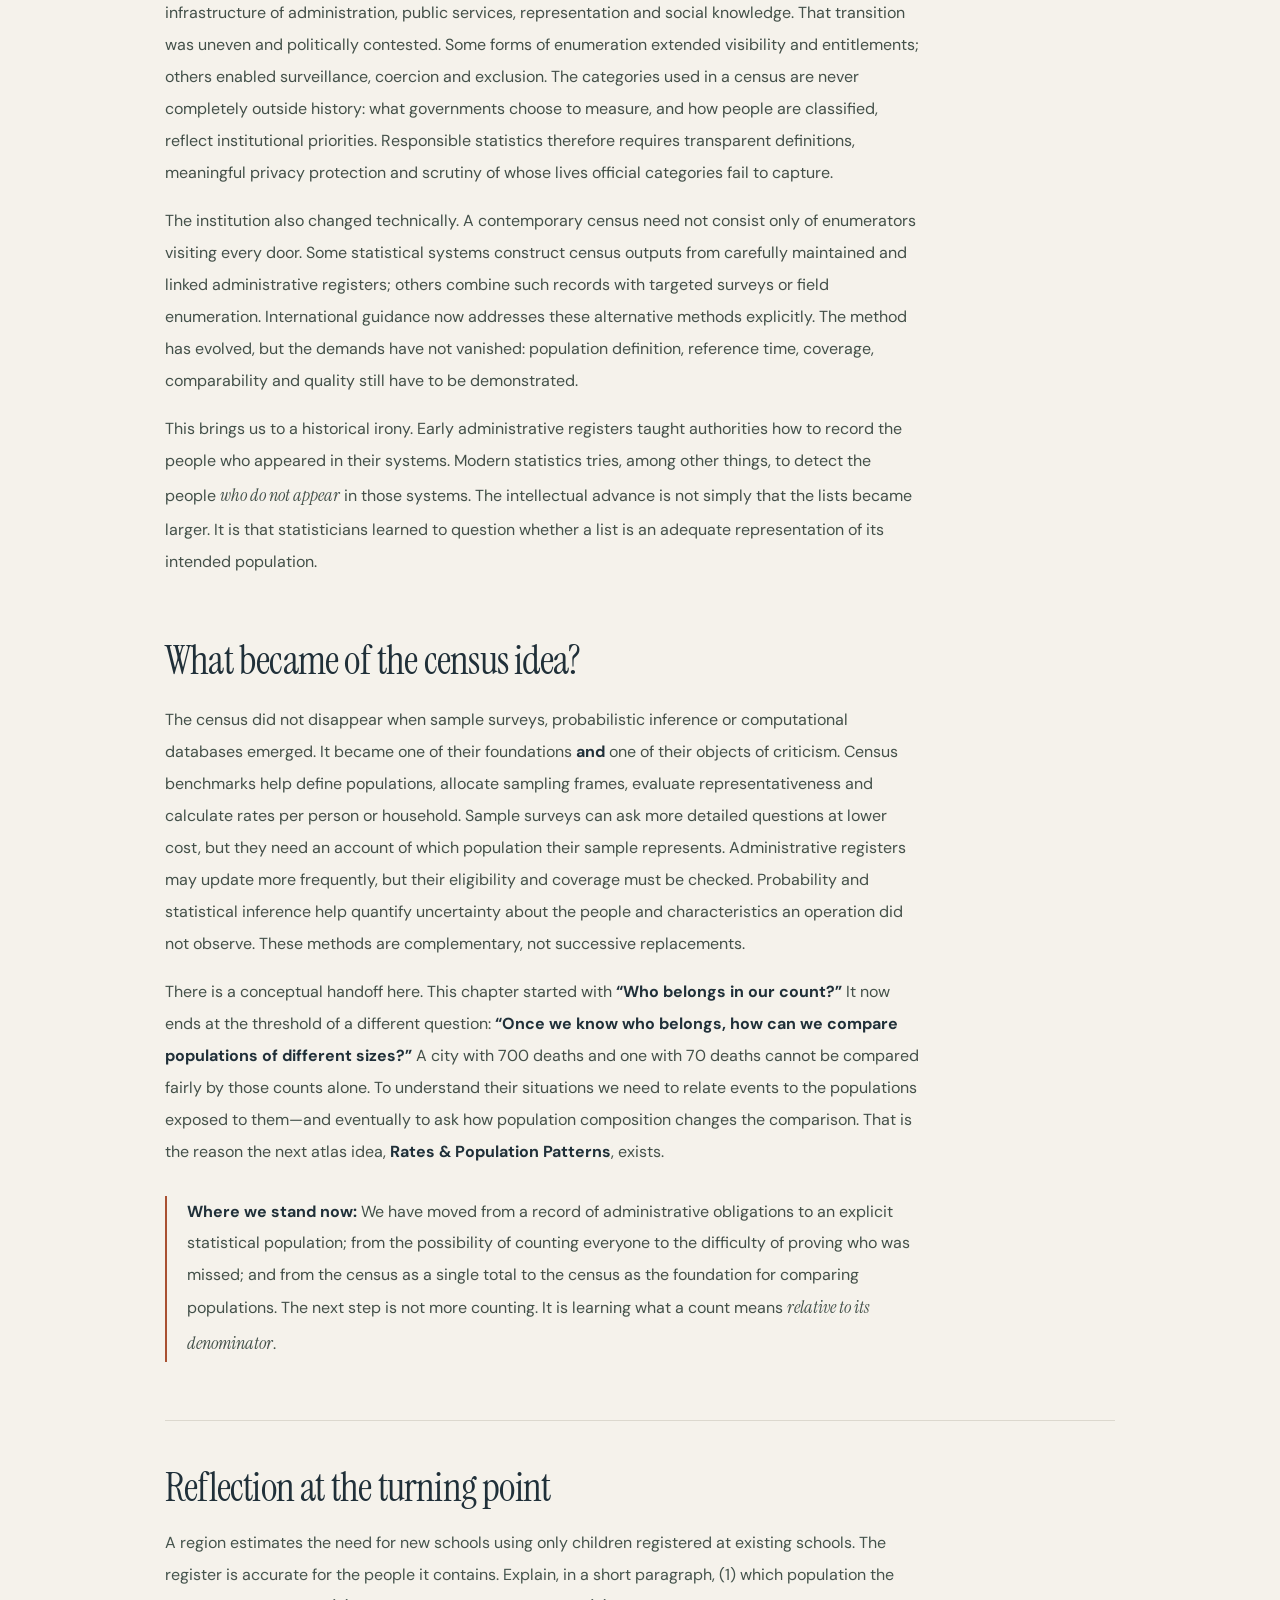
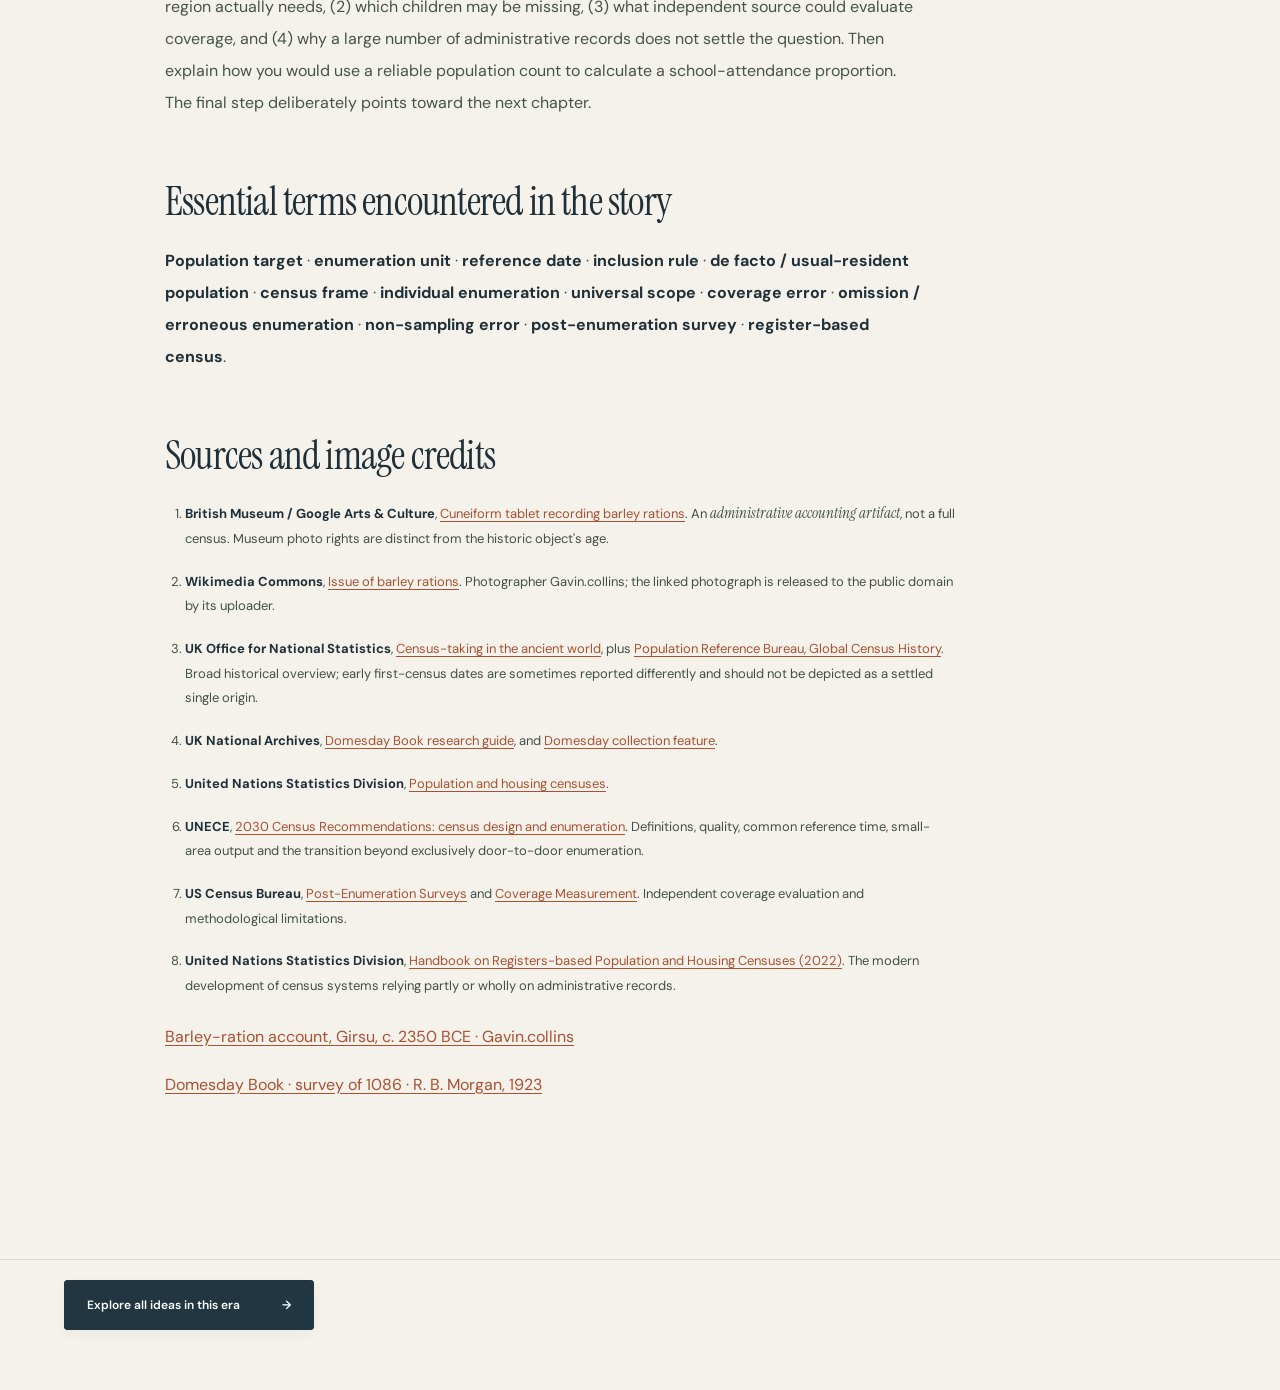
==== commit 45b328f0: "narrower era cards" ====
--- a/lessons.html
+++ b/lessons.html
@@ -18,10 +18,12 @@
   <link rel="stylesheet" href="assets/css/chapters/points.css" />
   <link rel="stylesheet" href="assets/css/era-scenes.css" />
   <link rel="stylesheet" href="assets/css/design-system.css" />
+  <link rel="stylesheet" href="assets/css/lesson-navigation.css" />
   <script defer src="assets/js/data/atlas.js"></script>
   <script defer src="assets/js/data/lessons.js"></script>
   <script defer src="assets/js/data/lessons-fa.js"></script>
   <script defer src="assets/js/data/census.js"></script>
+  <script defer src="assets/js/lessons/navigation.js"></script>
   <script defer src="assets/js/lessons/census.js"></script>
   <script defer src="assets/js/data/rates.js"></script>
   <script defer src="assets/js/labs/rates.js"></script>
--- a/assets/css/design-system.css
+++ b/assets/css/design-system.css
@@ -1,12 +1,12 @@
 /* Statistics, Connected — an editorial system for exploration and close reading. */
 :root{--paper:#f5f2eb;--white:#fffdf8;--ink:#203039;--muted:#626e70;--line:#dcd8ce;--orange:#a95132;--radius:6px;--shadow:0 18px 50px #172d3710}
-html{scroll-padding-top:180px}body{background:var(--paper);color:var(--ink)}a,button,input,select,summary{-webkit-tap-highlight-color:transparent}a:focus-visible,button:focus-visible,input:focus-visible,summary:focus-visible,select:focus-visible{outline:3px solid #a95132;outline-offset:5px}button{touch-action:manipulation}.project-note{background:#eae5da;color:#4f5b5e;text-align:center;margin:0;padding:8px 20px;font:11px/1.6 var(--sans);letter-spacing:.015em;border-bottom:1px solid #ded8ca}.topbar{position:sticky;top:0;z-index:20;height:76px;background:#f5f2ebf2;backdrop-filter:blur(18px);border-bottom:1px solid #dcd8ce;padding:0 max(5%,calc((100vw - 1480px)/2));gap:24px}.brand{color:var(--ink);letter-spacing:.13em;font-size:11px}.brand-mark{font-size:30px;color:var(--orange)}.top-right{gap:28px}.header-atlas-link{font-size:12px;font-weight:600}.topbar .plain-link{font-size:11px;color:#536167}.language-switch-track{background:#e0dfd7;border-color:#cbcbbf;box-shadow:none}.language-switch[aria-checked=true] .language-switch-track{background:#354c56;border-color:#354c56}.language-switch-knob{box-shadow:0 2px 4px #172d3720}.hero{background:#1a2d36;position:relative;isolation:isolate;max-width:none;min-height:660px;padding:90px max(5%,calc((100vw - 1380px)/2)) 92px;gap:45px;grid-template-columns:1.25fr .75fr;color:#faf6ec;overflow:hidden}.hero:before{content:'';position:absolute;inset:0;z-index:-1;background:radial-gradient(ellipse at 90% 30%,#59757644,transparent 55%),linear-gradient(135deg,#ffffff03 25%,transparent 25%) 0 0/5px 5px}.hero .eyebrow{font-size:10px;letter-spacing:.18em;color:#dbc09c;line-height:1.9}.hero .pulse{background:#d0a273}.hero .eyebrow-divider{color:#7d9296}.hero h1{font-size:clamp(70px,7.8vw,119px);line-height:.98;font-weight:400;letter-spacing:-.045em;max-width:900px;margin:30px 0}.hero h1 em{color:#d8b88c}.hero-desc{max-width:620px;color:#c8d2d0;font-size:15px;line-height:1.95}.hero-desc strong{color:#fff7e9;font-weight:500}.hero-actions{margin-top:30px;gap:24px}.primary-button{border-radius:3px;background:#213640;border-color:#213640;padding:16px 22px;font-size:12px;box-shadow:0 4px 12px #192d360b;transition:background .2s,transform .2s}.hero-actions .primary-button{background:#f1e5cf;border-color:#f1e5cf;color:#1e343f}.hero-actions .primary-button:hover{background:#fff9ed;transform:translateY(-2px)}.hero-actions .secondary-button{color:#e1ddd0;font-size:12px}.hero-graphic{height:390px;opacity:.9;transform:rotate(-5deg)}.graphic-grid{background-image:linear-gradient(to right,#a7b6ae18 1px,transparent 1px),linear-gradient(to bottom,#a7b6ae18 1px,transparent 1px);background-size:35px 35px;inset:-40px -15px}.hero-graphic .graphic-lines path{stroke:#d4b88d;stroke-width:1.4;opacity:.85}.hero-graphic .graphic-lines path:nth-child(2){stroke:#8cb0ad}.hero-graphic .graphic-lines path:nth-child(3){stroke:#6e8d9e}.hero-graphic .graphic-nodes circle{fill:#1a2d36;stroke:#e2c596;stroke-width:2}.hero-graphic .graphic-labels text{fill:#c4d0cc;font-size:10px}.hero-graphic-caption{bottom:5px;color:#8fa6aa;font-size:9px;letter-spacing:.12em;transform:rotate(5deg)}.definition{max-width:1480px;margin:auto;padding:44px 5%;border-bottom:1px solid var(--line);grid-template-columns:220px 1fr;gap:40px;background:transparent}.definition-id{font-size:10px;line-height:1.9;color:var(--orange)}.definition p{font-size:clamp(25px,2.6vw,38px);line-height:1.3;max-width:960px;margin:0 0 10px}.definition p span{color:var(--ink);border-bottom:1px solid #b46a474d}.definition-sub{font-size:12px;color:var(--muted);line-height:1.8}.learning-path{max-width:1480px;margin:auto;padding:58px 5% 64px;display:grid;grid-template-columns:1fr 1.7fr;column-gap:70px;row-gap:18px;border-bottom:1px solid var(--line)}.learning-path .eyebrow{font-size:10px;letter-spacing:.13em}.learning-path h2{font:400 35px/1.15 var(--serif);letter-spacing:-.02em;margin:16px 0}.learning-path p{font:13px/1.9 var(--sans);color:var(--muted);max-width:310px;margin:0}.learning-path__steps{display:grid;grid-template-columns:repeat(3,minmax(0,1fr));gap:18px;align-items:start}.learning-path__steps>a{border-top:1px solid #c1bcb0;padding:20px 0 12px;display:grid;grid-template-columns:1fr 16px;gap:12px;transition:border-color .2s}.learning-path__steps>a:hover{border-top-color:var(--orange)}.path-number{font:400 29px/1 var(--serif);color:#a3a69d;grid-column:1/-1}.learning-path__steps small{font-size:9px;color:var(--orange);letter-spacing:.12em;display:block;margin:13px 0 10px}.learning-path__steps b{font:400 23px/1.2 var(--serif);display:block;max-width:180px}.learning-path__steps>a>span:last-child{align-self:end;color:var(--orange)}.continue-reading{grid-column:2;font-size:12px;color:var(--orange);width:max-content;border-bottom:1px solid #a9513250;padding-bottom:5px}.continue-reading[hidden]{display:none}.atlas{max-width:1480px;margin:auto;padding:70px 5% 80px}.atlas-heading{align-items:end;margin-bottom:32px;gap:30px}.atlas-heading .eyebrow{font-size:10px;color:var(--orange)}.atlas-heading h2{font-size:clamp(40px,4.5vw,64px);line-height:1.03;letter-spacing:-.025em;margin:16px 0}.atlas-heading>div>p{font-size:14px;line-height:1.85;color:var(--muted);max-width:560px}.atlas-stats{gap:28px}.atlas-stats strong{font:400 38px/1 var(--serif);color:#31454e}.atlas-stats span{font-size:9px;letter-spacing:.12em;color:var(--muted)}.legend{gap:7px;display:flex;flex-wrap:wrap;margin:28px 0 20px}.legend-btn{border:1px solid #dedad0;border-radius:30px;background:transparent;color:#46565c;padding:9px 12px;font-size:11px;line-height:1.4;gap:7px}.legend-btn.active{background:#233a43;color:#fff;border-color:#233a43}.legend-btn:not(.active):hover{background:#e9e6dd}.legend-btn .family-icon{width:18px;height:18px}.legend-btn.active .family-icon{color:#fff}.toolbar{background:var(--paper);border-top:0;border-bottom:1px solid var(--line);padding:0 0 20px;gap:20px}.search-box{background:var(--white);border:1px solid #dedad0;min-height:52px;border-radius:4px;padding-inline:17px;max-width:none;flex:1}.search-box input{font-size:13px;color:var(--ink);min-width:0}.search-box input::placeholder{color:#7a8585}.search-box>span{color:var(--orange);font-size:25px}.search-box kbd{border:1px solid #e0ddd5;font-size:10px;border-radius:3px;background:#f5f2eb;color:#8b9390}.toolbar-right{gap:10px}.tool-button{background:transparent;border:1px solid #d4d1c7;border-radius:4px;padding:12px 14px;font-size:11px;color:#40535d}.tool-button:hover{background:#e9e6dd}.result-label{font-size:10px;color:#66757c}.era-nav{display:grid;grid-template-columns:repeat(8,minmax(0,1fr));gap:0;padding:0!important;margin:0 0 28px;border-bottom:1px solid var(--line);position:sticky;top:75px;background:#f5f2ebf5;backdrop-filter:blur(16px);z-index:8;overflow:visible}.era-nav a.era-nav-item{position:relative;display:flex;align-items:start;gap:9px;padding:18px 9px!important;border:0;border-bottom:2px solid transparent;min-width:0;font-size:10px;line-height:1.5;transition:background .2s}.era-nav .era-nav-icon{position:static;inset:auto;width:18px;min-width:18px;height:20px;transform:none!important;font-size:18px;opacity:.65}.era-nav .era-nav-icon:before{font-size:20px}.era-nav-period{display:block;min-width:0}.era-nav-period b{display:block;font-weight:500;font-size:10px;line-height:1.6}.era-nav-period small{display:block;color:#728083;font-size:8px;line-height:1.8;margin-top:5px;direction:ltr;unicode-bidi:isolate}.era-nav a:hover{background:#eae6dc}.era-nav a[aria-current=location]{border-bottom-color:var(--orange);background:#eae6dc}.era-nav a[aria-disabled=true]{opacity:.35;pointer-events:none}.timeline-caption{border:0;padding:10px 0 22px;color:#7c8788;font-size:9px;letter-spacing:.09em}.timeline .era.era-chapter{display:block;overflow:visible;background:none!important;filter:none!important;margin:0 0 66px;padding:0;border:0;scroll-margin-top:175px}.timeline .era.era-chapter:before,.timeline .era.era-chapter:after{display:none}.timeline .era.era-chapter>*{position:relative}.era-content{padding:26px 0 0}.era-introduction{display:flex;justify-content:space-between;gap:35px;align-items:start;margin-bottom:25px}.era-introduction>p{font:14px/1.9 var(--sans);color:#56666c;max-width:650px;margin:0}.era-introduction>span{font:600 9px/1.8 var(--sans);letter-spacing:.12em;color:#8b6b53;white-space:nowrap;padding-top:5px}.era-grid{display:grid;grid-template-columns:repeat(3,minmax(0,1fr));gap:16px}.timeline .topic-card{min-height:230px;position:relative;border:1px solid #dfdcd2;border-top:2px solid color-mix(in srgb,var(--family-color),#eee 45%);border-radius:3px;background:var(--white);padding:23px;box-shadow:0 2px 4px #20303902;transition:transform .22s,box-shadow .22s,border-color .22s;text-align:start}.timeline .topic-card:hover{background:#fffefb;transform:translateY(-4px);box-shadow:var(--shadow);border-color:#a9b2ae}.card-year{font:500 10px/1.6 var(--sans);color:#718084;letter-spacing:.03em}.card-family{opacity:1}.card-family .family-icon{width:23px;height:23px;color:var(--family-color)}.card-title{font:400 31px/1.12 var(--serif);letter-spacing:-.015em;color:var(--ink);margin:22px 0 12px}.card-description{font:12px/1.8 var(--sans);color:#647075;max-width:280px}.card-bottom{font:500 9px/1.8 var(--sans);letter-spacing:.015em;border-top:0;margin-top:auto;padding-top:26px;color:#829093;display:flex;gap:10px;align-items:center}.card-lesson{color:#8b5139;letter-spacing:.06em;font-size:8px;border:1px solid #caaa8c88;border-radius:2px;padding:2px 5px}.card-arrow{margin-inline-start:auto;font-size:19px;color:#465e68}.topic-card.is-linked{background:#f3eddf;border-color:#b58e66;box-shadow:0 0 0 1px #b58e6640}.timeline.compact .era-grid{grid-template-columns:repeat(4,minmax(0,1fr))}.timeline.compact .topic-card{min-height:175px;padding:19px}.timeline.compact .card-title{font-size:25px;margin:16px 0 10px}.timeline.compact .card-description{display:none}.timeline.compact .card-bottom{padding-top:20px}.reading-key{background:#eae7dd;border-top:1px solid var(--line);max-width:none;padding:65px max(5%,calc((100vw - 1380px)/2));gap:80px}.reading-key h2{font-size:45px;line-height:1.12;letter-spacing:-.02em}.key-types b{font-size:10px;color:#3c515b}.key-types p{font-size:12px;line-height:1.9;color:#657178}.key-icon{background:#f8f4e9;border-radius:50%;width:40px;height:40px}.footer{background:#1a2d36;color:#e1ddcf;padding:34px 5%;border:0;gap:24px;font-size:9px;letter-spacing:.08em}.footer-faint,.footer>span:nth-child(2){color:#a5b3b3}.footer .plain-link{color:#e3caa7;font-size:10px}.backdrop{background:#11252d80;backdrop-filter:blur(4px)}.detail{width:min(650px,100%);background:var(--paper);box-shadow:-25px 0 90px #10242c28;border-inline-start:1px solid #e5e0d3}.detail-scroll{padding:36px 40px 48px}.detail h2{font-size:clamp(42px,4vw,58px);line-height:1.08;letter-spacing:-.025em;max-width:520px}.detail-subtitle{font-size:15px;line-height:1.85;color:var(--muted)}.detail-year{font-size:10px;letter-spacing:.08em;color:#8b6b53;margin-top:28px}.detail-line{background:var(--line);margin:26px 0}.detail-label{font-size:9px;letter-spacing:.11em;color:#8e6d55;margin-bottom:12px}.detail-block p{font-size:14px;line-height:1.95;color:#465b64}.detail-family{font-size:10px;letter-spacing:.08em}.detail-question{font-family:var(--serif);font-size:27px!important;line-height:1.4!important;color:var(--ink)!important}.term-list span{background:#e9e7de;border-radius:3px;border:1px solid #ddd8ca;padding:7px 10px;font-size:11px;color:#506168}.relation{border-color:#ddd8ce;padding:14px 0}.relation strong{font:400 22px/1.3 var(--serif)}.relation small{font-size:10px;line-height:1.9;color:#748284}.close-button{width:34px;height:34px;min-width:34px;border:1px solid #d1d2c7;border-radius:50%;font-size:25px;color:var(--ink);display:grid;place-items:center;background:transparent}.close-button:hover{background:#e8e1d4}.detail-next{display:none}.detail-lesson-link{width:100%;justify-content:space-between;padding:17px 20px;border-radius:3px;background:#203943;color:#fff}.detail-lesson-link span{color:#e0bc8c}.info-modal{background:var(--paper);max-width:660px;border:1px solid #d8d0c1;border-radius:5px;box-shadow:0 35px 120px #10242c35}.info-modal h2{font-size:42px;line-height:1.1}.info-modal p,.info-modal li{line-height:1.95;font-size:14px}.lesson-page{background:var(--paper)}.lesson-topbar{background:#f5f2ebf5}.lesson-hero{position:relative;max-width:1280px;padding:50px 47% 45px 5%;min-height:650px;border-bottom:1px solid var(--line)}html[dir=rtl] .lesson-hero{padding:50px 5% 45px 47%}.lesson-hero h1,.census-hero h1,.rates-hero h1,.chance-hero h1{font-size:clamp(38px,4vw,58px);line-height:1.07;letter-spacing:-.025em;margin:25px 0;max-width:680px}.lesson-hero-grid{display:block}.lesson-hero .lesson-aside{display:none}.lesson-meta{font-size:9px;line-height:1.9;letter-spacing:.1em;color:#99613e}.lesson-dek{font-size:14px;line-height:1.95;color:#5c6d73}.lesson-facts{flex-wrap:wrap;gap:20px;margin-top:26px}.lesson-facts b,.census-hero .lesson-facts b,.rates-hero .lesson-facts b,.chance-hero .lesson-facts b{font-size:19px;line-height:1.5}.lesson-facts span{font-size:8px;line-height:1.8;letter-spacing:.06em}.chapter-progress{gap:13px;flex-wrap:wrap;font-size:9px;line-height:1.9;margin:18px 0 28px;padding-bottom:14px}.chapter-progress a{color:#7b8584}.chapter-progress [aria-current]{color:#965d3d;border-color:#a96b43}.rates-question p{font-size:15px;line-height:1.9}.chance-sequence{font-size:10px}.chance-discover{font-size:12px}.reading-tools{position:sticky;top:75px;z-index:9;display:flex;justify-content:space-between;align-items:center;gap:30px;max-width:1280px;margin:auto;padding:14px 5%;background:#f5f2ebf5;backdrop-filter:blur(16px);border-bottom:1px solid var(--line)}.lesson-contents{position:relative;font-size:12px}.lesson-contents summary{cursor:pointer;list-style:none;display:flex;gap:16px;align-items:center}.lesson-contents summary:after{content:'+';font-size:18px;color:var(--orange)}.lesson-contents[open] summary:after{content:'−'}.lesson-contents>ol{position:absolute;top:100%;inset-inline-start:0;background:var(--white);border:1px solid var(--line);border-radius:4px;box-shadow:var(--shadow);padding:12px;list-style:none;width:min(350px,80vw);max-height:60vh;overflow:auto;margin-top:16px}.lesson-contents li>button{background:none;border:0;text-align:start;font:12px/1.8 var(--sans);color:var(--ink);padding:10px;width:100%;border-radius:2px}.lesson-contents li>button:hover{background:#ece8dd}.reading-progress{display:flex;align-items:center;gap:15px;max-width:250px;flex:1}.reading-progress progress{display:block;appearance:none;border:0;height:3px;width:100%;background:#dedacf;border-radius:3px}.reading-progress progress::-webkit-progress-bar{background:#dedacf;border-radius:3px}.reading-progress progress::-webkit-progress-value{background:#9e6440;border-radius:3px}.reading-progress progress::-moz-progress-bar{background:#9e6440;border-radius:3px}.reading-progress__value{font:10px/1.8 var(--sans);color:#6d7a7e;min-width:35px;direction:ltr;unicode-bidi:isolate}.lesson-body{max-width:1280px;padding-top:48px}.lesson-copy,.rates-copy,.chance-copy,.census-copy{max-width:950px;margin-inline:auto}.lesson-copy>section>p,.rates-copy>section>p,.chance-copy>section>p{font-size:16px;line-height:2;max-width:760px}.lesson-copy h2,.rates-copy h2,.chance-copy h2,.census-copy h2{font-size:clamp(28px,3.2vw,40px);line-height:1.2;letter-spacing:-.02em;scroll-margin-top:155px;max-width:790px}.lesson-copy>section{margin-bottom:58px}.lesson-outcomes{border:1px solid var(--line);border-inline-start:2px solid #a96b43;background:#ece8dd;border-radius:3px}.lesson-footer{max-width:1280px;padding-top:20px;padding-bottom:60px;border-top:1px solid var(--line);gap:24px}.census-figure,.rates-source,.chance-source{border-radius:4px;overflow:hidden;box-shadow:0 10px 35px #23323b07;background:var(--white)}.census-figure img,.rates-source img,.chance-source img{background:#e9e3d7}.census-figure figcaption,.rates-source figcaption,.chance-source figcaption{padding:22px}.lesson-copy .census-figure h3,.lesson-copy .rates-source h3{font-size:24px;line-height:1.35}.rates-formula,.chance-formula,.census-formula{border:1px solid #d7d7c8;border-radius:3px;background:#eaece2}.lesson-copy .sc-lab,.lesson-copy .rates-lab,.lesson-copy .chance-lab{border-radius:5px;box-shadow:0 12px 42px #263a4409}.lesson-copy .sc-lab h3,.lesson-copy .rates-lab h3,.lesson-copy .chance-lab h3{letter-spacing:0}.lesson-copy details summary{cursor:pointer}html[lang=fa] .hero h1{font-size:clamp(44px,5.7vw,76px);line-height:1.5;letter-spacing:0;max-width:920px}html[lang=fa] .hero .eyebrow{letter-spacing:0}html[lang=fa] .hero-desc{line-height:2.15}html[lang=fa] .definition p{font-size:clamp(24px,2.5vw,32px);line-height:1.85}html[lang=fa] .learning-path h2{font-size:29px;line-height:1.7;letter-spacing:0}html[lang=fa] .learning-path__steps b{font:500 19px/1.85 var(--sans)}html[lang=fa] .learning-path small,html[lang=fa] .card-lesson,html[lang=fa] .era-introduction>span{letter-spacing:0}html[lang=fa] .atlas-heading h2{font-size:clamp(34px,3.9vw,51px);line-height:1.7;letter-spacing:0}html[lang=fa] .card-title{font:500 23px/1.75 var(--sans);letter-spacing:0;margin:17px 0 10px}html[lang=fa] .card-description{font-size:12px;line-height:2}html[lang=fa] .timeline.compact .card-title{font-size:20px;line-height:1.8}html[lang=fa] .detail h2{font-size:39px;line-height:1.7;letter-spacing:0}html[lang=fa] .detail-question{font:500 22px/1.9 var(--sans)!important}html[lang=fa] .relation strong{font:500 17px/1.9 var(--sans)}html[lang=fa] .reading-key h2{font-size:32px;line-height:1.85;letter-spacing:0}html[lang=fa] .lesson-hero h1{font-size:clamp(29px,3.2vw,43px);line-height:1.65;letter-spacing:0}html[lang=fa] .lesson-copy h2{font-size:clamp(24px,2.8vw,34px);line-height:1.7;letter-spacing:0}html[lang=fa] .lesson-copy>section>p{line-height:2.15}html[lang=fa] .project-note{letter-spacing:0}html[lang=fa] .lesson-cover figcaption{line-height:1.9}html[lang=fa] .lesson-meta{letter-spacing:0}@media(min-width:1480px){.lesson-hero{padding-inline-end:47%}html[dir=rtl] .lesson-hero{padding-inline-start:47%;padding-inline-end:5%}}
-@media(max-width:1100px){.hero{grid-template-columns:1.3fr .7fr;padding-block:75px;min-height:600px}.hero-graphic{height:310px}.hero h1{font-size:84px}.learning-path{column-gap:35px}.era-nav a.era-nav-item{padding:15px 6px!important;gap:5px}.era-nav .era-nav-icon{display:none}.atlas-stats{gap:20px}.card-title{font-size:28px}.timeline.compact .era-grid{grid-template-columns:repeat(3,minmax(0,1fr))}.topic-card .card-lesson{font-size:7px}.lesson-cover{width:37%}.lesson-hero{padding-inline-end:47%}.lesson-hero .chapter-progress{font-size:8px}.lesson-hero h1{font-size:44px}}
-@media(max-width:900px){.hero{grid-template-columns:1fr}.hero-graphic{position:absolute;width:42%;height:330px;inset-inline-end:-8%;top:120px;opacity:.35;z-index:-1}.hero-copy{max-width:700px}.hero h1{font-size:clamp(67px,9vw,90px)}.hero-desc{max-width:570px}.definition{grid-template-columns:1fr;gap:20px}.learning-path{grid-template-columns:1fr;gap:25px}.learning-path__intro p{max-width:600px}.continue-reading{grid-column:1}.learning-path__steps b{max-width:200px}.era-grid{grid-template-columns:repeat(2,minmax(0,1fr))}.era-introduction>p{max-width:550px}.era-nav{display:flex;overflow-x:auto;scrollbar-width:thin;scrollbar-color:#b0b7ac transparent;gap:0}.era-nav a.era-nav-item{flex:0 0 125px;padding:14px 10px!important}.era-nav-period b{font-size:10px}.timeline.compact .era-grid{grid-template-columns:repeat(2,minmax(0,1fr))}.lesson-hero,html[dir=rtl] .lesson-hero{padding:35px 5% 40px;min-height:0}.lesson-hero h1{font-size:48px;max-width:760px}.lesson-hero .chapter-progress{font-size:10px}.lesson-hero .lesson-facts{gap:28px}.lesson-hero .lesson-dek{max-width:740px}.reading-tools{padding-block:12px}.lesson-copy>section>p{font-size:15px}.lesson-copy{max-width:100%}.detail{width:min(630px,96vw)}}
-@media(max-width:620px){html{scroll-padding-top:150px}.project-note{font-size:10px;padding:7px 12px}.topbar{height:66px;padding:0 5%;gap:15px}.brand{font-size:9px;letter-spacing:.07em;gap:7px}.brand-mark{font-size:26px}.top-right{gap:13px}.header-atlas-link{display:none}.topbar #aboutBtn{font-size:10px;max-width:70px;text-align:start;line-height:1.5}.language-switch{gap:5px}.hero{padding:62px 5% 58px;min-height:0}.hero .eyebrow{font-size:8px;letter-spacing:.09em}.hero h1{font-size:64px;line-height:1.03;margin:27px 0}.hero-desc{font-size:13px;line-height:1.95;max-width:95%}.hero-graphic{width:85%;inset-inline-end:-35%;top:120px;opacity:.14;transform:none}.hero-graphic-caption{display:none}.hero-actions{gap:18px;margin-top:28px;align-items:center}.hero-actions .primary-button{font-size:11px;padding:14px 17px;gap:22px}.hero-actions .secondary-button{font-size:10px;padding:10px 0;gap:5px}.definition{padding:32px 5%}.definition-id{font-size:9px}.definition p{font-size:27px;line-height:1.4}.definition-sub{font-size:11px}.learning-path{padding:36px 5% 40px}.learning-path h2{font-size:32px;margin:12px 0}.learning-path p{font-size:12px}.learning-path__steps{grid-template-columns:1fr;gap:0}.learning-path__steps>a{grid-template-columns:36px 1fr 16px;align-items:center;padding:17px 0}.path-number{grid-column:auto;font-size:28px}.learning-path__steps small{margin:0 0 5px;font-size:8px}.learning-path__steps b{font-size:24px;max-width:none}.learning-path__steps>a>span:last-child{align-self:center}.continue-reading{font-size:11px}.atlas{padding:45px 5% 42px}.atlas-heading{display:block;margin-bottom:24px}.atlas-heading h2{font-size:43px;margin:14px 0}.atlas-heading>div>p{font-size:12px}.atlas-stats{margin-top:25px;gap:27px}.atlas-stats strong{font-size:33px}.atlas-stats span{font-size:8px;letter-spacing:.06em}.legend{margin:25px 0 18px;gap:6px}.legend-btn{font-size:10px;padding:8px 10px;gap:5px}.legend-btn .family-icon{width:15px;height:15px}.toolbar{display:flex;flex-direction:column;gap:12px;padding-bottom:16px}.search-box{min-height:46px;width:100%;padding-inline:13px}.search-box input{font-size:12px}.toolbar-right{width:100%;justify-content:space-between;gap:8px}.tool-button{font-size:10px;padding:10px 11px}.result-label{font-size:9px}.era-nav{top:65px;margin-bottom:20px}.era-nav a.era-nav-item{flex-basis:112px;padding:12px 8px!important}.era-nav-period b{font-size:10px}.era-nav-period small{font-size:8px}.timeline-caption{font-size:8px;padding-bottom:17px;letter-spacing:.06em}.timeline .era.era-chapter{margin-bottom:45px;scroll-margin-top:145px}.era-content{padding-top:20px}.era-introduction{display:block;margin-bottom:20px}.era-introduction>p{font-size:13px;line-height:1.95}.era-introduction>span{display:block;margin-top:13px;font-size:8px}.era-grid,.timeline.compact .era-grid{grid-template-columns:1fr;gap:12px}.timeline .topic-card{min-height:212px;padding:21px}.card-title{font-size:31px;margin-top:18px}.card-description{font-size:12px;max-width:95%}.card-bottom{padding-top:20px;font-size:9px}.topic-card .card-lesson{font-size:8px}.timeline.compact .topic-card{min-height:145px;padding:18px}.timeline.compact .card-title{font-size:26px}.timeline.compact .card-bottom{padding-top:17px}.reading-key{padding:40px 5%;gap:30px}.reading-key h2{font-size:35px}.key-types{gap:22px;margin-top:28px}.key-types p{font-size:12px}.footer{display:flex;flex-direction:column;align-items:start;padding:30px 5%;gap:17px;font-size:9px;letter-spacing:.04em;line-height:1.9}.detail{width:100%;border:0}.detail-scroll{padding:27px 24px 40px}.detail h2{font-size:43px;margin-top:18px}.detail-subtitle{font-size:14px}.detail-block p{font-size:13px;line-height:1.95}.detail-question{font-size:25px!important}.detail-lesson-link{font-size:11px}.info-modal{width:calc(100% - 26px);padding:25px 23px 35px}.info-modal h2{font-size:36px;line-height:1.2}.info-modal p,.info-modal li{font-size:13px}.lesson-topbar{gap:10px}.lesson-nav{gap:13px}.lesson-topbar #lessonBack{font-size:10px;max-width:92px;line-height:1.6}.lesson-hero,html[dir=rtl] .lesson-hero{padding:28px 5% 35px}.lesson-hero h1,.census-hero h1,.rates-hero h1,.chance-hero h1{font-size:38px;line-height:1.13;margin:20px 0}.chapter-progress{font-size:9px!important;gap:9px;margin:16px 0 24px}.lesson-meta{font-size:8px;line-height:1.9}.lesson-dek{font-size:13px;line-height:1.95}.lesson-facts{gap:22px!important}.lesson-facts b{font-size:19px}.reading-tools{top:65px;padding:12px 5%;gap:20px}.lesson-contents{font-size:11px}.reading-progress{max-width:145px;gap:9px}.reading-progress__value{font-size:9px;min-width:28px}.lesson-body{padding-top:33px;padding-bottom:40px}.lesson-copy h2{font-size:29px;line-height:1.25}.lesson-copy>section{margin-bottom:43px}.lesson-copy>section>p{font-size:14px;line-height:1.95}.lesson-footer{padding-top:25px;padding-bottom:40px}.lesson-footer a{min-width:0;max-width:100%;font-size:11px}.lesson-copy .chance-lab,.lesson-copy .rates-lab{padding:16px}.census-figure figcaption,.rates-source figcaption,.chance-source figcaption{padding:19px}html[lang=fa] .hero h1{font-size:43px;line-height:1.65;max-width:100%}html[lang=fa] .hero .eyebrow{font-size:8px}html[lang=fa] .hero-desc{font-size:13px;line-height:2.2}html[lang=fa] .definition p{font-size:24px;line-height:1.9}html[lang=fa] .learning-path h2{font-size:26px}html[lang=fa] .learning-path__steps b{font-size:19px;line-height:1.85}html[lang=fa] .atlas-heading h2{font-size:33px;line-height:1.7}html[lang=fa] .card-title{font-size:23px;line-height:1.8}html[lang=fa] .timeline.compact .card-title{font-size:20px}html[lang=fa] .detail h2{font-size:32px;line-height:1.7}html[lang=fa] .detail-question{font-size:21px!important}html[lang=fa] .reading-key h2{font-size:28px}html[lang=fa] .lesson-hero h1{font-size:29px;line-height:1.75}html[lang=fa] .lesson-copy h2{font-size:25px;line-height:1.75}html[lang=fa] .lesson-copy>section>p{font-size:14px;line-height:2.15}}
+html{scroll-padding-top:180px}body{background:var(--paper);color:var(--ink)}a,button,input,select,summary{-webkit-tap-highlight-color:transparent}a:focus-visible,button:focus-visible,input:focus-visible,summary:focus-visible,select:focus-visible{outline:3px solid #a95132;outline-offset:5px}button{touch-action:manipulation}.project-note{background:#eae5da;color:#4f5b5e;text-align:center;margin:0;padding:8px 20px;font:11px/1.6 var(--sans);letter-spacing:.015em;border-bottom:1px solid #ded8ca}.topbar{position:sticky;top:0;z-index:20;height:76px;background:#f5f2ebf2;backdrop-filter:blur(18px);border-bottom:1px solid #dcd8ce;padding:0 max(5%,calc((100vw - 1480px)/2));gap:24px}.brand{color:var(--ink);letter-spacing:.13em;font-size:11px}.brand-mark{font-size:30px;color:var(--orange)}.top-right{gap:28px}.header-atlas-link{font-size:12px;font-weight:600}.topbar .plain-link{font-size:11px;color:#536167}.language-switch-track{background:#e0dfd7;border-color:#cbcbbf;box-shadow:none}.language-switch[aria-checked=true] .language-switch-track{background:#354c56;border-color:#354c56}.language-switch-knob{box-shadow:0 2px 4px #172d3720}.hero{background:#1a2d36;position:relative;isolation:isolate;max-width:none;min-height:660px;padding:90px max(5%,calc((100vw - 1380px)/2)) 92px;gap:45px;grid-template-columns:1.25fr .75fr;color:#faf6ec;overflow:hidden}.hero:before{content:'';position:absolute;inset:0;z-index:-1;background:radial-gradient(ellipse at 90% 30%,#59757644,transparent 55%),linear-gradient(135deg,#ffffff03 25%,transparent 25%) 0 0/5px 5px}.hero .eyebrow{font-size:10px;letter-spacing:.18em;color:#dbc09c;line-height:1.9}.hero .pulse{background:#d0a273}.hero .eyebrow-divider{color:#7d9296}.hero h1{font-size:clamp(70px,7.8vw,119px);line-height:.98;font-weight:400;letter-spacing:-.045em;max-width:900px;margin:30px 0}.hero h1 em{color:#d8b88c}.hero-desc{max-width:620px;color:#c8d2d0;font-size:15px;line-height:1.95}.hero-desc strong{color:#fff7e9;font-weight:500}.hero-actions{margin-top:30px;gap:24px}.primary-button{border-radius:3px;background:#213640;border-color:#213640;padding:16px 22px;font-size:12px;box-shadow:0 4px 12px #192d360b;transition:background .2s,transform .2s}.hero-actions .primary-button{background:#f1e5cf;border-color:#f1e5cf;color:#1e343f}.hero-actions .primary-button:hover{background:#fff9ed;transform:translateY(-2px)}.hero-actions .secondary-button{color:#e1ddd0;font-size:12px}.hero-graphic{height:390px;opacity:.9;transform:rotate(-5deg)}.graphic-grid{background-image:linear-gradient(to right,#a7b6ae18 1px,transparent 1px),linear-gradient(to bottom,#a7b6ae18 1px,transparent 1px);background-size:35px 35px;inset:-40px -15px}.hero-graphic .graphic-lines path{stroke:#d4b88d;stroke-width:1.4;opacity:.85}.hero-graphic .graphic-lines path:nth-child(2){stroke:#8cb0ad}.hero-graphic .graphic-lines path:nth-child(3){stroke:#6e8d9e}.hero-graphic .graphic-nodes circle{fill:#1a2d36;stroke:#e2c596;stroke-width:2}.hero-graphic .graphic-labels text{fill:#c4d0cc;font-size:10px}.hero-graphic-caption{bottom:5px;color:#8fa6aa;font-size:9px;letter-spacing:.12em;transform:rotate(5deg)}.definition{max-width:1480px;margin:auto;padding:44px 5%;border-bottom:1px solid var(--line);grid-template-columns:220px 1fr;gap:40px;background:transparent}.definition-id{font-size:10px;line-height:1.9;color:var(--orange)}.definition p{font-size:clamp(25px,2.6vw,38px);line-height:1.3;max-width:960px;margin:0 0 10px}.definition p span{color:var(--ink);border-bottom:1px solid #b46a474d}.definition-sub{font-size:12px;color:var(--muted);line-height:1.8}.atlas{max-width:1480px;margin:auto;padding:70px 5% 80px}.atlas-heading{align-items:end;margin-bottom:32px;gap:30px}.atlas-heading .eyebrow{font-size:10px;color:var(--orange)}.atlas-heading h2{font-size:clamp(40px,4.5vw,64px);line-height:1.03;letter-spacing:-.025em;margin:16px 0}.atlas-heading>div>p{font-size:14px;line-height:1.85;color:var(--muted);max-width:560px}.atlas-stats{gap:28px}.atlas-stats strong{font:400 38px/1 var(--serif);color:#31454e}.atlas-stats span{font-size:9px;letter-spacing:.12em;color:var(--muted)}.legend{gap:7px;display:flex;flex-wrap:wrap;margin:28px 0 20px}.legend-btn{border:1px solid #dedad0;border-radius:30px;background:transparent;color:#46565c;padding:9px 12px;font-size:11px;line-height:1.4;gap:7px}.legend-btn.active{background:#233a43;color:#fff;border-color:#233a43}.legend-btn:not(.active):hover{background:#e9e6dd}.legend-btn .family-icon{width:18px;height:18px}.legend-btn.active .family-icon{color:#fff}.toolbar{background:var(--paper);border-top:0;border-bottom:1px solid var(--line);padding:0 0 20px;gap:20px}.search-box{background:var(--white);border:1px solid #dedad0;min-height:52px;border-radius:4px;padding-inline:17px;max-width:none;flex:1}.search-box input{font-size:13px;color:var(--ink);min-width:0}.search-box input::placeholder{color:#7a8585}.search-box>span{color:var(--orange);font-size:25px}.search-box kbd{border:1px solid #e0ddd5;font-size:10px;border-radius:3px;background:#f5f2eb;color:#8b9390}.toolbar-right{gap:10px}.tool-button{background:transparent;border:1px solid #d4d1c7;border-radius:4px;padding:12px 14px;font-size:11px;color:#40535d}.tool-button:hover{background:#e9e6dd}.result-label{font-size:10px;color:#66757c}.era-nav{display:grid;grid-template-columns:repeat(8,minmax(0,1fr));gap:0;padding:0!important;margin:0 0 28px;border-bottom:1px solid var(--line);position:sticky;top:75px;background:#f5f2ebf5;backdrop-filter:blur(16px);z-index:8;overflow:visible}.era-nav a.era-nav-item{position:relative;display:flex;align-items:start;gap:9px;padding:18px 9px!important;border:0;border-bottom:2px solid transparent;min-width:0;font-size:10px;line-height:1.5;transition:background .2s}.era-nav .era-nav-icon{position:static;inset:auto;width:18px;min-width:18px;height:20px;transform:none!important;font-size:18px;opacity:.65}.era-nav .era-nav-icon:before{font-size:20px}.era-nav-period{display:block;min-width:0}.era-nav-period b{display:block;font-weight:500;font-size:10px;line-height:1.6}.era-nav-period small{display:block;color:#728083;font-size:8px;line-height:1.8;margin-top:5px;direction:ltr;unicode-bidi:isolate}.era-nav a:hover{background:#eae6dc}.era-nav a[aria-current=location]{border-bottom-color:var(--orange);background:#eae6dc}.era-nav a[aria-disabled=true]{opacity:.35;pointer-events:none}.timeline-caption{border:0;padding:10px 0 22px;color:#7c8788;font-size:9px;letter-spacing:.09em}.timeline .era.era-chapter{display:block;overflow:visible;background:none!important;filter:none!important;margin:0 0 66px;padding:0;border:0;scroll-margin-top:175px}.timeline .era.era-chapter:before,.timeline .era.era-chapter:after{display:none}.timeline .era.era-chapter>*{position:relative}.era-content{padding:26px 0 0}.era-introduction{display:flex;justify-content:space-between;gap:35px;align-items:start;margin-bottom:25px}.era-introduction>p{font:14px/1.9 var(--sans);color:#56666c;max-width:650px;margin:0}.era-introduction>span{font:600 9px/1.8 var(--sans);letter-spacing:.12em;color:#8b6b53;white-space:nowrap;padding-top:5px}.era-grid{display:grid;grid-template-columns:repeat(3,minmax(0,1fr));gap:16px}.timeline .topic-card{min-height:230px;position:relative;border:1px solid #dfdcd2;border-top:2px solid color-mix(in srgb,var(--family-color),#eee 45%);border-radius:3px;background:var(--white);padding:23px;box-shadow:0 2px 4px #20303902;transition:transform .22s,box-shadow .22s,border-color .22s;text-align:start}.timeline .topic-card:hover{background:#fffefb;transform:translateY(-4px);box-shadow:var(--shadow);border-color:#a9b2ae}.card-year{font:500 10px/1.6 var(--sans);color:#718084;letter-spacing:.03em}.card-family{opacity:1}.card-family .family-icon{width:23px;height:23px;color:var(--family-color)}.card-title{font:400 31px/1.12 var(--serif);letter-spacing:-.015em;color:var(--ink);margin:22px 0 12px}.card-description{font:12px/1.8 var(--sans);color:#647075;max-width:280px}.card-bottom{font:500 9px/1.8 var(--sans);letter-spacing:.015em;border-top:0;margin-top:auto;padding-top:26px;color:#829093;display:flex;gap:10px;align-items:center}.card-lesson{color:#8b5139;letter-spacing:.06em;font-size:8px;border:1px solid #caaa8c88;border-radius:2px;padding:2px 5px}.card-arrow{margin-inline-start:auto;font-size:19px;color:#465e68}.topic-card.is-linked{background:#f3eddf;border-color:#b58e66;box-shadow:0 0 0 1px #b58e6640}.timeline.compact .era-grid{grid-template-columns:repeat(4,minmax(0,1fr))}.timeline.compact .topic-card{min-height:175px;padding:19px}.timeline.compact .card-title{font-size:25px;margin:16px 0 10px}.timeline.compact .card-description{display:none}.timeline.compact .card-bottom{padding-top:20px}.reading-key{background:#eae7dd;border-top:1px solid var(--line);max-width:none;padding:65px max(5%,calc((100vw - 1380px)/2));gap:80px}.reading-key h2{font-size:45px;line-height:1.12;letter-spacing:-.02em}.key-types b{font-size:10px;color:#3c515b}.key-types p{font-size:12px;line-height:1.9;color:#657178}.key-icon{background:#f8f4e9;border-radius:50%;width:40px;height:40px}.footer{background:#1a2d36;color:#e1ddcf;padding:34px 5%;border:0;gap:24px;font-size:9px;letter-spacing:.08em}.footer-faint,.footer>span:nth-child(2){color:#a5b3b3}.footer .plain-link{color:#e3caa7;font-size:10px}.backdrop{background:#11252d80;backdrop-filter:blur(4px)}.detail{width:min(650px,100%);background:var(--paper);box-shadow:-25px 0 90px #10242c28;border-inline-start:1px solid #e5e0d3}.detail-scroll{padding:36px 40px 48px}.detail h2{font-size:clamp(42px,4vw,58px);line-height:1.08;letter-spacing:-.025em;max-width:520px}.detail-subtitle{font-size:15px;line-height:1.85;color:var(--muted)}.detail-year{font-size:10px;letter-spacing:.08em;color:#8b6b53;margin-top:28px}.detail-line{background:var(--line);margin:26px 0}.detail-label{font-size:9px;letter-spacing:.11em;color:#8e6d55;margin-bottom:12px}.detail-block p{font-size:14px;line-height:1.95;color:#465b64}.detail-family{font-size:10px;letter-spacing:.08em}.detail-question{font-family:var(--serif);font-size:27px!important;line-height:1.4!important;color:var(--ink)!important}.term-list span{background:#e9e7de;border-radius:3px;border:1px solid #ddd8ca;padding:7px 10px;font-size:11px;color:#506168}.relation{border-color:#ddd8ce;padding:14px 0}.relation strong{font:400 22px/1.3 var(--serif)}.relation small{font-size:10px;line-height:1.9;color:#748284}.close-button{width:34px;height:34px;min-width:34px;border:1px solid #d1d2c7;border-radius:50%;font-size:25px;color:var(--ink);display:grid;place-items:center;background:transparent}.close-button:hover{background:#e8e1d4}.detail-next{display:none}.detail-lesson-link{width:100%;justify-content:space-between;padding:17px 20px;border-radius:3px;background:#203943;color:#fff}.detail-lesson-link span{color:#e0bc8c}.info-modal{background:var(--paper);max-width:660px;border:1px solid #d8d0c1;border-radius:5px;box-shadow:0 35px 120px #10242c35}.info-modal h2{font-size:42px;line-height:1.1}.info-modal p,.info-modal li{line-height:1.95;font-size:14px}.lesson-page{background:var(--paper)}.lesson-topbar{background:#f5f2ebf5}.lesson-hero{position:relative;max-width:1280px;padding:50px 47% 45px 5%;min-height:650px;border-bottom:1px solid var(--line)}html[dir=rtl] .lesson-hero{padding:50px 5% 45px 47%}.lesson-hero h1,.census-hero h1,.rates-hero h1,.chance-hero h1{font-size:clamp(38px,4vw,58px);line-height:1.07;letter-spacing:-.025em;margin:25px 0;max-width:680px}.lesson-hero-grid{display:block}.lesson-hero .lesson-aside{display:none}.lesson-meta{font-size:9px;line-height:1.9;letter-spacing:.1em;color:#99613e}.lesson-dek{font-size:14px;line-height:1.95;color:#5c6d73}.lesson-facts{flex-wrap:wrap;gap:20px;margin-top:26px}.lesson-facts b,.census-hero .lesson-facts b,.rates-hero .lesson-facts b,.chance-hero .lesson-facts b{font-size:19px;line-height:1.5}.lesson-facts span{font-size:8px;line-height:1.8;letter-spacing:.06em}.chapter-progress{gap:13px;flex-wrap:wrap;font-size:9px;line-height:1.9;margin:18px 0 28px;padding-bottom:14px}.chapter-progress a{color:#7b8584}.chapter-progress [aria-current]{color:#965d3d;border-color:#a96b43}.rates-question p{font-size:15px;line-height:1.9}.chance-sequence{font-size:10px}.chance-discover{font-size:12px}.reading-tools{position:sticky;top:75px;z-index:9;display:flex;justify-content:space-between;align-items:center;gap:30px;max-width:1280px;margin:auto;padding:14px 5%;background:#f5f2ebf5;backdrop-filter:blur(16px);border-bottom:1px solid var(--line)}.lesson-contents{position:relative;font-size:12px}.lesson-contents summary{cursor:pointer;list-style:none;display:flex;gap:16px;align-items:center}.lesson-contents summary:after{content:'+';font-size:18px;color:var(--orange)}.lesson-contents[open] summary:after{content:'−'}.lesson-contents>ol{position:absolute;top:100%;inset-inline-start:0;background:var(--white);border:1px solid var(--line);border-radius:4px;box-shadow:var(--shadow);padding:12px;list-style:none;width:min(350px,80vw);max-height:60vh;overflow:auto;margin-top:16px}.lesson-contents li>button{background:none;border:0;text-align:start;font:12px/1.8 var(--sans);color:var(--ink);padding:10px;width:100%;border-radius:2px}.lesson-contents li>button:hover{background:#ece8dd}.reading-progress{display:flex;align-items:center;gap:15px;max-width:250px;flex:1}.reading-progress progress{display:block;appearance:none;border:0;height:3px;width:100%;background:#dedacf;border-radius:3px}.reading-progress progress::-webkit-progress-bar{background:#dedacf;border-radius:3px}.reading-progress progress::-webkit-progress-value{background:#9e6440;border-radius:3px}.reading-progress progress::-moz-progress-bar{background:#9e6440;border-radius:3px}.reading-progress__value{font:10px/1.8 var(--sans);color:#6d7a7e;min-width:35px;direction:ltr;unicode-bidi:isolate}.lesson-body{max-width:1280px;padding-top:48px}.lesson-copy,.rates-copy,.chance-copy,.census-copy{max-width:950px;margin-inline:auto}.lesson-copy>section>p,.rates-copy>section>p,.chance-copy>section>p{font-size:16px;line-height:2;max-width:760px}.lesson-copy h2,.rates-copy h2,.chance-copy h2,.census-copy h2{font-size:clamp(28px,3.2vw,40px);line-height:1.2;letter-spacing:-.02em;scroll-margin-top:155px;max-width:790px}.lesson-copy>section{margin-bottom:58px}.lesson-outcomes{border:1px solid var(--line);border-inline-start:2px solid #a96b43;background:#ece8dd;border-radius:3px}.lesson-footer{max-width:1280px;padding-top:20px;padding-bottom:60px;border-top:1px solid var(--line);gap:24px}.census-figure,.rates-source,.chance-source{border-radius:4px;overflow:hidden;box-shadow:0 10px 35px #23323b07;background:var(--white)}.census-figure img,.rates-source img,.chance-source img{background:#e9e3d7}.census-figure figcaption,.rates-source figcaption,.chance-source figcaption{padding:22px}.lesson-copy .census-figure h3,.lesson-copy .rates-source h3{font-size:24px;line-height:1.35}.rates-formula,.chance-formula,.census-formula{border:1px solid #d7d7c8;border-radius:3px;background:#eaece2}.lesson-copy .sc-lab,.lesson-copy .rates-lab,.lesson-copy .chance-lab{border-radius:5px;box-shadow:0 12px 42px #263a4409}.lesson-copy .sc-lab h3,.lesson-copy .rates-lab h3,.lesson-copy .chance-lab h3{letter-spacing:0}.lesson-copy details summary{cursor:pointer}html[lang=fa] .hero h1{font-size:clamp(44px,5.7vw,76px);line-height:1.5;letter-spacing:0;max-width:920px}html[lang=fa] .hero .eyebrow{letter-spacing:0}html[lang=fa] .hero-desc{line-height:2.15}html[lang=fa] .definition p{font-size:clamp(24px,2.5vw,32px);line-height:1.85}html[lang=fa] .card-lesson,html[lang=fa] .era-introduction>span{letter-spacing:0}html[lang=fa] .atlas-heading h2{font-size:clamp(34px,3.9vw,51px);line-height:1.7;letter-spacing:0}html[lang=fa] .card-title{font:500 23px/1.75 var(--sans);letter-spacing:0;margin:17px 0 10px}html[lang=fa] .card-description{font-size:12px;line-height:2}html[lang=fa] .timeline.compact .card-title{font-size:20px;line-height:1.8}html[lang=fa] .detail h2{font-size:39px;line-height:1.7;letter-spacing:0}html[lang=fa] .detail-question{font:500 22px/1.9 var(--sans)!important}html[lang=fa] .relation strong{font:500 17px/1.9 var(--sans)}html[lang=fa] .reading-key h2{font-size:32px;line-height:1.85;letter-spacing:0}html[lang=fa] .lesson-hero h1{font-size:clamp(29px,3.2vw,43px);line-height:1.65;letter-spacing:0}html[lang=fa] .lesson-copy h2{font-size:clamp(24px,2.8vw,34px);line-height:1.7;letter-spacing:0}html[lang=fa] .lesson-copy>section>p{line-height:2.15}html[lang=fa] .project-note{letter-spacing:0}html[lang=fa] .lesson-cover figcaption{line-height:1.9}html[lang=fa] .lesson-meta{letter-spacing:0}@media(min-width:1480px){.lesson-hero{padding-inline-end:47%}html[dir=rtl] .lesson-hero{padding-inline-start:47%;padding-inline-end:5%}}
+@media(max-width:1100px){.hero{grid-template-columns:1.3fr .7fr;padding-block:75px;min-height:600px}.hero-graphic{height:310px}.hero h1{font-size:84px}.era-nav a.era-nav-item{padding:15px 6px!important;gap:5px}.era-nav .era-nav-icon{display:none}.atlas-stats{gap:20px}.card-title{font-size:28px}.timeline.compact .era-grid{grid-template-columns:repeat(3,minmax(0,1fr))}.topic-card .card-lesson{font-size:7px}.lesson-cover{width:37%}.lesson-hero{padding-inline-end:47%}.lesson-hero .chapter-progress{font-size:8px}.lesson-hero h1{font-size:44px}}
+@media(max-width:900px){.hero{grid-template-columns:1fr}.hero-graphic{position:absolute;width:42%;height:330px;inset-inline-end:-8%;top:120px;opacity:.35;z-index:-1}.hero-copy{max-width:700px}.hero h1{font-size:clamp(67px,9vw,90px)}.hero-desc{max-width:570px}.definition{grid-template-columns:1fr;gap:20px}.era-grid{grid-template-columns:repeat(2,minmax(0,1fr))}.era-introduction>p{max-width:550px}.era-nav{display:flex;overflow-x:auto;scrollbar-width:thin;scrollbar-color:#b0b7ac transparent;gap:0}.era-nav a.era-nav-item{flex:0 0 125px;padding:14px 10px!important}.era-nav-period b{font-size:10px}.timeline.compact .era-grid{grid-template-columns:repeat(2,minmax(0,1fr))}.lesson-hero,html[dir=rtl] .lesson-hero{padding:35px 5% 40px;min-height:0}.lesson-hero h1{font-size:48px;max-width:760px}.lesson-hero .chapter-progress{font-size:10px}.lesson-hero .lesson-facts{gap:28px}.lesson-hero .lesson-dek{max-width:740px}.reading-tools{padding-block:12px}.lesson-copy>section>p{font-size:15px}.lesson-copy{max-width:100%}.detail{width:min(630px,96vw)}}
+@media(max-width:620px){html{scroll-padding-top:150px}.project-note{font-size:10px;padding:7px 12px}.topbar{height:66px;padding:0 5%;gap:15px}.brand{font-size:9px;letter-spacing:.07em;gap:7px}.brand-mark{font-size:26px}.top-right{gap:13px}.header-atlas-link{display:none}.topbar #aboutBtn{font-size:10px;max-width:70px;text-align:start;line-height:1.5}.language-switch{gap:5px}.hero{padding:62px 5% 58px;min-height:0}.hero .eyebrow{font-size:8px;letter-spacing:.09em}.hero h1{font-size:64px;line-height:1.03;margin:27px 0}.hero-desc{font-size:13px;line-height:1.95;max-width:95%}.hero-graphic{width:85%;inset-inline-end:-35%;top:120px;opacity:.14;transform:none}.hero-graphic-caption{display:none}.hero-actions{gap:18px;margin-top:28px;align-items:center}.hero-actions .primary-button{font-size:11px;padding:14px 17px;gap:22px}.hero-actions .secondary-button{font-size:10px;padding:10px 0;gap:5px}.definition{padding:32px 5%}.definition-id{font-size:9px}.definition p{font-size:27px;line-height:1.4}.definition-sub{font-size:11px}.atlas{padding:45px 5% 42px}.atlas-heading{display:block;margin-bottom:24px}.atlas-heading h2{font-size:43px;margin:14px 0}.atlas-heading>div>p{font-size:12px}.atlas-stats{margin-top:25px;gap:27px}.atlas-stats strong{font-size:33px}.atlas-stats span{font-size:8px;letter-spacing:.06em}.legend{margin:25px 0 18px;gap:6px}.legend-btn{font-size:10px;padding:8px 10px;gap:5px}.legend-btn .family-icon{width:15px;height:15px}.toolbar{display:flex;flex-direction:column;gap:12px;padding-bottom:16px}.search-box{min-height:46px;width:100%;padding-inline:13px}.search-box input{font-size:12px}.toolbar-right{width:100%;justify-content:space-between;gap:8px}.tool-button{font-size:10px;padding:10px 11px}.result-label{font-size:9px}.era-nav{top:65px;margin-bottom:20px}.era-nav a.era-nav-item{flex-basis:112px;padding:12px 8px!important}.era-nav-period b{font-size:10px}.era-nav-period small{font-size:8px}.timeline-caption{font-size:8px;padding-bottom:17px;letter-spacing:.06em}.timeline .era.era-chapter{margin-bottom:45px;scroll-margin-top:145px}.era-content{padding-top:20px}.era-introduction{display:block;margin-bottom:20px}.era-introduction>p{font-size:13px;line-height:1.95}.era-introduction>span{display:block;margin-top:13px;font-size:8px}.era-grid,.timeline.compact .era-grid{grid-template-columns:1fr;gap:12px}.timeline .topic-card{min-height:212px;padding:21px}.card-title{font-size:31px;margin-top:18px}.card-description{font-size:12px;max-width:95%}.card-bottom{padding-top:20px;font-size:9px}.topic-card .card-lesson{font-size:8px}.timeline.compact .topic-card{min-height:145px;padding:18px}.timeline.compact .card-title{font-size:26px}.timeline.compact .card-bottom{padding-top:17px}.reading-key{padding:40px 5%;gap:30px}.reading-key h2{font-size:35px}.key-types{gap:22px;margin-top:28px}.key-types p{font-size:12px}.footer{display:flex;flex-direction:column;align-items:start;padding:30px 5%;gap:17px;font-size:9px;letter-spacing:.04em;line-height:1.9}.detail{width:100%;border:0}.detail-scroll{padding:27px 24px 40px}.detail h2{font-size:43px;margin-top:18px}.detail-subtitle{font-size:14px}.detail-block p{font-size:13px;line-height:1.95}.detail-question{font-size:25px!important}.detail-lesson-link{font-size:11px}.info-modal{width:calc(100% - 26px);padding:25px 23px 35px}.info-modal h2{font-size:36px;line-height:1.2}.info-modal p,.info-modal li{font-size:13px}.lesson-topbar{gap:10px}.lesson-nav{gap:13px}.lesson-topbar #lessonBack{font-size:10px;max-width:92px;line-height:1.6}.lesson-hero,html[dir=rtl] .lesson-hero{padding:28px 5% 35px}.lesson-hero h1,.census-hero h1,.rates-hero h1,.chance-hero h1{font-size:38px;line-height:1.13;margin:20px 0}.chapter-progress{font-size:9px!important;gap:9px;margin:16px 0 24px}.lesson-meta{font-size:8px;line-height:1.9}.lesson-dek{font-size:13px;line-height:1.95}.lesson-facts{gap:22px!important}.lesson-facts b{font-size:19px}.reading-tools{top:65px;padding:12px 5%;gap:20px}.lesson-contents{font-size:11px}.reading-progress{max-width:145px;gap:9px}.reading-progress__value{font-size:9px;min-width:28px}.lesson-body{padding-top:33px;padding-bottom:40px}.lesson-copy h2{font-size:29px;line-height:1.25}.lesson-copy>section{margin-bottom:43px}.lesson-copy>section>p{font-size:14px;line-height:1.95}.lesson-footer{padding-top:25px;padding-bottom:40px}.lesson-footer a{min-width:0;max-width:100%;font-size:11px}.lesson-copy .chance-lab,.lesson-copy .rates-lab{padding:16px}.census-figure figcaption,.rates-source figcaption,.chance-source figcaption{padding:19px}html[lang=fa] .hero h1{font-size:43px;line-height:1.65;max-width:100%}html[lang=fa] .hero .eyebrow{font-size:8px}html[lang=fa] .hero-desc{font-size:13px;line-height:2.2}html[lang=fa] .definition p{font-size:24px;line-height:1.9}html[lang=fa] .atlas-heading h2{font-size:33px;line-height:1.7}html[lang=fa] .card-title{font-size:23px;line-height:1.8}html[lang=fa] .timeline.compact .card-title{font-size:20px}html[lang=fa] .detail h2{font-size:32px;line-height:1.7}html[lang=fa] .detail-question{font-size:21px!important}html[lang=fa] .reading-key h2{font-size:28px}html[lang=fa] .lesson-hero h1{font-size:29px;line-height:1.75}html[lang=fa] .lesson-copy h2{font-size:25px;line-height:1.75}html[lang=fa] .lesson-copy>section>p{font-size:14px;line-height:2.15}}
 @media(prefers-reduced-motion:reduce){html{scroll-behavior:auto}*,*:before,*:after{animation:none!important;transition:none!important}.topic-card:hover,.primary-button:hover{transform:none!important}}
 @media(min-width:901px){.lesson-hero,html[dir=rtl] .lesson-hero{padding-inline-start:clamp(32px,5vw,64px);padding-inline-end:clamp(400px,44vw,600px);padding-block:50px 45px}}
-.card-year{color:#566a72}.card-bottom{color:#5b6d74}.era-nav-period small{color:#596a70}.path-number{color:#657575}.reading-progress__value,.relation small{color:#52666e}.timeline .topic-card .card-lesson{font-size:9px}
+.card-year{color:#566a72}.card-bottom{color:#5b6d74}.era-nav-period small{color:#596a70}.reading-progress__value,.relation small{color:#52666e}.timeline .topic-card .card-lesson{font-size:9px}
 html{scroll-padding-top:0}.atlas,#lesson{scroll-margin-top:96px}
 .timeline .topic-card:before{display:none}.language-switch{min-height:44px}.source-asset small,.census-figure small,.rates-source small,.chance-source small{color:#596a70}@media(max-width:620px){.search-box input{font-size:16px}}
 .era-nav a.era-nav-item,.era-nav-period b{white-space:normal}.era-nav-period small{white-space:nowrap}@media(max-width:900px){.lesson-cover{width:100%;aspect-ratio:16/9}}@media(max-width:620px){.lesson-cover{aspect-ratio:4/5}.timeline .era.era-chapter{scroll-margin-top:160px}}
--- a/assets/css/lesson-navigation.css
+++ b/assets/css/lesson-navigation.css
@@ -0,0 +1 @@
+.era-lessons{margin:24px 0 30px}.era-lessons>p{font:500 10px/1.8 var(--sans);color:#52666e;margin:0 0 8px}.lesson-hero .era-lessons .chapter-progress{display:flex;flex-wrap:wrap;gap:6px 16px;margin:0;padding:0 0 13px;font:11px/1.8 var(--sans);border-bottom:1px solid var(--line)}.era-lessons .chapter-progress a{display:inline-block;padding:8px 0;color:#52666e;border-bottom:2px solid transparent}.era-lessons .chapter-progress a:hover{color:#8c4f36}.era-lessons .chapter-progress a[aria-current=page]{color:#8c4f36;border-bottom-color:#a96b43}.era-lesson-footer{justify-content:flex-start}.era-lesson-footer .primary-button{white-space:normal}html[lang=fa] .lesson-hero .era-lessons .chapter-progress{font-size:11px;line-height:2}@media(max-width:620px){.era-lessons{margin:20px 0}.lesson-hero .era-lessons .chapter-progress{gap:3px 14px;font-size:10px}.era-lessons .chapter-progress a{padding:7px 0}}
